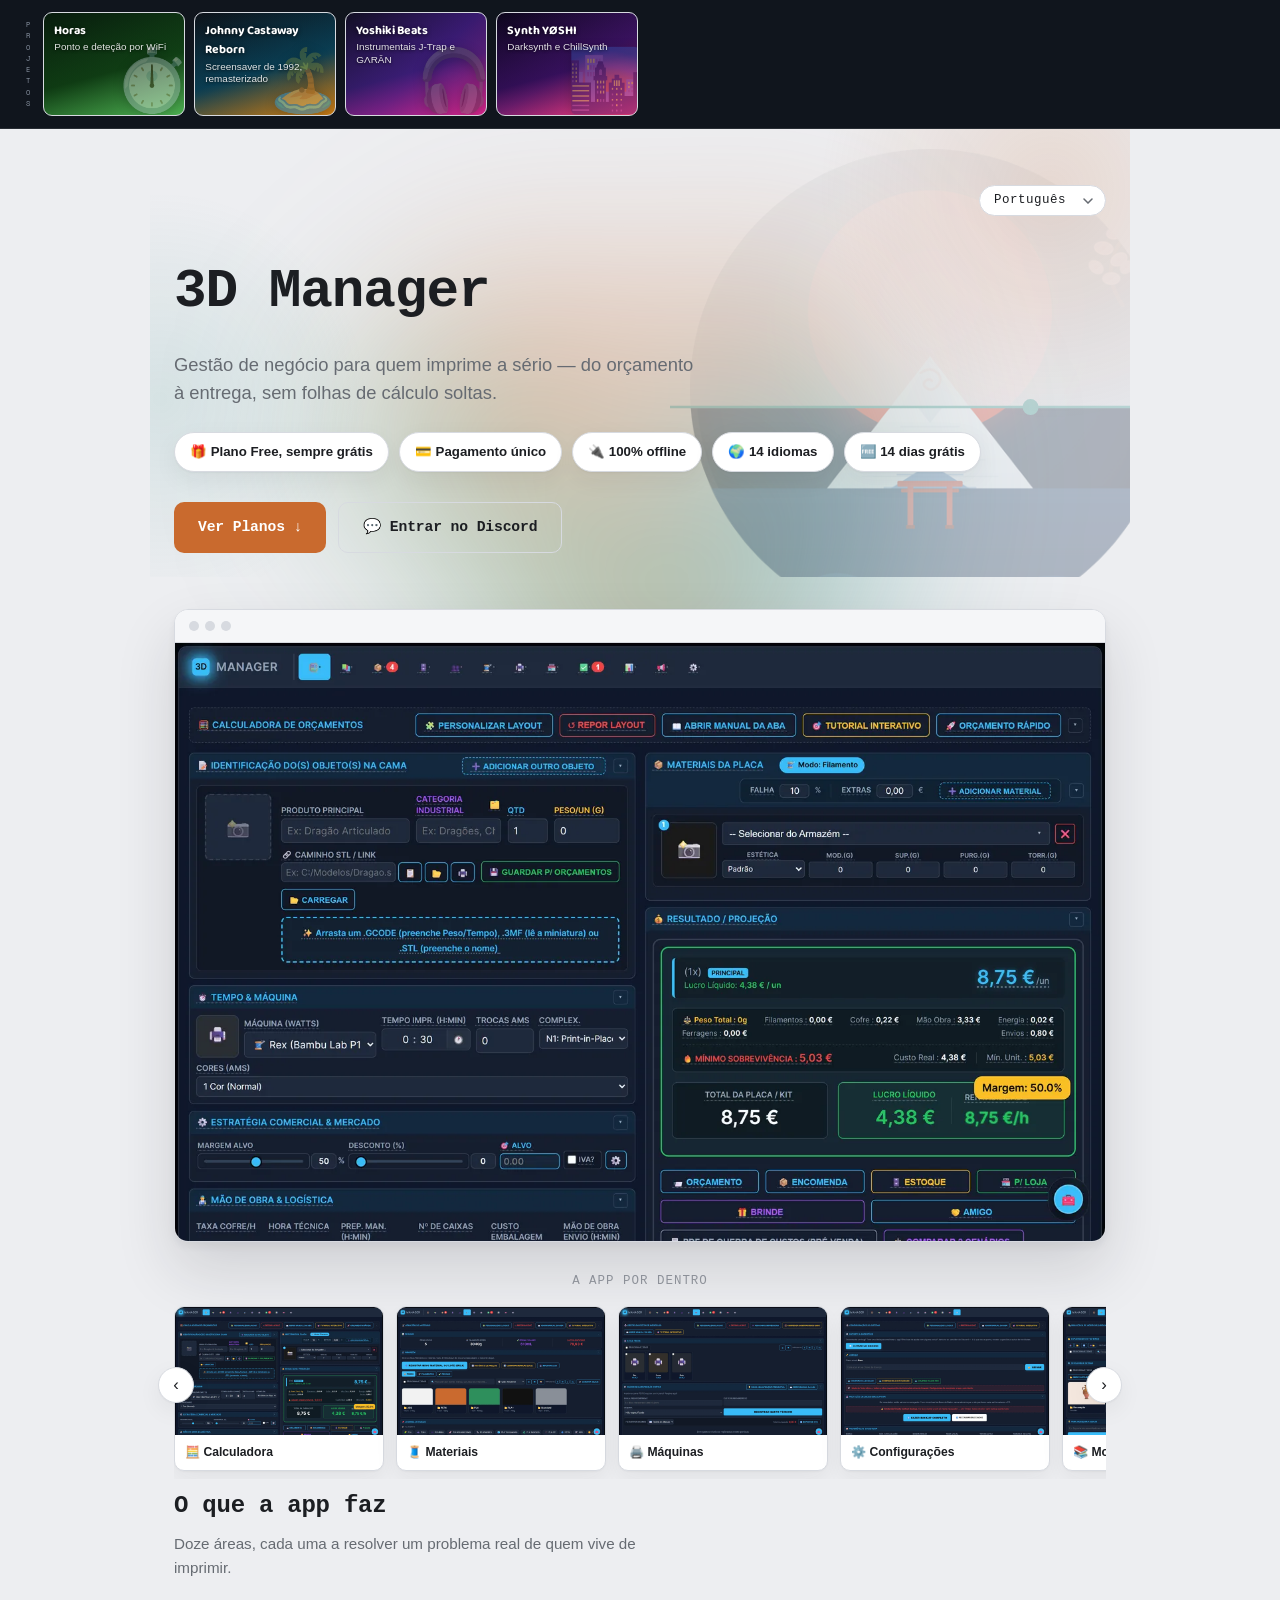
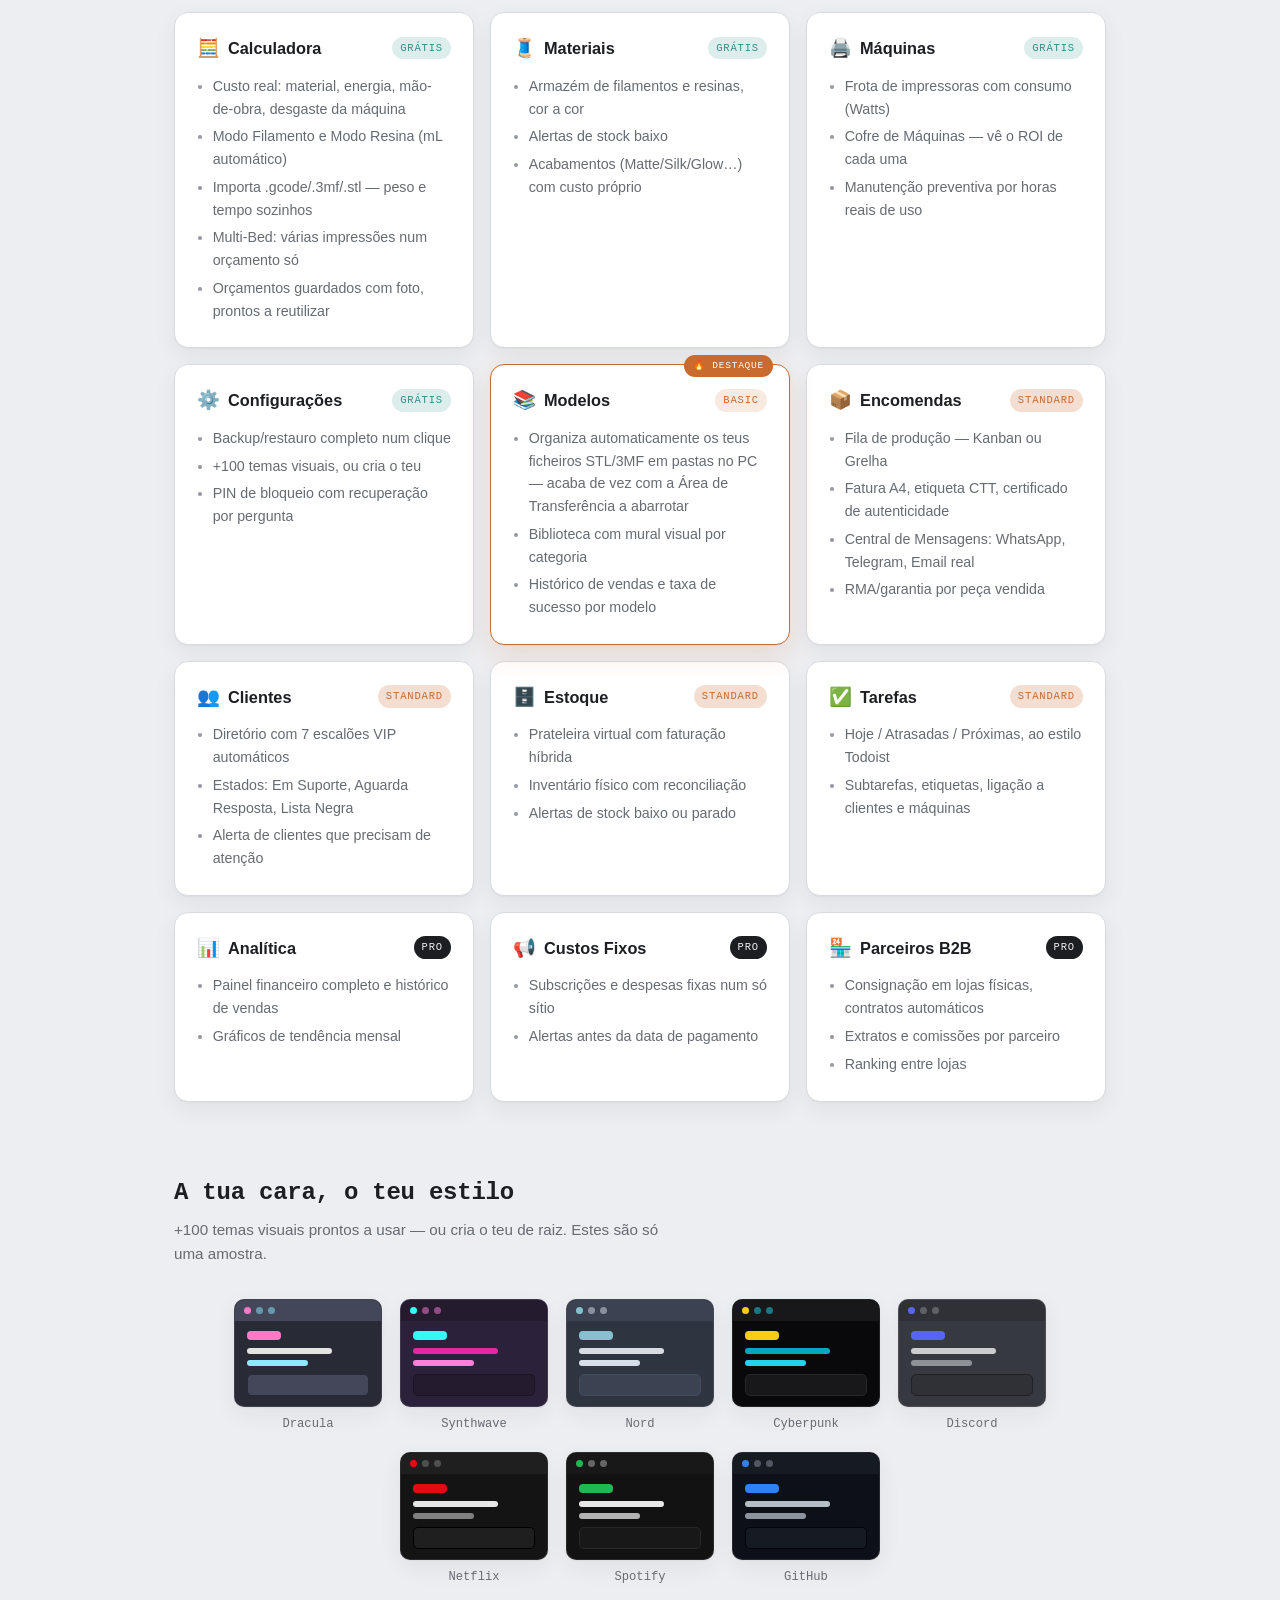
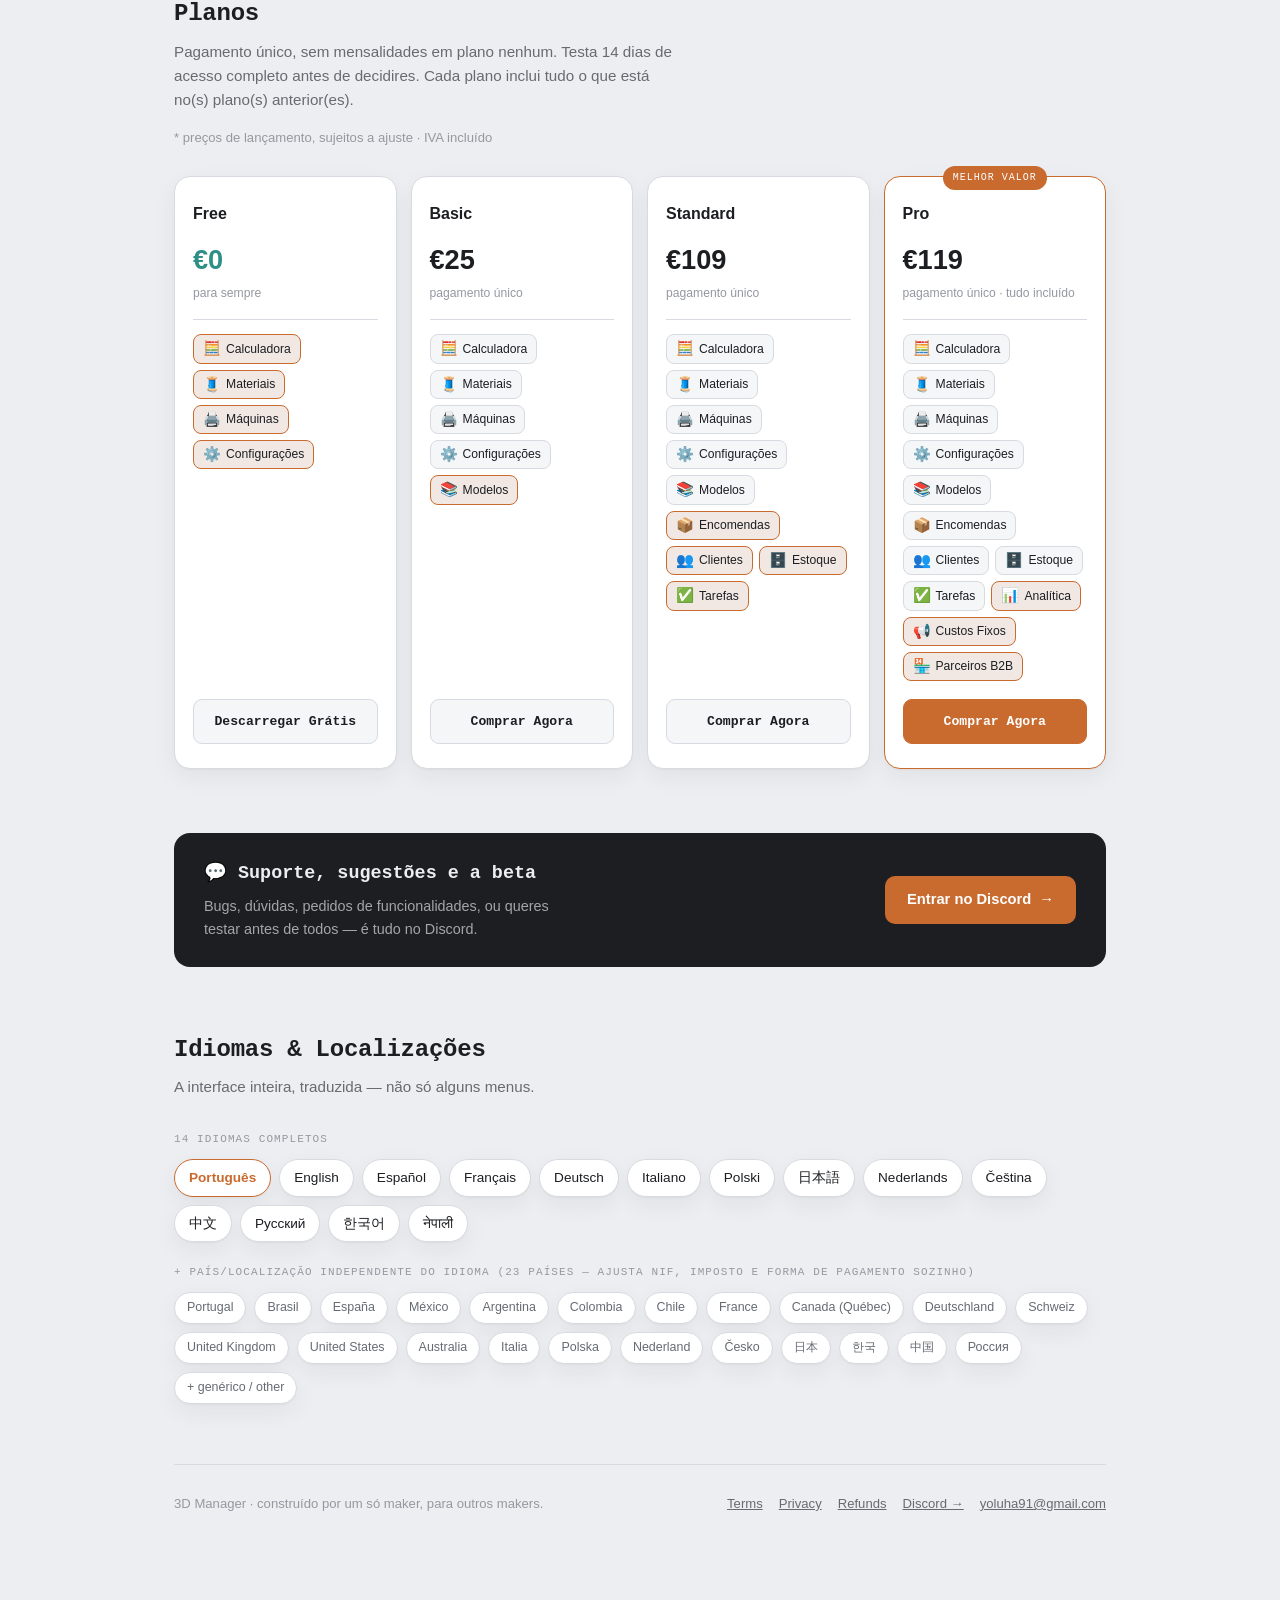
==== index.html @ 72ccad6a "Point Yoshiki Beats/Synth YOSHI strip cards at their new pages Also make the vertical PROJETOS label" ====
<!doctype html>
<html lang="pt">
<head>
<meta charset="UTF-8">
<title>3D Manager</title>
<meta name="viewport" content="width=device-width, initial-scale=1">
<link rel="icon" type="image/png" sizes="16x16" href="img/icon/favicon-16.png">
<link rel="icon" type="image/png" sizes="32x32" href="img/icon/favicon-32.png">
<link rel="icon" type="image/png" sizes="256x256" href="img/icon/favicon-256.png">
<link rel="apple-touch-icon" href="img/icon/apple-touch-icon.png">
<link rel="preconnect" href="https://fonts.googleapis.com">
<link rel="preconnect" href="https://fonts.gstatic.com" crossorigin>
<link href="https://fonts.googleapis.com/css2?family=Baloo+2:wght@700&family=Space+Mono:wght@700&display=swap" rel="stylesheet">
<style>
:root {
    --bg: #EDEEF1;
    --surface: #FFFFFF;
    --surface-2: #F5F6F8;
    --ink: #1C1E22;
    --muted: #666B72;
    --faint: #9498A0;
    --border: #D7DAE0;
    --accent: #C96A2E;
    --accent-ink: #FFFFFF;
    --teal: #2E8F87;
    --teal-ink: #FFFFFF;
    --good: #2E8F5C;
    --shadow: 0 1px 2px rgba(28,30,34,0.04), 0 8px 24px rgba(28,30,34,0.06);
    --aurora-1: #C96A2E;
    --aurora-2: #2E8F87;
    --aurora-3: #2E8F5C;
    --glow-color: rgba(201,106,46,0.35);
}
@media (prefers-color-scheme: dark) {
    :root:not([data-theme="light"]) {
        --bg: #15171B;
        --surface: #1E2126;
        --surface-2: #24272D;
        --ink: #E9EAEC;
        --muted: #9B9FA6;
        --faint: #6C7078;
        --border: #2E3238;
        --accent: #E08A4B;
        --accent-ink: #16181C;
        --teal: #4CB5AC;
        --teal-ink: #10201F;
        --good: #4FBF85;
        --shadow: 0 1px 2px rgba(0,0,0,0.3), 0 12px 32px rgba(0,0,0,0.35);
        --aurora-1: #E08A4B;
        --aurora-2: #4CB5AC;
        --aurora-3: #4FBF85;
        --glow-color: rgba(224,138,75,0.5);
    }
}
:root[data-theme="dark"] {
    --bg: #15171B;
    --surface: #1E2126;
    --surface-2: #24272D;
    --ink: #E9EAEC;
    --muted: #9B9FA6;
    --faint: #6C7078;
    --border: #2E3238;
    --accent: #E08A4B;
    --accent-ink: #16181C;
    --teal: #4CB5AC;
    --teal-ink: #10201F;
    --good: #4FBF85;
    --shadow: 0 1px 2px rgba(0,0,0,0.3), 0 12px 32px rgba(0,0,0,0.35);
    --aurora-1: #E08A4B;
    --aurora-2: #4CB5AC;
    --aurora-3: #4FBF85;
    --glow-color: rgba(224,138,75,0.5);
}

* { box-sizing: border-box; }
html, body { margin: 0; padding: 0; }
body {
    background: var(--bg);
    color: var(--ink);
    font-family: -apple-system, "Segoe UI", Roboto, "Helvetica Neue", Arial, sans-serif;
    font-size: 16px;
    line-height: 1.6;
    -webkit-font-smoothing: antialiased;
    position: relative;
}

.aurora {
    position: fixed; left: 50%; top: 50%; width: 90vw; height: 90vw; max-width: 900px; max-height: 900px;
    transform: translate(-50%, -50%); z-index: 0; overflow: visible; pointer-events: none; filter: blur(90px);
}
.blob { position: absolute; inset: 0; transition: transform 0.35s cubic-bezier(0.16, 1, 0.3, 1); will-change: transform; }
.blob span {
    position: absolute; top: 50%; left: 50%; border-radius: 50%; opacity: 0.34;
    animation: cloudMorph 10s ease-in-out infinite, cloudDrift 14s ease-in-out infinite;
}
.blob:nth-child(1) span { width: 30%; height: 30%; margin: -21% 0 0 -26%; background: var(--aurora-1); animation-delay: 0s, 0s; }
.blob:nth-child(2) span { width: 24%; height: 24%; margin: -8% 0 0 6%; background: var(--aurora-2); animation-delay: -1.5s, -2s; }
.blob:nth-child(3) span { width: 26%; height: 26%; margin: 4% 0 0 -20%; background: var(--aurora-3); animation-delay: -3s, -4s; }
.blob:nth-child(4) span { width: 20%; height: 20%; margin: -22% 0 0 4%; background: var(--aurora-1); animation-delay: -4.5s, -6s; }
.blob:nth-child(5) span { width: 22%; height: 22%; margin: 8% 0 0 2%; background: var(--aurora-2); animation-delay: -6s, -8s; }
.blob:nth-child(6) span { width: 18%; height: 18%; margin: -10% 0 0 -34%; background: var(--aurora-3); animation-delay: -7.5s, -10s; }
.blob:nth-child(7) span { width: 20%; height: 20%; margin: 12% 0 0 -8%; background: var(--aurora-1); animation-delay: -9s, -12s; }
@keyframes cloudMorph {
    0%, 100% { border-radius: 42% 58% 61% 39% / 41% 39% 61% 59%; }
    33%      { border-radius: 61% 39% 30% 70% / 60% 32% 68% 40%; }
    66%      { border-radius: 30% 70% 70% 30% / 52% 62% 38% 48%; }
}
@keyframes cloudDrift {
    0%, 100% { transform: translate(0, 0) scale(1); }
    50%      { transform: translate(9%, -12%) scale(1.22); }
}
@media (prefers-reduced-motion: reduce) { .blob span { animation: none; } }
.proj-strip-wrap, .wrap, header { position: relative; z-index: 1; }
h1, h2, h3, .price, .tiercode {
    font-family: ui-monospace, "SF Mono", "Cascadia Code", "Consolas", "Roboto Mono", monospace;
    text-wrap: balance;
}

.wrap { max-width: 980px; margin: 0 auto; padding: 24px 24px 100px; }

/* ---------- Header ---------- */
header.top {
    padding: 56px 24px 24px;
    max-width: 980px;
    margin: 0 auto;
    position: relative;
    overflow: hidden;
}
header.top::before {
    content: '';
    position: absolute; top: -180px; right: -160px; width: 480px; height: 480px;
    background: radial-gradient(circle, color-mix(in srgb, var(--accent) 16%, transparent) 0%, transparent 68%);
    pointer-events: none; z-index: 0;
}
header.top::after {
    content: '';
    position: absolute; top: 60px; left: -200px; width: 420px; height: 420px;
    background: radial-gradient(circle, color-mix(in srgb, var(--teal) 12%, transparent) 0%, transparent 70%);
    pointer-events: none; z-index: 0;
}
header.top > * { position: relative; z-index: 1; }
.langswitch { display: flex; justify-content: flex-end; margin-bottom: 32px; }
.langswitch select {
    font-family: ui-monospace, "SF Mono", Consolas, monospace;
    font-size: 12.5px;
    letter-spacing: 0.04em;
    padding: 7px 30px 7px 14px;
    border-radius: 999px;
    border: 1px solid var(--border);
    background: var(--surface);
    color: var(--ink);
    cursor: pointer;
    appearance: none;
    -webkit-appearance: none;
    background-image: url("data:image/svg+xml,%3Csvg xmlns='http://www.w3.org/2000/svg' width='10' height='6' viewBox='0 0 10 6'%3E%3Cpath d='M1 1l4 4 4-4' stroke='%23666B72' stroke-width='1.5' fill='none' stroke-linecap='round'/%3E%3C/svg%3E");
    background-repeat: no-repeat;
    background-position: right 12px center;
}
.langswitch select:focus { outline: 2px solid var(--accent); outline-offset: 2px; }

.brand-row { display: flex; align-items: baseline; gap: 14px; flex-wrap: wrap; }
.brand-mark {
    font-family: ui-monospace, "SF Mono", Consolas, monospace;
    font-weight: 700;
    font-size: clamp(2.2rem, 5vw, 3.4rem);
    letter-spacing: -0.02em;
    margin: 0;
    animation: heroGlow 4s ease-in-out infinite;
}
@keyframes heroGlow {
    0%, 100% { color: var(--ink); text-shadow: 0 0 10px var(--glow-color); }
    50%      { color: var(--accent); text-shadow: 0 0 26px var(--glow-color); }
}
@media (prefers-reduced-motion: reduce) { .brand-mark { animation: none; } }
.tagline { color: var(--muted); font-size: 1.15rem; max-width: 52ch; margin: 16px 0 0; line-height: 1.5; }

/* ---------- Hero trust bar + CTAs ---------- */
.hero-stats { display: flex; flex-wrap: wrap; gap: 10px; margin: 26px 0 0; }
.hero-stat {
    display: inline-flex; align-items: center; gap: 7px;
    background: var(--surface); border: 1px solid var(--border); border-radius: 999px;
    padding: 8px 15px; font-size: 0.83rem; font-weight: 600; box-shadow: var(--shadow);
}
.hero-cta { display: flex; flex-wrap: wrap; gap: 12px; margin: 30px 0 0; }
.btn-cta {
    display: inline-flex; align-items: center; gap: 8px;
    font-family: ui-monospace, "SF Mono", Consolas, monospace;
    font-size: 0.92rem; font-weight: 700; text-decoration: none;
    padding: 13px 24px; border-radius: 10px; letter-spacing: -0.01em;
    transition: transform 0.15s ease;
}
.btn-cta:hover { transform: translateY(-1px); }
.btn-cta.primary { background: var(--accent); color: var(--accent-ink); }
.btn-cta.secondary { background: transparent; color: var(--ink); border: 1px solid var(--border); }

/* ---------- Product screenshot (browser-chrome frame) ---------- */
.shot-frame {
    margin: 8px 0 8px; border-radius: 14px; overflow: hidden;
    background: var(--surface); border: 1px solid var(--border);
    box-shadow: 0 4px 8px rgba(28,30,34,0.06), 0 28px 60px rgba(28,30,34,0.14);
}
.shot-frame .chrome {
    display: flex; align-items: center; gap: 6px;
    padding: 11px 14px; background: var(--surface-2); border-bottom: 1px solid var(--border);
}
.shot-frame .chrome span { width: 10px; height: 10px; border-radius: 50%; background: var(--border); }
.shot-frame img { display: block; width: 100%; height: auto; }

/* ---------- Product carousel ---------- */
.gallery-title { font-size: 0.78rem; font-family: ui-monospace, "SF Mono", Consolas, monospace; letter-spacing: 0.08em; text-transform: uppercase; color: var(--faint); margin: 30px 0 12px; text-align: center; }
.carousel-wrap { position: relative; margin: 0 0 8px; }
.carousel { display: flex; gap: 12px; overflow-x: auto; scroll-snap-type: x mandatory; scroll-behavior: smooth; padding: 2px 2px 8px; scrollbar-width: none; }
.carousel::-webkit-scrollbar { display: none; }
.carousel-item { flex: 0 0 auto; width: 210px; scroll-snap-align: start; border-radius: 10px; overflow: hidden; border: 1px solid var(--border); background: var(--surface); box-shadow: var(--shadow); cursor: pointer; transition: transform 0.15s ease, border-color 0.15s ease; }
.carousel-item:hover { transform: translateY(-2px); border-color: var(--accent); }
.carousel-item img { display: block; width: 100%; height: 128px; object-fit: cover; object-position: top; background: var(--surface-2); }
.carousel-item .cap { padding: 8px 10px; font-size: 0.76rem; font-weight: 600; color: var(--ink); white-space: nowrap; overflow: hidden; text-overflow: ellipsis; }
.carousel-nav { position: absolute; top: 46%; transform: translateY(-50%); width: 36px; height: 36px; border-radius: 50%; background: var(--surface); border: 1px solid var(--border); box-shadow: var(--shadow); display: flex; align-items: center; justify-content: center; cursor: pointer; font-size: 1.05rem; color: var(--ink); z-index: 2; }
.carousel-nav.prev { left: -16px; }
.carousel-nav.next { right: -16px; }
.carousel-nav:hover { border-color: var(--accent); color: var(--accent); }
@media (max-width: 760px) { .carousel-item { width: 168px; } .carousel-item img { height: 104px; } .carousel-nav { display: none; } }

/* ---------- Lightbox (maximized image + tooltip-style info popup) ---------- */
.lightbox-backdrop { position: fixed; inset: 0; background: rgba(8,8,10,0.85); display: none; align-items: center; justify-content: center; z-index: 2000; padding: 3vh 3vw; }
.lightbox-backdrop.open { display: flex; }
.lightbox { background: #000; border-radius: 14px; max-width: 1300px; width: 100%; max-height: 94vh; overflow: hidden; box-shadow: 0 30px 90px rgba(0,0,0,0.55); position: relative; display: flex; }
.lightbox img { width: 100%; max-height: 94vh; object-fit: contain; display: block; margin: auto; }
.lightbox-close, .lightbox-nav-btn, .lightbox-info-toggle { border: none; background: rgba(20,20,24,0.68); color: #fff; cursor: pointer; }
.lightbox-close, .lightbox-nav-btn { border-radius: 50%; display: flex; align-items: center; justify-content: center; }
.lightbox-close { position: absolute; top: 14px; right: 14px; width: 36px; height: 36px; font-size: 1.05rem; z-index: 4; }
.lightbox-nav-btn { position: absolute; top: calc(50% - 21px); width: 44px; height: 44px; font-size: 1.3rem; z-index: 4; }
.lightbox-nav-btn.prev { left: 14px; }
.lightbox-nav-btn.next { right: 14px; }
.lightbox-info-toggle {
    position: absolute; top: 14px; left: 14px; z-index: 4;
    background: linear-gradient(135deg, var(--accent), var(--teal)); color: var(--accent-ink);
    border-radius: 999px; padding: 11px 20px 11px 16px; font-weight: 700; font-size: 0.9rem;
    display: flex; align-items: center; gap: 8px;
    box-shadow: 0 6px 20px rgba(0,0,0,0.35), 0 0 0 0 rgba(201,106,46,0.55);
    animation: lightboxInfoPulse 2.2s ease-out infinite;
}
@keyframes lightboxInfoPulse {
    0% { box-shadow: 0 6px 20px rgba(0,0,0,0.35), 0 0 0 0 rgba(201,106,46,0.55); }
    70% { box-shadow: 0 6px 20px rgba(0,0,0,0.35), 0 0 0 12px rgba(201,106,46,0); }
    100% { box-shadow: 0 6px 20px rgba(0,0,0,0.35), 0 0 0 0 rgba(201,106,46,0); }
}
.lightbox-popup {
    position: absolute; top: 64px; left: 14px; z-index: 5;
    max-width: 360px; width: calc(100% - 28px);
    background: var(--surface); border: 1px solid var(--border); border-radius: 12px;
    padding: 16px 20px; box-shadow: 0 20px 50px rgba(0,0,0,0.4);
    display: none; opacity: 0; transform: translateY(-6px); transition: opacity 0.15s ease, transform 0.15s ease;
}
.lightbox-popup.open { display: block; }
.lightbox-popup.show { opacity: 1; transform: translateY(0); }
.lightbox-title { display: flex; align-items: center; gap: 9px; font-weight: 700; font-size: 1.05rem; margin-bottom: 8px; color: var(--ink); }
.lightbox-popup ul { margin: 0; padding-left: 1.1em; color: var(--muted); font-size: 0.86rem; }
.lightbox-popup li { margin: 5px 0; }
@media (max-width: 640px) {
    .lightbox-nav-btn { width: 38px; height: 38px; font-size: 1.1rem; }
    .lightbox-popup { max-width: none; width: calc(100% - 24px); left: 12px; top: 58px; }
    .lightbox-info-toggle { left: 12px; top: 12px; padding: 9px 14px 9px 12px; font-size: 0.8rem; }
}

/* ---------- Section titles ---------- */
h2.section { font-size: 1.5rem; margin: 0 0 6px; letter-spacing: -0.01em; }
.section-sub { color: var(--muted); margin: 0 0 32px; font-size: 0.95rem; max-width: 60ch; }

/* ---------- Feature category cards ---------- */
.cats { display: grid; grid-template-columns: repeat(auto-fit, minmax(260px, 1fr)); gap: 16px; margin-bottom: 72px; }
.cat { background: var(--surface); border: 1px solid var(--border); border-radius: 14px; padding: 20px 22px; box-shadow: var(--shadow); transition: border-color 0.15s ease, transform 0.15s ease; }
.cat.featured { border-color: var(--accent); box-shadow: 0 1px 2px rgba(28,30,34,0.04), 0 10px 28px color-mix(in srgb, var(--accent) 16%, transparent); position: relative; }
.cat.featured::before {
    content: attr(data-flag);
    position: absolute; top: -10px; right: 16px;
    background: var(--accent); color: var(--accent-ink);
    font-family: ui-monospace, "SF Mono", Consolas, monospace;
    font-size: 9.5px; letter-spacing: 0.08em; text-transform: uppercase;
    padding: 3px 9px; border-radius: 999px;
}
.cat-head { display: flex; align-items: center; justify-content: space-between; gap: 10px; margin-bottom: 4px; }
.cat-name { font-weight: 700; font-size: 1.02rem; display: flex; align-items: center; gap: 8px; }
.cat-icon { font-size: 1.15rem; }
.tier-pill {
    font-family: ui-monospace, "SF Mono", Consolas, monospace;
    font-size: 10.5px; letter-spacing: 0.08em; text-transform: uppercase;
    padding: 3px 8px; border-radius: 999px; white-space: nowrap; flex-shrink: 0;
}
.tier-free { background: color-mix(in srgb, var(--teal) 16%, transparent); color: var(--teal); }
.tier-basic { background: color-mix(in srgb, var(--accent) 14%, transparent); color: var(--accent); }
.tier-standard { background: color-mix(in srgb, var(--accent) 22%, transparent); color: var(--accent); }
.tier-pro { background: var(--ink); color: var(--bg); }
.cat ul { margin: 12px 0 0; padding: 0 0 0 1.1em; color: var(--muted); font-size: 0.89rem; }
.cat li { margin: 5px 0; }
.cat li::marker { color: var(--faint); }

/* ---------- Pricing table ---------- */
.pricing-note { color: var(--faint); font-size: 0.82rem; margin: -18px 0 28px; }
.plans { display: grid; grid-template-columns: repeat(4, 1fr); gap: 14px; margin-bottom: 20px; }
.plan { background: var(--surface); border: 1px solid var(--border); border-radius: 16px; padding: 24px 18px; display: flex; flex-direction: column; box-shadow: var(--shadow); }
.plan.pro { border-color: var(--accent); position: relative; }
.plan.pro::before {
    content: attr(data-badge);
    position: absolute; top: -11px; left: 50%; transform: translateX(-50%);
    background: var(--accent); color: var(--accent-ink);
    font-family: ui-monospace, "SF Mono", Consolas, monospace;
    font-size: 10px; letter-spacing: 0.1em; text-transform: uppercase;
    padding: 4px 10px; border-radius: 999px;
}
.plan-name { font-weight: 700; font-size: 1rem; margin-bottom: 2px; }
.plan-price { font-variant-numeric: tabular-nums; font-size: 1.7rem; font-weight: 700; margin: 10px 0 0; }
.plan-price .free-tag { color: var(--teal); }
.plan-alt { color: var(--faint); font-size: 0.76rem; margin: 2px 0 16px; }
.plan hr { border: none; border-top: 1px solid var(--border); margin: 0 0 14px; }
.plan-chips { display: flex; flex-wrap: wrap; gap: 6px; flex: 1; align-content: flex-start; }
.plan-chip {
    display: inline-flex; align-items: center; gap: 5px;
    background: var(--surface-2); border: 1px solid var(--border); border-radius: 8px;
    padding: 5px 9px; font-size: 0.76rem; color: var(--ink); line-height: 1.2;
}
.plan-chip .ci { font-size: 0.9rem; }
.plan-chip.new { border-color: var(--accent); background: color-mix(in srgb, var(--accent) 10%, var(--surface-2)); }

.plan-cta {
    display: block; text-align: center; text-decoration: none;
    font-family: ui-monospace, "SF Mono", Consolas, monospace;
    font-size: 0.82rem; font-weight: 700;
    margin-top: 18px; padding: 11px; border-radius: 9px;
    background: var(--surface-2); color: var(--ink); border: 1px solid var(--border);
    transition: transform 0.15s ease;
}
.plan-cta:hover { transform: translateY(-1px); }
.plan.pro .plan-cta { background: var(--accent); color: var(--accent-ink); border-color: var(--accent); }

@media (max-width: 760px) { .plans { grid-template-columns: 1fr 1fr; } }
@media (max-width: 480px) { .plans { grid-template-columns: 1fr; } }

/* ---------- Mobile tightening ---------- */
@media (max-width: 640px) {
    .wrap { padding: 32px 18px 80px; }
    header.top { padding: 36px 18px 28px; }
    .langswitch { margin-bottom: 22px; }
    .tagline { font-size: 1.02rem; }
    .hero-stat { font-size: 0.78rem; padding: 7px 12px; }
    .btn-cta { flex: 1 1 auto; justify-content: center; }
    .cat { padding: 17px 18px; }
    h2.section { font-size: 1.3rem; }
    .discord-cta { padding: 22px 20px; }
}

/* ---------- Languages ---------- */
.langs { display: flex; flex-wrap: wrap; gap: 8px; margin-bottom: 12px; }
.lang-chip { background: var(--surface); border: 1px solid var(--border); border-radius: 999px; padding: 7px 14px; font-size: 0.85rem; box-shadow: var(--shadow); }
.lang-chip.region { color: var(--muted); font-size: 0.78rem; padding: 5px 12px; }
.lang-chip.current { border-color: var(--accent); color: var(--accent); font-weight: 700; }
.lang-group-label {
    font-family: ui-monospace, "SF Mono", Consolas, monospace;
    font-size: 11px; letter-spacing: 0.1em; text-transform: uppercase;
    color: var(--faint); margin: 22px 0 10px;
}
.lang-group-label:first-child { margin-top: 0; }

/* ---------- Discord CTA ---------- */
.discord-cta {
    display: flex; align-items: center; justify-content: space-between; gap: 20px; flex-wrap: wrap;
    background: var(--ink); color: var(--bg);
    border-radius: 16px; padding: 26px 30px; margin: 64px 0;
}
.discord-cta h3 { margin: 0 0 6px; font-size: 1.15rem; }
.discord-cta p { margin: 0; color: color-mix(in srgb, var(--bg) 65%, transparent); font-size: 0.9rem; max-width: 46ch; }
.discord-cta a.btn {
    flex-shrink: 0; display: inline-flex; align-items: center; gap: 8px;
    background: var(--accent); color: var(--accent-ink);
    text-decoration: none; font-weight: 700;
    padding: 12px 22px; border-radius: 10px; font-size: 0.92rem;
}

/* ---------- Theme swatches ---------- */
.themes-block { margin: 40px 0 0; }
.theme-swatches { display: flex; gap: 18px; flex-wrap: wrap; justify-content: center; margin: 4px 0 8px; }
.theme-swatch { width: 148px; text-align: center; }
.theme-swatch-box {
    width: 148px; height: 108px; border-radius: 10px; overflow: hidden;
    border: 1px solid rgba(255,255,255,0.1); box-shadow: var(--shadow);
    transition: transform 0.15s ease;
}
.theme-swatch:hover .theme-swatch-box { transform: translateY(-3px); }
.theme-swatch-chrome { display: flex; align-items: center; gap: 5px; padding: 7px 9px; }
.theme-swatch-chrome span { width: 7px; height: 7px; border-radius: 50%; display: inline-block; }
.theme-swatch-body { padding: 10px 12px 12px; display: flex; flex-direction: column; gap: 6px; align-items: flex-start; }
.theme-swatch-btn { width: 34px; height: 9px; border-radius: 4px; margin-bottom: 2px; }
.theme-swatch-line { height: 6px; border-radius: 3px; }
.theme-swatch-card { width: 100%; height: 22px; border-radius: 5px; border: 1px solid; margin-top: 2px; }
.theme-swatch-name { font-size: 0.76rem; color: var(--muted); margin-top: 8px; font-family: ui-monospace, "SF Mono", Consolas, monospace; }

/* ---------- Hero print scene ---------- */
#heroPrintScene { position: absolute; top: -20px; right: -60px; width: 520px; height: 560px; opacity: 0.28; pointer-events: none; z-index: 0; }
@media (max-width: 640px) { #heroPrintScene { right: -140px; width: 420px; height: 460px; } }
@media (prefers-reduced-motion: reduce) { #heroPrintScene { display: none; } }

/* ---------- Scroll reveal ---------- */
.reveal { opacity: 0; transform: translateY(18px); transition: opacity 0.6s ease, transform 0.6s ease; }
.reveal.in-view { opacity: 1; transform: translateY(0); }
@media (prefers-reduced-motion: reduce) { .reveal { opacity: 1; transform: none; transition: none; } }

/* ---------- Footer ---------- */
footer {
    margin-top: 60px; padding-top: 28px; border-top: 1px solid var(--border);
    color: var(--faint); font-size: 0.82rem;
    display: flex; justify-content: space-between; align-items: center; gap: 12px; flex-wrap: wrap;
}
footer a { color: var(--muted); }

/* ---------- Other projects strip ---------- */
.proj-strip-wrap { background: #10151d; border-bottom: 1px solid rgba(255,255,255,0.1); padding: 12px 0; }
.proj-strip-inner { max-width: 980px; margin: 0; padding: 0 24px; }
.proj-strip-row { display: flex; align-items: stretch; height: 104px; gap: 12px; }
@keyframes projLabelGlow {
    0%, 100% { color: #8a94a3; text-shadow: 0 0 4px var(--accent); }
    50% { color: var(--accent); text-shadow: 0 0 16px var(--accent), 0 0 7px var(--accent); }
}
.proj-strip-label { font-family: 'Space Mono', ui-monospace, monospace; font-size: 0.5rem; letter-spacing: 0.04em; line-height: 1; text-transform: uppercase; color: #8a94a3; margin: 0; writing-mode: vertical-rl; text-orientation: upright; flex-shrink: 0; display: flex; align-items: center; justify-content: center; overflow: hidden; animation: projLabelGlow 1.5s ease-in-out infinite; text-decoration: none; cursor: pointer; }
.proj-strip-viewport { position: relative; flex: 1; min-width: 0; }
.proj-strip { display: flex; height: 100%; gap: 9px; overflow-x: auto; overflow-y: hidden; scrollbar-width: none; -ms-overflow-style: none; }
.proj-strip::-webkit-scrollbar { display: none; }
.proj-card-sm {
    flex: 0 0 auto; width: 142px; border: 1px solid var(--border); border-radius: 9px;
    padding: 8px 10px; text-decoration: none; display: flex; flex-direction: column; gap: 2px;
    background-size: cover; background-position: center; position: relative; overflow: hidden;
    transition: transform 0.15s ease, border-color 0.15s ease, box-shadow 0.15s ease;
    opacity: 0; transform: translateY(14px); animation: projCardIn 0.5s ease forwards;
}
.proj-strip .proj-card-sm:nth-child(1) { animation-delay: 0.05s; }
.proj-strip .proj-card-sm:nth-child(2) { animation-delay: 0.12s; }
.proj-strip .proj-card-sm:nth-child(3) { animation-delay: 0.19s; }
.proj-strip .proj-card-sm:nth-child(4) { animation-delay: 0.26s; }
.proj-strip .proj-card-sm:nth-child(5) { animation-delay: 0.33s; }
@keyframes projCardIn { to { opacity: 1; transform: translateY(0); } }
.proj-card-sm:hover { transform: translateY(-3px) scale(1.02); border-color: var(--accent); box-shadow: 0 10px 24px rgba(0,0,0,0.4); }
@media (prefers-reduced-motion: reduce) { .proj-card-sm { opacity: 1; transform: none; animation: none; } }
.proj-card-sm .proj-icon-sm { position: absolute; right: -6px; bottom: 4px; font-size: 3.8rem; margin: 0; opacity: 0.4; filter: drop-shadow(0 2px 6px rgba(0,0,0,0.5)); line-height: 1; animation: projIconFloat 5s ease-in-out infinite; }
@keyframes projIconFloat { 0%, 100% { transform: translateY(0) rotate(0deg); } 50% { transform: translateY(-6px) rotate(-3deg); } }
@media (prefers-reduced-motion: reduce) { .proj-card-sm .proj-icon-sm { animation: none; } }
.proj-card-sm .proj-txt { position: relative; z-index: 1; display: flex; flex-direction: column; gap: 1px; min-width: 0; }
.proj-card-sm .proj-txt strong { font-family: 'Baloo 2', ui-rounded, "Segoe UI", sans-serif; font-weight: 700; color: #fff; font-size: 0.76rem; text-shadow: 0 1px 4px rgba(0,0,0,0.7); text-decoration: none; }
.proj-card-sm .proj-txt span { color: rgba(255,255,255,0.88); font-size: 0.62rem; line-height: 1.25; text-shadow: 0 1px 3px rgba(0,0,0,0.7); white-space: normal; text-decoration: none; }
.proj-nav {
    position: absolute; top: 50%; transform: translateY(-50%); z-index: 2;
    width: 24px; height: 24px; border-radius: 50%; border: 1px solid rgba(255,255,255,0.35);
    background: rgba(255,255,255,0.16); box-shadow: 0 1px 4px rgba(0,0,0,0.6);
    color: #fff; cursor: pointer; font-size: 1.05rem; line-height: 1; padding: 0;
    display: flex; align-items: center; justify-content: center;
    transition: background 0.15s ease, color 0.15s ease;
}
.proj-nav-prev { left: 4px; }
.proj-nav-next { right: 4px; }
.proj-nav:hover { background: var(--accent); color: #08131c; border-color: var(--accent); }
.proj-nav[hidden] { display: none; }
.proj-card-sm.grad-horas { background-image: linear-gradient(165deg, rgba(8,11,16,0.35), rgba(6,33,10,0.55) 55%, rgba(76,175,80,0.75) 100%), linear-gradient(160deg, #06210a, #1b5e20 55%, #4caf50); }
.proj-card-sm.grad-jc { background-image: linear-gradient(165deg, rgba(8,11,16,0.35), rgba(10,61,82,0.55) 55%, rgba(201,122,18,0.75) 100%), linear-gradient(160deg, #10151d, #0a3d52 55%, #c97a12); }
.proj-card-sm.grad-yb { background-image: linear-gradient(165deg, rgba(8,11,16,0.35), rgba(48,29,99,0.6) 55%, rgba(216,38,140,0.75) 100%), linear-gradient(135deg, #15102b, #4c1d95 55%, #d8268c); }
.proj-card-sm.grad-synth { background-image: linear-gradient(165deg, rgba(8,11,16,0.4), rgba(30,10,60,0.6) 55%, rgba(255,61,127,0.7) 100%), linear-gradient(150deg, #0d0221, #5b1a8c 55%, #ff3d7f); }
</style>
</head>
<body>

<div class="aurora" id="aurora">
  <div class="blob"><span></span></div>
  <div class="blob"><span></span></div>
  <div class="blob"><span></span></div>
  <div class="blob"><span></span></div>
  <div class="blob"><span></span></div>
  <div class="blob"><span></span></div>
  <div class="blob"><span></span></div>
</div>

<div class="proj-strip-wrap">
  <div class="proj-strip-inner">
    <div class="proj-strip-row">
    <a class="proj-strip-label" id="stripLabel" href="https://yoluha.github.io/"></a>
    <div class="proj-strip-viewport">
    <button type="button" class="proj-nav proj-nav-prev" onclick="scrollProjStrip(this,-1)" aria-label="Anterior" hidden>&#8249;</button>
    <div class="proj-strip" onscroll="updateProjNav(this)">
      <a class="proj-card-sm grad-horas" href="https://yoluha.github.io/horas/">
        <span class="proj-icon-sm">⏱️</span>
        <span class="proj-txt"><strong>Horas</strong><span id="stripHorasDesc"></span></span>
      </a>
      <a class="proj-card-sm grad-jc" href="https://yoluha.github.io/johnny-castaway-reborn/">
        <span class="proj-icon-sm">🏝️</span>
        <span class="proj-txt"><strong>Johnny Castaway Reborn</strong><span id="stripJcDesc"></span></span>
      </a>
      <a class="proj-card-sm grad-yb" href="https://yoluha.github.io/yoshiki-beats/">
        <span class="proj-icon-sm">🎧</span>
        <span class="proj-txt"><strong>Yoshiki Beats</strong><span id="stripYoshikiDesc"></span></span>
      </a>
      <a class="proj-card-sm grad-synth" href="https://yoluha.github.io/synth-yoshi/">
        <span class="proj-icon-sm">🌆</span>
        <span class="proj-txt"><strong>Synth YØSHI</strong><span id="stripSynthDesc"></span></span>
      </a>
    </div>
    <button type="button" class="proj-nav proj-nav-next" onclick="scrollProjStrip(this,1)" aria-label="Seguinte" hidden>&#8250;</button>
    </div>
    </div>
  </div>
</div>

<header class="top">
    <svg id="heroPrintScene" viewBox="0 0 520 560" aria-hidden="true">
        <defs>
            <clipPath id="printedBand">
                <rect id="printedBandRect" x="0" y="560" width="520" height="560"></rect>
            </clipPath>
        </defs>
        <image href="img/icon/hero-icon-nohead.png" x="20" y="40" width="480" height="480" opacity="0.12"></image>
        <g clip-path="url(#printedBand)">
            <image href="img/icon/hero-icon-nohead.png" x="20" y="40" width="480" height="480"></image>
        </g>
        <line id="heroPrintHeadLine" x1="0" y1="560" x2="520" y2="560" stroke="var(--teal)" stroke-width="2.5"></line>
        <circle id="heroPrintHeadDot" cx="60" cy="560" r="8" fill="var(--teal)"></circle>
    </svg>

    <div class="langswitch">
        <select id="langSelect" onchange="setLang(this.value)"></select>
    </div>
    <div class="brand-row">
        <h1 class="brand-mark">3D Manager</h1>
    </div>
    <p class="tagline" id="tagline"></p>
    <div class="hero-stats" id="heroStats"></div>
    <div class="hero-cta">
        <a class="btn-cta primary" href="#plans" id="heroCtaPrimary"></a>
        <a class="btn-cta secondary" href="https://discord.gg/9Vj4PxQTtb" target="_blank" rel="noopener" id="heroCtaSecondary"></a>
    </div>
</header>

<div class="wrap">

    <div class="shot-frame reveal">
        <div class="chrome"><span></span><span></span><span></span></div>
        <img id="heroShot" src="img/pt/shot-calc.webp" alt="Calculadora de Orçamentos do 3D Manager — custo real e preço mínimo calculados automaticamente" loading="eager" width="1400" height="900" onclick="openLightbox(0)" style="cursor:pointer;">
    </div>

    <div class="gallery-title" id="galleryTitle"></div>
    <div class="carousel-wrap reveal">
        <button class="carousel-nav prev" onclick="carouselScroll(-1)" aria-label="Anterior">‹</button>
        <div class="carousel" id="carousel"></div>
        <button class="carousel-nav next" onclick="carouselScroll(1)" aria-label="Seguinte">›</button>
    </div>

    <div class="lightbox-backdrop" id="lightboxBackdrop" onclick="if(event.target===this) closeLightbox()">
        <div class="lightbox">
            <button class="lightbox-close" onclick="closeLightbox()">✕</button>
            <button class="lightbox-nav-btn prev" onclick="lightboxNav(-1)">‹</button>
            <button class="lightbox-nav-btn next" onclick="lightboxNav(1)">›</button>
            <img id="lightboxImg" src="" alt="">
            <button class="lightbox-info-toggle" id="lightboxInfoToggle" onclick="toggleLightboxInfo(event)">ℹ️ <span id="lightboxIcon"></span> <span id="lightboxName"></span></button>
            <div class="lightbox-popup" id="lightboxPopup">
                <div class="lightbox-title"><span id="lightboxIcon2"></span> <span id="lightboxName2"></span> <span class="tier-pill" id="lightboxTier"></span></div>
                <ul id="lightboxItems"></ul>
            </div>
        </div>
    </div>

    <h2 class="section" id="catsTitle"></h2>
    <p class="section-sub" id="catsSub"></p>
    <div class="cats reveal" id="cats"></div>

    <div class="themes-block reveal">
        <h2 class="section" id="themesTitle"></h2>
        <p class="section-sub" id="themesSub"></p>
        <div class="theme-swatches" id="themeSwatches"></div>
    </div>

    <h2 class="section" id="plansTitle"></h2>
    <p class="section-sub" id="plansSub"></p>
    <p class="pricing-note" id="pricingNote"></p>
    <div class="plans reveal" id="plans"></div>

    <div class="discord-cta reveal">
        <div>
            <h3 id="discordTitle"></h3>
            <p id="discordDesc"></p>
        </div>
        <a class="btn" href="https://discord.gg/9Vj4PxQTtb" target="_blank" rel="noopener">
            <span id="discordBtn"></span> →
        </a>
    </div>

    <h2 class="section" id="langsTitle"></h2>
    <p class="section-sub" id="langsSub"></p>
    <div class="lang-group-label" id="langsFullLabel"></div>
    <div class="langs" id="langs-full"></div>
    <div class="lang-group-label" id="langsRegionLabel"></div>
    <div class="langs" id="langs-region"></div>

    <footer>
        <span id="footerText"></span>
        <span style="display:flex; gap:16px; flex-wrap:wrap;">
            <a href="terms.html">Terms</a>
            <a href="privacy.html">Privacy</a>
            <a href="refund.html">Refunds</a>
            <a href="https://discord.gg/9Vj4PxQTtb" target="_blank" rel="noopener">Discord →</a>
            <a href="mailto:yoluha91@gmail.com">yoluha91@gmail.com</a>
        </span>
    </footer>
</div>

<script src="https://assets.lemonsqueezy.com/lemon.js" defer></script>
<script>
// ---------- Idiomas suportados (mesma lista dos 12 traduzidos + PT nativo, ver js/9_i18n.js da app) ----------
const LANG_NAMES = {
  pt:'Português', en:'English', es:'Español', fr:'Français', de:'Deutsch', it:'Italiano',
  pl:'Polski', ja:'日本語', nl:'Nederlands', cs:'Čeština', zh:'中文', ru:'Русский', ko:'한국어', ne:'नेपाली'
};
const LANG_ORDER = ['pt','en','es','fr','de','it','pl','ja','nl','cs','zh','ru','ko','ne'];
const COUNTRY_NAMES = ['Portugal','Brasil','España','México','Argentina','Colombia','Chile','France','Canada (Québec)','Deutschland','Schweiz','United Kingdom','United States','Australia','Italia','Polska','Nederland','Česko','日本','한국','中国','Россия','+ genérico / other'];

// ---------- Textos de interface ----------
const UI = {
  stripLabel: { pt:'Projetos', en:'Projects', es:'Proyectos', fr:'Projets', de:'Projekte', it:'Progetti', pl:'Projekty', ja:'プロジェクト', nl:'Projecten', cs:'Projekty', zh:'项目', ru:'Проекты', ko:'프로젝트', ne:'परियोजनाहरू' },
  stripHorasDesc: { pt:'Ponto e deteção por WiFi', en:'Time clock, WiFi auto-detect', es:'Fichaje y detección por WiFi', fr:'Pointage, détection WiFi', de:'Stempeluhr, WLAN-Erkennung', it:'Timbratura, rilevamento WiFi', pl:'Rejestracja czasu, wykrywanie WiFi', ja:'勤怠管理・WiFi自動検出', nl:'Prikklok, WiFi-detectie', cs:'Docházka, detekce WiFi', zh:'打卡与WiFi自动检测', ru:'Учёт времени, определение по WiFi', ko:'근태 관리, WiFi 자동 감지', ne:'समय दर्ता, WiFi स्वतः पहिचान' },
  stripJcDesc: { pt:'Screensaver de 1992, remasterizado', en:'The 1992 screensaver, remastered', es:'El protector de pantalla de 1992, remasterizado', fr:'L\'économiseur d\'écran de 1992, remasterisé', de:'Der Bildschirmschoner von 1992, neu aufgelegt', it:'Il salvaschermo del 1992, rimasterizzato', pl:'Wygaszacz ekranu z 1992 roku, odświeżony', ja:'1992年のスクリーンセーバー、リマスター版', nl:'De screensaver uit 1992, geremasterd', cs:'Spořič obrazovky z roku 1992, remasterovaný', zh:'1992年的屏保，重制版', ru:'Скринсейвер 1992 года, ремастер', ko:'1992년 스크린세이버, 리마스터', ne:'१९९२ को स्क्रिनसेभर, नयाँ रूपमा' },
  stripYoshikiDesc: { pt:'Instrumentais J-Trap e GΛRĀN', en:'Instrumental J-Trap and GΛRĀN', es:'Instrumental J-Trap y GΛRĀN', fr:'Instrumentaux J-Trap et GΛRĀN', de:'Instrumental J-Trap und GΛRĀN', it:'Strumentali J-Trap e GΛRĀN', pl:'Instrumentale J-Trap i GΛRĀN', ja:'インストゥルメンタルのJ-TrapとGΛRĀN', nl:'Instrumentale J-Trap en GΛRĀN', cs:'Instrumentální J-Trap a GΛRĀN', zh:'J-Trap 与 GΛRĀN 器乐', ru:'Инструментал J-Trap и GΛRĀN', ko:'인스트루멘탈 J-Trap과 GΛRĀN', ne:'इन्स्ट्रुमेन्टल J-Trap र GΛRĀN' },
  stripSynthDesc: { pt:'Darksynth e ChillSynth', en:'Darksynth and ChillSynth', es:'Darksynth y ChillSynth', fr:'Darksynth et ChillSynth', de:'Darksynth und ChillSynth', it:'Darksynth e ChillSynth', pl:'Darksynth i ChillSynth', ja:'Darksynth と ChillSynth', nl:'Darksynth en ChillSynth', cs:'Darksynth a ChillSynth', zh:'Darksynth 与 ChillSynth', ru:'Darksynth и ChillSynth', ko:'Darksynth와 ChillSynth', ne:'Darksynth र ChillSynth' },
  tagline: {
    pt:'Gestão de negócio para quem imprime a sério — do orçamento à entrega, sem folhas de cálculo soltas.',
    en:'Business management for people who print seriously — from quote to delivery, no more scattered spreadsheets.',
    es:'Gestión de negocio para quien imprime en serio — del presupuesto a la entrega, sin hojas de cálculo sueltas.',
    fr:'Gestion d\'entreprise pour ceux qui impriment sérieusement — du devis à la livraison, fini les tableurs éparpillés.',
    de:'Geschäftsverwaltung für alle, die 3D-Druck ernst nehmen — vom Angebot bis zur Lieferung, ohne verstreute Tabellenblätter.',
    it:'Gestione aziendale per chi stampa sul serio — dal preventivo alla consegna, senza fogli di calcolo sparsi.',
    pl:'Zarządzanie biznesem dla tych, którzy drukują na poważnie — od wyceny po dostawę, bez rozproszonych arkuszy kalkulacyjnych.',
    ja:'本気で3Dプリントに取り組む人のための業務管理ツール — 見積りから納品まで、バラバラなスプレッドシートはもう不要です。',
    nl:'Bedrijfsbeheer voor wie serieus print — van offerte tot levering, geen losse spreadsheets meer.',
    cs:'Správa podnikání pro ty, kdo tisknou naplno — od nabídky až po doručení, žádné roztroušené tabulky.',
    zh:'为认真做3D打印生意的人打造的业务管理工具 — 从报价到交付,不再需要东拼西凑的表格。',
    ru:'Управление бизнесом для тех, кто печатает по-настоящему — от сметы до доставки, никаких разрозненных таблиц.',
    ko:'진지하게 3D 프린팅을 하는 사람들을 위한 비즈니스 관리 도구 — 견적부터 배송까지, 여기저기 흩어진 스프레드시트는 이제 그만.', ne:'गम्भीरतापूर्वक प्रिन्ट गर्नेहरूको लागि व्यवसाय व्यवस्थापन — मूल्य उद्धरणदेखि डेलिवरीसम्म, छरिएका स्प्रेडसिटहरू अब छैनन्।'
  },
  heroStats: {
    pt:['🎁 Plano Free, sempre grátis','💳 Pagamento único','🔌 100% offline','🌍 14 idiomas','🆓 14 dias grátis'],
    en:['🎁 Free plan, always free','💳 One-time payment','🔌 100% offline','🌍 14 languages','🆓 14-day free trial'],
    es:['🎁 Plan Free, siempre gratis','💳 Pago único','🔌 100% offline','🌍 14 idiomas','🆓 14 días gratis'],
    fr:['🎁 Formule Free, toujours gratuite','💳 Paiement unique','🔌 100% hors ligne','🌍 14 langues','🆓 14 jours gratuits'],
    de:['🎁 Free-Plan, immer kostenlos','💳 Einmalzahlung','🔌 100% offline','🌍 14 Sprachen','🆓 14 Tage gratis'],
    it:['🎁 Piano Free, sempre gratis','💳 Pagamento unico','🔌 100% offline','🌍 14 lingue','🆓 14 giorni gratis'],
    pl:['🎁 Plan Free, zawsze darmowy','💳 Płatność jednorazowa','🔌 100% offline','🌍 14 języków','🆓 14 dni za darmo'],
    ja:['🎁 Freeプランは永久無料','💳 買い切り','🔌 完全オフライン','🌍 14言語対応','🆓 14日間無料'],
    nl:['🎁 Free-plan, altijd gratis','💳 Eenmalige betaling','🔌 100% offline','🌍 14 talen','🆓 14 dagen gratis'],
    cs:['🎁 Plán Free, navždy zdarma','💳 Jednorázová platba','🔌 100% offline','🌍 14 jazyků','🆓 14 dní zdarma'],
    zh:['🎁 Free方案永久免费','💳 一次性付费','🔌 100%离线','🌍 14种语言','🆓 14天免费试用'],
    ru:['🎁 План Free всегда бесплатный','💳 Единоразовый платёж','🔌 100% офлайн','🌍 14 языков','🆓 14 дней бесплатно'],
    ko:['🎁 Free 플랜은 영원히 무료','💳 일회성 결제','🔌 100% 오프라인','🌍 14개 언어','🆓 14일 무료 체험'],
    ne:['🎁 Free योजना, सधैं निःशुल्क','💳 एकल भुक्तानी','🔌 १००% अफलाइन','🌍 १४ भाषा','🆓 १४ दिन निःशुल्क']
  },
  heroCtaPrimary: { pt:'Ver Planos ↓', en:'See Plans ↓', es:'Ver Planes ↓', fr:'Voir les Formules ↓', de:'Pläne Ansehen ↓', it:'Vedi i Piani ↓', pl:'Zobacz Plany ↓', ja:'プランを見る ↓', nl:'Bekijk Plannen ↓', cs:'Zobrazit Plány ↓', zh:'查看方案 ↓', ru:'Смотреть Планы ↓', ko:'플랜 보기 ↓', ne:'योजनाहरू हेर्नुहोस् ↓' },
  featuredFlag: { pt:'🔥 Destaque', en:'🔥 Highlight', es:'🔥 Destacado', fr:'🔥 En Avant', de:'🔥 Highlight', it:'🔥 In Evidenza', pl:'🔥 Wyróżnione', ja:'🔥 おすすめ', nl:'🔥 Uitgelicht', cs:'🔥 Doporučujeme', zh:'🔥 亮点', ru:'🔥 Хит', ko:'🔥 추천', ne:'🔥 विशेष' },
  galleryTitle: { pt:'A app por dentro', en:'Inside the app', es:'La app por dentro', fr:'L\'appli de l\'intérieur', de:'Die App im Detail', it:'L\'app da vicino', pl:'Aplikacja od środka', ja:'アプリの中身', nl:'De app van binnen', cs:'Aplikace zevnitř', zh:'应用内部一览', ru:'Приложение изнутри', ko:'앱 속으로', ne:'एपको भित्री भाग' },
  galCapModels: { pt:'📚 Biblioteca de Modelos', en:'📚 Model Library', es:'📚 Biblioteca de Modelos', fr:'📚 Bibliothèque de Modèles', de:'📚 Modell-Bibliothek', it:'📚 Libreria Modelli', pl:'📚 Biblioteka Modeli', ja:'📚 モデルライブラリ', nl:'📚 Modellenbibliotheek', cs:'📚 Knihovna Modelů', zh:'📚 模型库', ru:'📚 Библиотека Моделей', ko:'📚 모델 라이브러리', ne:'📚 मोडेल लाइब्रेरी' },
  galCapOrders: { pt:'📦 Fila de Produção', en:'📦 Production Queue', es:'📦 Cola de Producción', fr:'📦 File de Production', de:'📦 Produktionswarteschlange', it:'📦 Coda di Produzione', pl:'📦 Kolejka Produkcji', ja:'📦 生産キュー', nl:'📦 Productiewachtrij', cs:'📦 Fronta Výroby', zh:'📦 生产队列', ru:'📦 Очередь Производства', ko:'📦 생산 대기열', ne:'📦 उत्पादन लाइन' },
  galCapClients: { pt:'👥 Clientes VIP', en:'👥 VIP Clients', es:'👥 Clientes VIP', fr:'👥 Clients VIP', de:'👥 VIP-Kunden', it:'👥 Clienti VIP', pl:'👥 Klienci VIP', ja:'👥 VIP顧客', nl:'👥 VIP-Klanten', cs:'👥 VIP Klienti', zh:'👥 VIP客户', ru:'👥 VIP-Клиенты', ko:'👥 VIP 고객', ne:'👥 VIP ग्राहकहरू' },
  galCapDash: { pt:'📊 Analítica Financeira', en:'📊 Financial Analytics', es:'📊 Analítica Financiera', fr:'📊 Analytique Financière', de:'📊 Finanzanalyse', it:'📊 Analisi Finanziaria', pl:'📊 Analityka Finansowa', ja:'📊 財務分析', nl:'📊 Financiële Analyse', cs:'📊 Finanční Analytika', zh:'📊 财务分析', ru:'📊 Финансовая Аналитика', ko:'📊 재무 분석', ne:'📊 वित्तीय विश्लेषण' },
  catsTitle: { pt:'O que a app faz', en:'What the app does', es:'Qué hace la app', fr:'Ce que fait l\'appli', de:'Was die App kann', it:'Cosa fa l\'app', pl:'Co robi aplikacja', ja:'アプリでできること', nl:'Wat de app doet', cs:'Co aplikace umí', zh:'应用能做什么', ru:'Что умеет приложение', ko:'앱이 하는 일', ne:'एपले के गर्छ' },
  catsSub: {
    pt:'Doze áreas, cada uma a resolver um problema real de quem vive de imprimir.',
    en:'Twelve areas, each solving a real problem for people who make a living printing.',
    es:'Doce áreas, cada una resolviendo un problema real de quien vive de imprimir.',
    fr:'Douze domaines, chacun résolvant un vrai problème de ceux qui vivent de l\'impression.',
    de:'Zwölf Bereiche, jeder löst ein echtes Problem für alle, die vom Drucken leben.',
    it:'Dodici aree, ognuna che risolve un problema reale di chi vive di stampa.',
    pl:'Dwanaście obszarów, każdy rozwiązujący realny problem osób żyjących z druku.',
    ja:'12の領域、それぞれが印刷業で生計を立てる人の実際の課題を解決します。',
    nl:'Twaalf gebieden, elk met een oplossing voor een echt probleem van wie leeft van printen.',
    cs:'Dvanáct oblastí, každá řeší reálný problém těch, kdo žijí z tisku.',
    zh:'十二个功能领域,每一个都解决靠打印谋生者的真实问题。',
    ru:'Двенадцать областей, каждая решает реальную проблему тех, кто зарабатывает печатью.',
    ko:'12개 영역, 각각 프린팅으로 생계를 유지하는 사람들의 실질적인 문제를 해결합니다.', ne:'बाह्र क्षेत्रहरू, प्रत्येकले प्रिन्टिङबाट जीविका चलाउनेहरूको वास्तविक समस्या समाधान गर्छ।'
  },
  plansTitle: { pt:'Planos', en:'Plans', es:'Planes', fr:'Formules', de:'Pläne', it:'Piani', pl:'Plany', ja:'プラン', nl:'Plannen', cs:'Plány', zh:'方案', ru:'Планы', ko:'플랜', ne:'योजनाहरू' },
  plansSub: {
    pt:'Pagamento único, sem mensalidades em plano nenhum. Testa 14 dias de acesso completo antes de decidires. Cada plano inclui tudo o que está no(s) plano(s) anterior(es).',
    en:'One-time payment, no subscriptions on any plan. Try 14 days of full access before deciding. Every plan includes everything in the plan(s) before it.',
    es:'Pago único, sin mensualidades en ningún plan. Prueba 14 días de acceso completo antes de decidir. Cada plan incluye todo lo del plan o planes anteriores.',
    fr:'Paiement unique, aucun abonnement sur aucune formule. Essaie 14 jours d\'accès complet avant de décider. Chaque formule inclut tout ce qui précède.',
    de:'Einmalzahlung, keine Abos bei keinem Plan. Teste 14 Tage vollen Zugriff, bevor du dich entscheidest. Jeder Plan enthält alles aus den vorherigen Plänen.',
    it:'Pagamento unico, nessun abbonamento su nessun piano. Prova 14 giorni di accesso completo prima di decidere. Ogni piano include tutto quello dei piani precedenti.',
    pl:'Płatność jednorazowa, żadnych subskrypcji w żadnym planie. Wypróbuj 14 dni pełnego dostępu przed podjęciem decyzji. Każdy plan zawiera wszystko z poprzedniego planu (planów).',
    ja:'すべてのプランが買い切り、月額課金は一切ありません。決める前に14日間のフルアクセスを試せます。各プランには、それ以前のプランの内容がすべて含まれます。',
    nl:'Eenmalige betaling, geen abonnementen bij welk plan dan ook. Probeer 14 dagen volledige toegang voor je beslist. Elk plan bevat alles uit het/de vorige plan(nen).',
    cs:'Jednorázová platba, žádné předplatné u žádného plánu. Vyzkoušej 14 dní plného přístupu, než se rozhodneš. Každý plán obsahuje vše z předchozích plánů.',
    zh:'一次性付费,任何方案都没有订阅费。决定前可试用14天完整功能。每个方案都包含之前方案的全部内容。',
    ru:'Единоразовый платёж, никаких подписок ни в одном плане. Попробуй 14 дней полного доступа перед решением. Каждый план включает всё из предыдущих планов.',
    ko:'모든 플랜은 일회성 결제이며 구독료가 없습니다. 결정하기 전에 14일간 전체 기능을 체험해 보세요. 각 플랜에는 이전 플랜의 모든 기능이 포함됩니다.', ne:'एकल भुक्तानी, कुनै पनि योजनामा मासिक शुल्क छैन। निर्णय गर्नुअघि १४ दिनको पूर्ण पहुँच प्रयास गर्नुहोस्। हरेक योजनामा अघिल्लो योजना(हरू) मा भएको सबै समावेश हुन्छ।'
  },
  pricingNote: { pt:'* preços de lançamento, sujeitos a ajuste · IVA incluído', en:'* launch pricing, subject to adjustment · tax included', es:'* precios de lanzamiento, sujetos a ajuste · IVA incluido', fr:'* prix de lancement, sujets à ajustement · TVA incluse', de:'* Einführungspreise, Anpassung vorbehalten · inkl. MwSt.', it:'* prezzi di lancio, soggetti a modifica · IVA inclusa', pl:'* ceny startowe, mogą ulec zmianie · VAT wliczony', ja:'※ローンチ価格、変更の可能性あり・税込み', nl:'* introductieprijzen, onder voorbehoud van aanpassing · incl. btw', cs:'* startovní ceny, mohou se změnit · s DPH', zh:'* 上线价格,可能调整 · 含税', ru:'* стартовые цены, могут быть скорректированы · с учётом налога', ko:'* 출시 가격이며 조정될 수 있습니다 · 세금 포함', ne:'* सुरुवाती मूल्य, समायोजन हुन सक्छ · कर समावेश' },
  discordTitle: { pt:'💬 Suporte, sugestões e a beta', en:'💬 Support, suggestions & the beta', es:'💬 Soporte, sugerencias y la beta', fr:'💬 Support, suggestions et la bêta', de:'💬 Support, Vorschläge & die Beta', it:'💬 Supporto, suggerimenti e la beta', pl:'💬 Wsparcie, sugestie i beta', ja:'💬 サポート・ご提案・ベータ版', nl:'💬 Ondersteuning, suggesties & de beta', cs:'💬 Podpora, návrhy a beta verze', zh:'💬 支持、建议与测试版', ru:'💬 Поддержка, предложения и бета', ko:'💬 지원, 제안 및 베타', ne:'💬 सहयोग, सुझाव र बिटा' },
  discordDesc: {
    pt:'Bugs, dúvidas, pedidos de funcionalidades, ou queres testar antes de todos — é tudo no Discord.',
    en:'Bugs, questions, feature requests, or want early access — it\'s all on Discord.',
    es:'Errores, dudas, peticiones de funciones, o quieres probarlo antes que nadie — todo está en Discord.',
    fr:'Bugs, questions, demandes de fonctionnalités, ou tu veux tester en avant-première — tout se passe sur Discord.',
    de:'Fehler, Fragen, Funktionswünsche, oder du willst vorab testen — alles auf Discord.',
    it:'Bug, domande, richieste di funzionalità, o vuoi provarlo in anteprima — è tutto su Discord.',
    pl:'Błędy, pytania, prośby o funkcje, albo chcesz przetestować jako pierwszy — wszystko na Discordzie.',
    ja:'バグ報告、質問、機能リクエスト、あるいは誰よりも早く試したい方も — すべてDiscordで。',
    nl:'Bugs, vragen, functieverzoeken, of vroegtijdig testen — het gebeurt allemaal op Discord.',
    cs:'Chyby, dotazy, žádosti o funkce, nebo chceš vyzkoušet jako první — vše na Discordu.',
    zh:'报告错误、提问、功能建议,或想抢先体验 — 都在Discord上进行。',
    ru:'Баги, вопросы, запросы функций или хочешь протестировать раньше всех — всё на Discord.',
    ko:'버그, 질문, 기능 요청, 혹은 누구보다 먼저 체험해 보고 싶으신가요 — 모두 Discord에서 이루어집니다.', ne:'बगहरू, प्रश्नहरू, सुविधा अनुरोधहरू, वा सबैभन्दा पहिले परीक्षण गर्न चाहनुहुन्छ — सबै Discord मा छ।'
  },
  discordBtn: { pt:'Entrar no Discord', en:'Join the Discord', es:'Unirse a Discord', fr:'Rejoindre Discord', de:'Discord beitreten', it:'Unisciti a Discord', pl:'Dołącz do Discorda', ja:'Discordに参加', nl:'Word lid van Discord', cs:'Připojit se na Discord', zh:'加入Discord', ru:'Присоединиться к Discord', ko:'Discord 참여하기', ne:'Discord मा सामेल हुनुहोस्' },
  planBuyBtn: { pt:'Comprar Agora', en:'Buy Now', es:'Comprar Ahora', fr:'Acheter', de:'Jetzt Kaufen', it:'Acquista Ora', pl:'Kup Teraz', ja:'今すぐ購入', nl:'Nu Kopen', cs:'Koupit Nyní', zh:'立即购买', ru:'Купить Сейчас', ko:'지금 구매', ne:'अहिले किन्नुहोस्' },
  planFreeBtn: { pt:'Descarregar Grátis', en:'Free Download', es:'Descarga Gratis', fr:'Télécharger Gratuitement', de:'Kostenlos Herunterladen', it:'Scarica Gratis', pl:'Pobierz Za Darmo', ja:'無料ダウンロード', nl:'Gratis Downloaden', cs:'Stáhnout Zdarma', zh:'免费下载', ru:'Скачать Бесплатно', ko:'무료 다운로드', ne:'निःशुल्क डाउनलोड' },
  langsTitle: { pt:'Idiomas & Localizações', en:'Languages & Localizations', es:'Idiomas y Localizaciones', fr:'Langues et Localisations', de:'Sprachen & Lokalisierungen', it:'Lingue e Localizzazioni', pl:'Języki i Lokalizacje', ja:'言語・ローカライズ', nl:'Talen & Lokalisaties', cs:'Jazyky a Lokalizace', zh:'语言与本地化', ru:'Языки и Локализации', ko:'언어 및 현지화', ne:'भाषाहरू र स्थानीयकरण' },
  langsSub: {
    pt:'A interface inteira, traduzida — não só alguns menus.',
    en:'The whole interface, translated — not just a handful of menus.',
    es:'Toda la interfaz, traducida — no solo unos cuantos menús.',
    fr:'Toute l\'interface, traduite — pas juste quelques menus.',
    de:'Die gesamte Oberfläche übersetzt — nicht nur ein paar Menüs.',
    it:'Tutta l\'interfaccia, tradotta — non solo qualche menu.',
    pl:'Cały interfejs przetłumaczony — nie tylko kilka menu.',
    ja:'一部のメニューだけでなく、インターフェース全体を翻訳しています。',
    nl:'De hele interface vertaald — niet slechts een paar menu\'s.',
    cs:'Celé rozhraní přeložené — ne jen pár nabídek.',
    zh:'整个界面均已翻译 — 而不仅仅是几个菜单。',
    ru:'Весь интерфейс переведён — а не только пара меню.',
    ko:'몇 개의 메뉴만이 아니라 전체 인터페이스가 번역되어 있습니다.', ne:'सम्पूर्ण इन्टरफेस अनुवाद गरिएको — केवल केही मेनुहरू मात्र होइन।'
  },
  langsFullLabel: { pt:'14 idiomas completos', en:'14 full languages', es:'14 idiomas completos', fr:'14 langues complètes', de:'14 vollständige Sprachen', it:'14 lingue complete', pl:'14 pełnych języków', ja:'14の完全対応言語', nl:'14 volledige talen', cs:'14 kompletních jazyků', zh:'14种完整语言', ru:'14 полных языков', ko:'14개 전체 언어', ne:'१४ पूर्ण भाषाहरू' },
  langsRegionLabel: { pt:'+ País/Localização independente do idioma (23 países — ajusta NIF, imposto e forma de pagamento sozinho)', en:'+ Country/Location independent from the language (23 countries — adjusts tax ID, tax rate & payment fields on its own)', es:'+ País/Localización independiente del idioma (23 países — ajusta NIF, impuesto y forma de pago solo)', fr:'+ Pays/Localisation indépendant de la langue (23 pays — ajuste identifiant fiscal, taxe et paiement tout seul)', de:'+ Land/Standort unabhängig von der Sprache (23 Länder — passt Steuernummer, Steuersatz & Zahlungsfelder eigenständig an)', it:'+ Paese/Località indipendente dalla lingua (23 paesi — adatta da solo P. IVA, imposta e pagamento)', pl:'+ Kraj/Lokalizacja niezależne od języka (23 kraje — samodzielnie dostosowuje NIP, podatek i płatność)', ja:'+ 言語から独立した国/所在地設定(23か国 — 税番号・税率・支払い項目を自動調整)', nl:'+ Land/Locatie onafhankelijk van de taal (23 landen — past fiscaal nr., belasting & betaalvelden zelf aan)', cs:'+ Země/Lokalita nezávislá na jazyce (23 zemí — sama upraví daňové číslo, sazbu daně a platbu)', zh:'+ 独立于语言的国家/地区设置(23个国家 — 自动调整税号、税率与付款字段)', ru:'+ Страна/Локация независимо от языка (23 страны — сама настраивает налоговый номер, ставку и оплату)', ko:'+ 언어와 독립적인 국가/위치 설정(23개국 — 세금 번호, 세율, 결제 항목을 알아서 조정)', ne:'+ भाषाबाट स्वतन्त्र देश/स्थान (२३ देशहरू — कर नम्बर, कर दर र भुक्तानी क्षेत्रहरू आफै समायोजन गर्छ)' },
  footerText: { pt:'3D Manager · construído por um só maker, para outros makers.', en:'3D Manager · built by one maker, for other makers.', es:'3D Manager · construido por un solo maker, para otros makers.', fr:'3D Manager · construit par un seul maker, pour d\'autres makers.', de:'3D Manager · von einem Maker gebaut, für andere Maker.', it:'3D Manager · costruito da un solo maker, per altri maker.', pl:'3D Manager · zbudowany przez jednego makera, dla innych makerów.', ja:'3D Manager · 一人のメイカーが、仲間のメイカーのために作りました。', nl:'3D Manager · gebouwd door één maker, voor andere makers.', cs:'3D Manager · postavil jeden maker, pro ostatní makery.', zh:'3D Manager · 由一位创客打造,献给所有创客。', ru:'3D Manager · создано одним мейкером для других мейкеров.', ko:'3D Manager · 한 메이커가 다른 메이커들을 위해 만들었습니다.', ne:'3D Manager · एक मेकरद्वारा, अन्य मेकरहरूको लागि बनाइएको।' },
  freeAlt: { pt:'para sempre', en:'forever', es:'para siempre', fr:'pour toujours', de:'für immer', it:'per sempre', pl:'na zawsze', ja:'永久無料', nl:'voor altijd', cs:'navždy', zh:'永久免费', ru:'навсегда', ko:'영원히', ne:'सधैंको लागि' },
  oneTimeAlt: { pt:'pagamento único', en:'one-time', es:'pago único', fr:'paiement unique', de:'Einmalzahlung', it:'pagamento unico', pl:'płatność jednorazowa', ja:'買い切り', nl:'eenmalige betaling', cs:'jednorázová platba', zh:'一次性付费', ru:'единоразовый платёж', ko:'일회성 결제', ne:'एकल भुक्तानी' },
  proAlt: { pt:'pagamento único · tudo incluído', en:'one-time · everything included', es:'pago único · todo incluido', fr:'paiement unique · tout inclus', de:'Einmalzahlung · alles inklusive', it:'pagamento unico · tutto incluso', pl:'płatność jednorazowa · wszystko wliczone', ja:'買い切り・すべて含む', nl:'eenmalige betaling · alles inbegrepen', cs:'jednorázová platba · vše zahrnuto', zh:'一次性付费 · 包含所有功能', ru:'единоразовый платёж · всё включено', ko:'일회성 결제 · 모든 기능 포함', ne:'एकल भुक्तानी · सबै समावेश' },
  proBadge: { pt:'Melhor valor', en:'Best value', es:'Mejor valor', fr:'Meilleure offre', de:'Bester Wert', it:'Miglior valore', pl:'Najlepsza wartość', ja:'ベストバリュー', nl:'Beste waarde', cs:'Nejlepší hodnota', zh:'最超值', ru:'Лучшая цена', ko:'최고 가치', ne:'उत्तम मूल्य' },
  themesTitle: { pt:'A tua cara, o teu estilo', en:'Your look, your style', es:'Tu cara, tu estilo', fr:'Ton style, ta patte', de:'Dein Look, dein Stil', it:'Il tuo stile, la tua faccia', pl:'Twój wygląd, twój styl', ja:'あなたらしいスタイルに', nl:'Jouw look, jouw stijl', cs:'Tvůj vzhled, tvůj styl', zh:'专属你的风格', ru:'Твой стиль, твой вид', ko:'나만의 스타일', ne:'तिम्रो रूप, तिम्रो शैली' },
  themesSub: { pt:'+100 temas visuais prontos a usar — ou cria o teu de raiz. Estes são só uma amostra.', en:'100+ ready-made visual themes — or build your own from scratch. This is just a sample.', es:'+100 temas visuales listos para usar — o crea el tuyo desde cero. Esto es solo una muestra.', fr:'Plus de 100 thèmes visuels prêts à l\'emploi — ou crée le tien de zéro. Ceci n\'est qu\'un aperçu.', de:'100+ fertige visuelle Themes — oder erstelle dein eigenes von Grund auf. Das ist nur eine Auswahl.', it:'+100 temi visivi pronti all\'uso — o creane uno tuo da zero. Questo è solo un assaggio.', pl:'Ponad 100 gotowych motywów wizualnych — albo stwórz własny od podstaw. To tylko próbka.', ja:'100種類以上のビジュアルテーマをすぐに使えます — またはゼロから自分だけのテーマを作成。これはほんの一部です。', nl:'100+ kant-en-klare visuele thema\'s — of bouw je eigen thema helemaal zelf. Dit is maar een greep.', cs:'Více než 100 hotových vizuálních motivů — nebo si vytvoř vlastní od nuly. Toto je jen ukázka.', zh:'100多种现成视觉主题 — 或从零开始创建专属主题。这里只是一小部分示例。', ru:'Более 100 готовых визуальных тем — или создай свою с нуля. Это лишь небольшая часть.', ko:'100개 이상의 완성된 비주얼 테마 — 아니면 처음부터 나만의 테마를 만들어보세요. 이건 그저 일부일 뿐이에요.', ne:'१००+ तयार भिजुअल थिमहरू — वा शून्यबाट आफ्नै बनाउनुहोस्। यो त केवल एक नमूना मात्र हो।' },
};

const THEMES = [
  { name: 'Dracula', bg: '#282a36', card: '#44475a', input: '#282a36', text: '#f8f8f2', textSec: '#8be9fd', accent: '#ff79c6' },
  { name: 'Synthwave', bg: '#2b213a', card: '#241b2f', input: '#1a1523', text: '#f92aad', textSec: '#ff7edb', accent: '#36f9f6' },
  { name: 'Nord', bg: '#2e3440', card: '#3b4252', input: '#434c5e', text: '#eceff4', textSec: '#d8dee9', accent: '#88c0d0' },
  { name: 'Cyberpunk', bg: '#09090b', card: '#18181b', input: '#27272a', text: '#06b6d4', textSec: '#22d3ee', accent: '#facc15' },
  { name: 'Discord', bg: '#36393f', card: '#2f3136', input: '#202225', text: '#dcddde', textSec: '#8e9297', accent: '#5865f2' },
  { name: 'Netflix', bg: '#141414', card: '#1f1f1f', input: '#000000', text: '#ffffff', textSec: '#808080', accent: '#e50914' },
  { name: 'Spotify', bg: '#121212', card: '#181818', input: '#282828', text: '#ffffff', textSec: '#b3b3b3', accent: '#1db954' },
  { name: 'GitHub', bg: '#0d1117', card: '#161b22', input: '#010409', text: '#c9d1d9', textSec: '#8b949e', accent: '#2f81f7' }
];

function renderThemes() {
  document.getElementById('themeSwatches').innerHTML = THEMES.map(t => `
    <div class="theme-swatch">
      <div class="theme-swatch-box" style="background:${t.bg};">
        <div class="theme-swatch-chrome" style="background:${t.card};">
          <span style="background:${t.accent};"></span><span style="background:${t.textSec};opacity:0.5;"></span><span style="background:${t.textSec};opacity:0.5;"></span>
        </div>
        <div class="theme-swatch-body">
          <div class="theme-swatch-btn" style="background:${t.accent};"></div>
          <div class="theme-swatch-line" style="background:${t.text};opacity:0.9;width:70%;"></div>
          <div class="theme-swatch-line" style="background:${t.textSec};width:50%;"></div>
          <div class="theme-swatch-card" style="background:${t.card};border-color:${t.input};"></div>
        </div>
      </div>
      <div class="theme-swatch-name">${t.name}</div>
    </div>
  `).join('');
}

const CATS = [
  { icon:'🧮', tier:'free', img:'shot-calc',
    name:{ pt:'Calculadora', en:'Calculator', es:'Calculadora', fr:'Calculateur', de:'Rechner', it:'Calcolatore', pl:'Kalkulator', ja:'計算機', nl:'Rekenmachine', cs:'Kalkulačka', zh:'计算器', ru:'Калькулятор', ko:'계산기', ne:'क्यालकुलेटर' },
    items:{
      pt:['Custo real: material, energia, mão-de-obra, desgaste da máquina','Modo Filamento e Modo Resina (mL automático)','Importa .gcode/.3mf/.stl — peso e tempo sozinhos','Multi-Bed: várias impressões num orçamento só','Orçamentos guardados com foto, prontos a reutilizar'],
      en:['Real cost: material, power, labor, machine wear','Filament & Resin modes (auto mL)','Imports .gcode/.3mf/.stl — weight & time filled in','Multi-Bed: several prints in one quote','Saved quotes with photo, ready to reuse'],
      es:['Costo real: material, energía, mano de obra, desgaste de la máquina','Modo Filamento y Modo Resina (mL automático)','Importa .gcode/.3mf/.stl — peso y tiempo automáticos','Multi-Bed: varias impresiones en un solo presupuesto','Presupuestos guardados con foto, listos para reutilizar'],
      fr:['Coût réel : matériau, énergie, main-d\'œuvre, usure machine','Modes Filament et Résine (mL automatique)','Importe .gcode/.3mf/.stl — poids et temps remplis automatiquement','Multi-Bed : plusieurs impressions dans un seul devis','Devis enregistrés avec photo, prêts à réutiliser'],
      de:['Echte Kosten: Material, Strom, Arbeit, Maschinenverschleiß','Filament- und Harz-Modus (automatisch in mL)','Importiert .gcode/.3mf/.stl — Gewicht & Zeit automatisch ausgefüllt','Multi-Bed: mehrere Drucke in einem Angebot','Gespeicherte Angebote mit Foto, sofort wiederverwendbar'],
      it:['Costo reale: materiale, energia, manodopera, usura macchina','Modalità Filamento e Resina (mL automatico)','Importa .gcode/.3mf/.stl — peso e tempo compilati da soli','Multi-Bed: più stampe in un solo preventivo','Preventivi salvati con foto, pronti da riutilizzare'],
      pl:['Realny koszt: materiał, energia, robocizna, zużycie maszyny','Tryb Filament i Żywica (automatyczne mL)','Import .gcode/.3mf/.stl — waga i czas wypełniane same','Multi-Bed: kilka wydruków w jednej wycenie','Zapisane wyceny ze zdjęciem, gotowe do ponownego użycia'],
      ja:['実コスト計算:材料費・電気代・人件費・機械の摩耗','フィラメントモードとレジンモード(mL自動計算)','.gcode/.3mf/.stlをインポート — 重量と時間を自動入力','マルチベッド:複数のプリントを1つの見積りにまとめる','写真付きで見積りを保存、いつでも再利用可能'],
      nl:['Echte kosten: materiaal, stroom, arbeid, machineslijtage','Filament- en Harsmodus (automatische mL)','Importeert .gcode/.3mf/.stl — gewicht en tijd automatisch ingevuld','Multi-Bed: meerdere prints in één offerte','Opgeslagen offertes met foto, klaar voor hergebruik'],
      cs:['Reálné náklady: materiál, energie, práce, opotřebení stroje','Režim Filament a Pryskyřice (automatické mL)','Import .gcode/.3mf/.stl — váha a čas se vyplní sami','Multi-Bed: více tisků v jedné nabídce','Uložené nabídky s fotkou, připravené k opětovnému použití'],
      zh:['真实成本核算:材料、电费、人工、机器损耗','长丝模式与树脂模式(自动计算mL)','导入 .gcode/.3mf/.stl — 自动填入重量和时间','多平台批量:一份报价包含多次打印','保存带照片的报价,随时重复使用'],
      ru:['Реальная стоимость: материал, электричество, труд, износ станка','Режимы Filament и Resin (автоматический мл)','Импорт .gcode/.3mf/.stl — вес и время заполняются сами','Multi-Bed: несколько печатей в одной смете','Сохранённые сметы с фото, готовые к повторному использованию'],
      ko:['실제 원가 계산: 재료, 전기, 인건비, 기계 마모','필라멘트 모드와 레진 모드(자동 mL 계산)','.gcode/.3mf/.stl 가져오기 — 무게와 시간 자동 입력','멀티 베드: 여러 출력물을 하나의 견적으로','사진과 함께 저장된 견적, 언제든 재사용 가능'],
      ne:['वास्तविक लागत: सामग्री, ऊर्जा, श्रम, मेसिन घिसाइ','फिलामेन्ट मोड र रेजिन मोड (स्वचालित mL)','.gcode/.3mf/.stl आयात गर्नुहोस् — तौल र समय आफै भरिन्छ','Multi-Bed: एउटै मूल्य उद्धरणमा धेरै प्रिन्टहरू','तस्बिरसहित सुरक्षित मूल्य उद्धरणहरू, पुन: प्रयोगको लागि तयार']
    }},
  { icon:'🧵', tier:'free', img:'shot-materials',
    name:{ pt:'Materiais', en:'Materials', es:'Materiales', fr:'Matériaux', de:'Materialien', it:'Materiali', pl:'Materiały', ja:'材料', nl:'Materialen', cs:'Materiály', zh:'材料', ru:'Материалы', ko:'재료', ne:'सामग्रीहरू' },
    items:{
      pt:['Armazém de filamentos e resinas, cor a cor','Alertas de stock baixo','Acabamentos (Matte/Silk/Glow…) com custo próprio'],
      en:['Filament & resin stock, color by color','Low-stock alerts','Finishes (Matte/Silk/Glow…) with their own cost'],
      es:['Almacén de filamentos y resinas, color a color','Alertas de stock bajo','Acabados (Mate/Seda/Glow…) con su propio costo'],
      fr:['Stock de filaments et résines, couleur par couleur','Alertes de stock faible','Finitions (Mat/Soie/Glow…) avec leur propre coût'],
      de:['Filament- und Harzlager, Farbe für Farbe','Warnungen bei niedrigem Bestand','Oberflächen (Matt/Silk/Glow…) mit eigenen Kosten'],
      it:['Magazzino filamenti e resine, colore per colore','Avvisi di scorte basse','Finiture (Matte/Silk/Glow…) con costo proprio'],
      pl:['Magazyn filamentów i żywic, kolor po kolorze','Alerty o niskim stanie magazynowym','Wykończenia (Matte/Silk/Glow…) z własnym kosztem'],
      ja:['フィラメントとレジンの在庫を色ごとに管理','在庫少アラート','仕上げ(マット/シルク/グロー…)ごとの追加コスト設定'],
      nl:['Voorraad filament en hars, kleur voor kleur','Meldingen bij lage voorraad','Afwerkingen (Mat/Silk/Glow…) met eigen kosten'],
      cs:['Sklad filamentů a pryskyřic, barva po barvě','Upozornění na nízké zásoby','Povrchové úpravy (Matte/Silk/Glow…) s vlastní cenou'],
      zh:['长丝与树脂库存,按颜色管理','低库存提醒','表面处理(哑光/丝滑/夜光…)可设置额外成本'],
      ru:['Склад филамента и смол, цвет за цветом','Оповещения о низком остатке','Отделка (Matte/Silk/Glow…) со своей стоимостью'],
      ko:['필라멘트 및 레진 재고를 색상별로 관리','재고 부족 알림','마감(무광/실크/글로우…)별 추가 비용 설정'],
      ne:['फिलामेन्ट र रेजिन स्टक, रङ अनुसार','कम स्टक चेतावनी','फिनिशहरू (म्याट/सिल्क/ग्लो…) आफ्नै लागतसहित']
    }},
  { icon:'🖨️', tier:'free', img:'shot-farm',
    name:{ pt:'Máquinas', en:'Machines', es:'Máquinas', fr:'Machines', de:'Maschinen', it:'Macchine', pl:'Maszyny', ja:'マシン', nl:'Machines', cs:'Stroje', zh:'设备', ru:'Станки', ko:'기계', ne:'मेसिनहरू' },
    items:{
      pt:['Frota de impressoras com consumo (Watts)','Cofre de Máquinas — vê o ROI de cada uma','Manutenção preventiva por horas reais de uso'],
      en:['Printer fleet with power draw (Watts)','Machine Vault — see each printer\'s ROI','Preventive maintenance by real usage hours'],
      es:['Flota de impresoras con consumo (Watts)','Caja Fuerte de Máquinas — ve el ROI de cada una','Mantenimiento preventivo por horas reales de uso'],
      fr:['Parc d\'imprimantes avec consommation (Watts)','Coffre des Machines — vois le ROI de chacune','Maintenance préventive selon les heures d\'utilisation réelles'],
      de:['Druckerflotte mit Leistungsaufnahme (Watt)','Maschinentresor — sieh den ROI jeder Maschine','Vorbeugende Wartung nach echten Nutzungsstunden'],
      it:['Flotta di stampanti con consumo (Watt)','Cassaforte Macchine — vedi il ROI di ognuna','Manutenzione preventiva per ore reali di utilizzo'],
      pl:['Flota drukarek ze zużyciem energii (Waty)','Skarbiec Maszyn — zobacz ROI każdej z nich','Konserwacja zapobiegawcza wg realnych godzin pracy'],
      ja:['プリンター群の消費電力(ワット)を管理','マシン金庫 — 各プリンターのROIを確認','実際の使用時間に基づく予防保全'],
      nl:['Printervloot met stroomverbruik (Watt)','Machinekluis — bekijk de ROI van elke printer','Preventief onderhoud op basis van echte gebruiksuren'],
      cs:['Flotila tiskáren se spotřebou (Watty)','Trezor Strojů — sleduj ROI každého z nich','Preventivní údržba podle reálných hodin provozu'],
      zh:['打印机机群功耗(瓦特)管理','设备金库 — 查看每台设备的投资回报率','按真实使用时长进行预防性维护'],
      ru:['Парк принтеров с учётом мощности (Ватт)','Сейф Станков — смотри окупаемость каждого','Профилактическое обслуживание по реальным часам работы'],
      ko:['프린터 함대의 전력 소비(와트) 관리','기계 금고 — 각 프린터의 ROI 확인','실제 사용 시간 기준 예방 정비'],
      ne:['बिजुली खपत (वाट) सहित प्रिन्टर फ्लीट','मेसिन भल्ट — प्रत्येकको ROI हेर्नुहोस्','वास्तविक प्रयोग घण्टा अनुसार निवारक मर्मत']
    }},
  { icon:'⚙️', tier:'free', img:'shot-configs',
    name:{ pt:'Configurações', en:'Settings', es:'Configuración', fr:'Paramètres', de:'Einstellungen', it:'Impostazioni', pl:'Ustawienia', ja:'設定', nl:'Instellingen', cs:'Nastavení', zh:'设置', ru:'Настройки', ko:'설정', ne:'सेटिङहरू' },
    items:{
      pt:['Backup/restauro completo num clique','+100 temas visuais, ou cria o teu','PIN de bloqueio com recuperação por pergunta'],
      en:['One-click full backup & restore','100+ visual themes, or build your own','Lock PIN with security-question recovery'],
      es:['Copia de seguridad y restauro completo con un clic','+100 temas visuales, o crea el tuyo','PIN de bloqueo con recuperación por pregunta'],
      fr:['Sauvegarde/restauration complète en un clic','Plus de 100 thèmes visuels, ou crée le tien','Code PIN avec récupération par question de sécurité'],
      de:['Vollständiges Backup/Wiederherstellung per Klick','100+ visuelle Themes, oder erstelle dein eigenes','Sperr-PIN mit Wiederherstellung per Sicherheitsfrage'],
      it:['Backup/ripristino completo con un clic','+100 temi visivi, o crea il tuo','PIN di blocco con recupero tramite domanda'],
      pl:['Pełna kopia zapasowa/przywracanie jednym kliknięciem','100+ motywów wizualnych, lub stwórz własny','PIN blokady z odzyskiwaniem przez pytanie zabezpieczające'],
      ja:['ワンクリックで完全バックアップ・復元','100種類以上のビジュアルテーマ、または自作も可能','セキュリティ質問によるPIN復旧機能付きロック'],
      nl:['Volledige back-up/herstel met één klik','100+ visuele thema\'s, of maak je eigen thema','Vergrendel-pincode met herstel via beveiligingsvraag'],
      cs:['Kompletní záloha/obnova jedním kliknutím','Více než 100 vizuálních motivů, nebo si vytvoř vlastní','Zámkový PIN s obnovou pomocí bezpečnostní otázky'],
      zh:['一键完整备份与还原','100+种视觉主题,或自行创建','带安全问题找回功能的锁屏PIN'],
      ru:['Полное резервное копирование/восстановление в один клик','Более 100 визуальных тем, или создай свою','PIN-блокировка с восстановлением по контрольному вопросу'],
      ko:['원클릭 전체 백업 및 복원','100개 이상의 비주얼 테마, 또는 직접 제작','보안 질문으로 복구 가능한 잠금 PIN'],
      ne:['एक क्लिकमा पूर्ण ब्याकअप र पुनर्स्थापना','१००+ भिजुअल थिमहरू, वा आफ्नै बनाउनुहोस्','सुरक्षा प्रश्नद्वारा पुनःप्राप्ति सहित लक PIN']
    }},
  { icon:'📚', tier:'basic', featured:true, img:'shot-models',
    name:{ pt:'Modelos', en:'Models', es:'Modelos', fr:'Modèles', de:'Modelle', it:'Modelli', pl:'Modele', ja:'モデル', nl:'Modellen', cs:'Modely', zh:'模型', ru:'Модели', ko:'모델', ne:'मोडेलहरू' },
    items:{
      pt:['Organiza automaticamente os teus ficheiros STL/3MF em pastas no PC — acaba de vez com a Área de Transferência a abarrotar','Biblioteca com mural visual por categoria','Histórico de vendas e taxa de sucesso por modelo'],
      en:['Automatically organizes your STL/3MF files into folders on your PC — no more overflowing Downloads folder','Library with a visual category wall','Per-model sales history & success rate'],
      es:['Organiza automáticamente tus archivos STL/3MF en carpetas en tu PC — se acabó la carpeta de Descargas desbordada','Biblioteca con muro visual por categoría','Historial de ventas y tasa de éxito por modelo'],
      fr:['Organise automatiquement tes fichiers STL/3MF en dossiers sur ton PC — fini le dossier Téléchargements qui déborde','Bibliothèque avec mur visuel par catégorie','Historique des ventes et taux de réussite par modèle'],
      de:['Organisiert deine STL/3MF-Dateien automatisch in Ordnern auf deinem PC — Schluss mit dem überquellenden Downloads-Ordner','Bibliothek mit visueller Kategorie-Wand','Verkaufshistorie & Erfolgsquote pro Modell'],
      it:['Organizza automaticamente i tuoi file STL/3MF in cartelle sul PC — basta con la cartella Download stracolma','Libreria con muro visivo per categoria','Storico vendite e tasso di successo per modello'],
      pl:['Automatycznie porządkuje pliki STL/3MF w folderach na Twoim PC — koniec z przepełnionym folderem Pobrane','Biblioteka z wizualną ścianą kategorii','Historia sprzedaży i wskaźnik sukcesu dla każdego modelu'],
      ja:['STL/3MFファイルをPC上のフォルダへ自動整理 — ダウンロードフォルダがぐちゃぐちゃになるのはもう終わり','カテゴリー別のビジュアルウォール付きライブラリ','モデルごとの販売履歴と成功率'],
      nl:['Organiseert je STL/3MF-bestanden automatisch in mappen op je pc — nooit meer een overvolle downloadmap','Bibliotheek met visuele categoriewand','Verkoopgeschiedenis & succespercentage per model'],
      cs:['Automaticky třídí tvé soubory STL/3MF do složek v PC — konec s přeplněnou složkou Stažené','Knihovna s vizuální zdí kategorií','Historie prodejů a úspěšnost pro každý model'],
      zh:['自动将STL/3MF文件整理到电脑文件夹中 — 告别混乱爆满的下载文件夹','带分类可视化墙的模型库','每个模型的销售历史与成功率'],
      ru:['Автоматически раскладывает твои файлы STL/3MF по папкам на ПК — конец переполненной папке "Загрузки"','Библиотека с визуальной стеной категорий','История продаж и процент успеха по каждой модели'],
      ko:['STL/3MF 파일을 PC의 폴더로 자동 정리 — 다운로드 폴더가 엉망이 되는 일은 이제 그만','카테고리별 비주얼 월이 있는 라이브러리','모델별 판매 이력 및 성공률'],
      ne:['तपाईंको STL/3MF फाइलहरू PC मा फोल्डरहरूमा स्वचालित रूपमा मिलाउँछ — डाउनलोड फोल्डर अब कहिल्यै भरिँदैन','श्रेणी अनुसार भिजुअल पर्खाल भएको लाइब्रेरी','प्रत्येक मोडेलको बिक्री इतिहास र सफलता दर']
    }},
  { icon:'📦', tier:'standard', img:'shot-orders',
    name:{ pt:'Encomendas', en:'Orders', es:'Pedidos', fr:'Commandes', de:'Bestellungen', it:'Ordini', pl:'Zamówienia', ja:'注文', nl:'Bestellingen', cs:'Objednávky', zh:'订单', ru:'Заказы', ko:'주문', ne:'अर्डरहरू' },
    items:{
      pt:['Fila de produção — Kanban ou Grelha','Fatura A4, etiqueta CTT, certificado de autenticidade','Central de Mensagens: WhatsApp, Telegram, Email real','RMA/garantia por peça vendida'],
      en:['Production queue — Kanban or Grid view','A4 invoice, shipping label, authenticity certificate','Message Center: WhatsApp, Telegram, real Email','Per-item RMA / warranty tracking'],
      es:['Cola de producción — vista Kanban o Cuadrícula','Factura A4, etiqueta de envío, certificado de autenticidad','Centro de Mensajes: WhatsApp, Telegram, Email real','Seguimiento de RMA/garantía por pieza'],
      fr:['File de production — vue Kanban ou Grille','Facture A4, étiquette d\'expédition, certificat d\'authenticité','Centre de Messages : WhatsApp, Telegram, e-mail réel','Suivi RMA/garantie par pièce'],
      de:['Produktionswarteschlange — Kanban- oder Rasteransicht','A4-Rechnung, Versandetikett, Echtheitszertifikat','Nachrichtenzentrale: WhatsApp, Telegram, echte E-Mail','RMA-/Garantieverfolgung pro Teil'],
      it:['Coda di produzione — vista Kanban o Griglia','Fattura A4, etichetta di spedizione, certificato di autenticità','Centro Messaggi: WhatsApp, Telegram, Email reale','Tracciamento RMA/garanzia per pezzo'],
      pl:['Kolejka produkcji — widok Kanban lub Siatka','Faktura A4, etykieta wysyłkowa, certyfikat autentyczności','Centrum Wiadomości: WhatsApp, Telegram, prawdziwy e-mail','Śledzenie RMA/gwarancji dla każdej sztuki'],
      ja:['生産キュー — カンバンまたはグリッド表示','A4請求書、配送ラベル、真正性証明書','メッセージセンター:WhatsApp、Telegram、実メール送信','製品ごとのRMA・保証管理'],
      nl:['Productiewachtrij — Kanban- of rasterweergave','A4-factuur, verzendlabel, echtheidscertificaat','Berichtencentrum: WhatsApp, Telegram, echte e-mail','RMA/garantie bijhouden per item'],
      cs:['Fronta výroby — zobrazení Kanban nebo Mřížka','Faktura A4, přepravní štítek, certifikát pravosti','Centrum zpráv: WhatsApp, Telegram, skutečný e-mail','Sledování RMA/záruky pro každý kus'],
      zh:['生产队列 — 看板或网格视图','A4发票、运输标签、真品证书','消息中心:WhatsApp、Telegram、真实邮件发送','按件追踪退换货/保修'],
      ru:['Очередь производства — вид Канбан или Сетка','Счёт A4, транспортная этикетка, сертификат подлинности','Центр сообщений: WhatsApp, Telegram, настоящая почта','Учёт RMA/гарантии по каждому изделию'],
      ko:['생산 대기열 — 칸반 또는 그리드 보기','A4 인보이스, 배송 라벨, 정품 인증서','메시지 센터: WhatsApp, Telegram, 실제 이메일','품목별 반품/보증 추적'],
      ne:['उत्पादन लाइन — Kanban वा Grid दृश्य','A4 बिजक, ढुवानी लेबल, प्रामाणिकता प्रमाणपत्र','सन्देश केन्द्र: WhatsApp, Telegram, वास्तविक इमेल','प्रत्येक वस्तुको RMA/वारेन्टी ट्र्याकिङ']
    }},
  { icon:'👥', tier:'standard', img:'shot-clients',
    name:{ pt:'Clientes', en:'Clients', es:'Clientes', fr:'Clients', de:'Kunden', it:'Clienti', pl:'Klienci', ja:'顧客', nl:'Klanten', cs:'Klienti', zh:'客户', ru:'Клиенты', ko:'고객', ne:'ग्राहकहरू' },
    items:{
      pt:['Diretório com 7 escalões VIP automáticos','Estados: Em Suporte, Aguarda Resposta, Lista Negra','Alerta de clientes que precisam de atenção'],
      en:['Directory with 7 automatic VIP tiers','Status: In Support, Awaiting Reply, Blacklist','Alert for clients who need attention'],
      es:['Directorio con 7 escalones VIP automáticos','Estados: En Soporte, Esperando Respuesta, Lista Negra','Alerta de clientes que necesitan atención'],
      fr:['Répertoire avec 7 niveaux VIP automatiques','Statuts : En Support, En Attente de Réponse, Liste Noire','Alerte pour les clients nécessitant de l\'attention'],
      de:['Verzeichnis mit 7 automatischen VIP-Stufen','Status: In Betreuung, Wartet auf Antwort, Sperrliste','Warnung für Kunden, die Aufmerksamkeit brauchen'],
      it:['Elenco con 7 livelli VIP automatici','Stati: In Supporto, In Attesa di Risposta, Lista Nera','Avviso per i clienti che necessitano attenzione'],
      pl:['Katalog z 7 automatycznymi poziomami VIP','Statusy: W Obsłudze, Czeka na Odpowiedź, Czarna Lista','Alert dla klientów wymagających uwagi'],
      ja:['7段階の自動VIPランク付き顧客一覧','状態:サポート中、返信待ち、ブラックリスト','対応が必要な顧客のアラート表示'],
      nl:['Directory met 7 automatische VIP-niveaus','Status: In Ondersteuning, Wacht op Antwoord, Zwarte Lijst','Melding voor klanten die aandacht nodig hebben'],
      cs:['Adresář se 7 automatickými VIP úrovněmi','Stavy: V Podpoře, Čeká na Odpověď, Černá Listina','Upozornění na klienty vyžadující pozornost'],
      zh:['带7个自动VIP等级的客户名录','状态:支持中、等待回复、黑名单','需要关注的客户提醒'],
      ru:['Каталог с 7 автоматическими VIP-уровнями','Статусы: На поддержке, Ждёт ответа, Чёрный список','Оповещение о клиентах, требующих внимания'],
      ko:['7단계 자동 VIP 등급이 있는 고객 디렉토리','상태: 지원 중, 응답 대기, 블랙리스트','주의가 필요한 고객 알림'],
      ne:['७ स्वचालित VIP तहसहितको डाइरेक्टरी','स्थिति: समर्थनमा, जवाफको पर्खाइमा, कालोसूची','ध्यान चाहिने ग्राहकहरूको लागि चेतावनी']
    }},
  { icon:'🗄️', tier:'standard', img:'shot-stock',
    name:{ pt:'Estoque', en:'Stock', es:'Inventario', fr:'Stock', de:'Lager', it:'Magazzino', pl:'Magazyn', ja:'在庫', nl:'Voorraad', cs:'Sklad', zh:'库存', ru:'Склад', ko:'재고', ne:'भण्डार' },
    items:{
      pt:['Prateleira virtual com faturação híbrida','Inventário físico com reconciliação','Alertas de stock baixo ou parado'],
      en:['Virtual shelf with hybrid checkout','Physical inventory with reconciliation','Low or stale stock alerts'],
      es:['Estantería virtual con cobro híbrido','Inventario físico con conciliación','Alertas de stock bajo o estancado'],
      fr:['Étagère virtuelle avec paiement hybride','Inventaire physique avec réconciliation','Alertes de stock faible ou stagnant'],
      de:['Virtuelles Regal mit Hybrid-Checkout','Physische Inventur mit Abgleich','Warnungen bei niedrigem oder stagnierendem Bestand'],
      it:['Scaffale virtuale con checkout ibrido','Inventario fisico con riconciliazione','Avvisi di scorte basse o ferme'],
      pl:['Wirtualna półka z hybrydową kasą','Inwentaryzacja fizyczna z uzgadnianiem','Alerty o niskim lub zalegającym stanie'],
      ja:['ハイブリッドチェックアウト対応の仮想棚','実地棚卸と照合機能','在庫僅少・滞留在庫アラート'],
      nl:['Virtueel schap met hybride afrekenen','Fysieke inventarisatie met reconciliatie','Meldingen bij lage of stilstaande voorraad'],
      cs:['Virtuální regál s hybridní pokladnou','Fyzická inventura se sesouhlasením','Upozornění na nízké nebo zaseklé zásoby'],
      zh:['支持混合结账的虚拟货架','实物盘点与对账','低库存或滞销提醒'],
      ru:['Виртуальная полка с гибридной оплатой','Физическая инвентаризация со сверкой','Оповещения о низком или залежавшемся остатке'],
      ko:['하이브리드 결제가 가능한 가상 선반','실사 재고 조사 및 대조','재고 부족 또는 정체 알림'],
      ne:['हाइब्रिड चेकआउटसहित भर्चुअल सेल्फ','मिलानसहित भौतिक इन्भेन्टरी','कम वा अड्किएको स्टक चेतावनी']
    }},
  { icon:'✅', tier:'standard', img:'shot-tasks',
    name:{ pt:'Tarefas', en:'Tasks', es:'Tareas', fr:'Tâches', de:'Aufgaben', it:'Attività', pl:'Zadania', ja:'タスク', nl:'Taken', cs:'Úkoly', zh:'任务', ru:'Задачи', ko:'작업', ne:'कार्यहरू' },
    items:{
      pt:['Hoje / Atrasadas / Próximas, ao estilo Todoist','Subtarefas, etiquetas, ligação a clientes e máquinas'],
      en:['Today / Overdue / Upcoming, Todoist-style','Subtasks, tags, linked to clients & machines'],
      es:['Hoy / Atrasadas / Próximas, al estilo Todoist','Subtareas, etiquetas, vinculadas a clientes y máquinas'],
      fr:['Aujourd\'hui / En retard / À venir, façon Todoist','Sous-tâches, étiquettes, liées aux clients et machines'],
      de:['Heute / Überfällig / Bevorstehend, im Todoist-Stil','Unteraufgaben, Tags, verknüpft mit Kunden & Maschinen'],
      it:['Oggi / In ritardo / Prossime, in stile Todoist','Sotto-attività, etichette, collegate a clienti e macchine'],
      pl:['Dziś / Zaległe / Nadchodzące, w stylu Todoist','Podzadania, etykiety, powiązane z klientami i maszynami'],
      ja:['今日・期限切れ・今後の予定 — Todoist風の分類','サブタスク、タグ、顧客・マシンとの紐付け'],
      nl:['Vandaag / Achterstallig / Aankomend, in Todoist-stijl','Subtaken, tags, gekoppeld aan klanten & machines'],
      cs:['Dnes / Po termínu / Nadcházející, ve stylu Todoist','Podúkoly, štítky, propojené s klienty a stroji'],
      zh:['今日/逾期/即将到来,Todoist风格分类','子任务、标签,与客户及设备关联'],
      ru:['Сегодня / Просрочено / Предстоящее, в стиле Todoist','Подзадачи, теги, привязка к клиентам и станкам'],
      ko:['오늘/기한 초과/예정, Todoist 스타일','하위 작업, 태그, 고객 및 기계와 연결'],
      ne:['आज / ढिलो / आगामी, Todoist शैलीमा','उप-कार्यहरू, ट्यागहरू, ग्राहक र मेसिनसँग जोडिएको']
    }},
  { icon:'📊', tier:'pro', img:'shot-dash',
    name:{ pt:'Analítica', en:'Analytics', es:'Analítica', fr:'Analytique', de:'Analytik', it:'Analitica', pl:'Analityka', ja:'分析', nl:'Analytics', cs:'Analytika', zh:'数据分析', ru:'Аналитика', ko:'분석', ne:'विश्लेषण' },
    items:{
      pt:['Painel financeiro completo e histórico de vendas','Gráficos de tendência mensal'],
      en:['Full financial dashboard & sales history','Monthly trend charts'],
      es:['Panel financiero completo e historial de ventas','Gráficos de tendencia mensual'],
      fr:['Tableau de bord financier complet et historique des ventes','Graphiques de tendance mensuels'],
      de:['Vollständiges Finanz-Dashboard & Verkaufshistorie','Monatliche Trenddiagramme'],
      it:['Pannello finanziario completo e storico vendite','Grafici di tendenza mensili'],
      pl:['Pełny panel finansowy i historia sprzedaży','Miesięczne wykresy trendów'],
      ja:['総合財務ダッシュボードと販売履歴','月次トレンドグラフ'],
      nl:['Volledig financieel dashboard & verkoopgeschiedenis','Maandelijkse trendgrafieken'],
      cs:['Kompletní finanční panel a historie prodejů','Měsíční grafy trendů'],
      zh:['完整财务仪表盘与销售历史','月度趋势图表'],
      ru:['Полная финансовая панель и история продаж','Графики месячных трендов'],
      ko:['완전한 재무 대시보드 및 판매 이력','월별 추세 차트'],
      ne:['पूर्ण वित्तीय ड्यासबोर्ड र बिक्री इतिहास','मासिक प्रवृत्ति ग्राफहरू']
    }},
  { icon:'📢', tier:'pro', img:'shot-marketing',
    name:{ pt:'Custos Fixos', en:'Fixed Costs', es:'Costos Fijos', fr:'Frais Fixes', de:'Fixkosten', it:'Costi Fissi', pl:'Koszty Stałe', ja:'固定費', nl:'Vaste Kosten', cs:'Fixní Náklady', zh:'固定成本', ru:'Постоянные Расходы', ko:'고정비', ne:'स्थिर लागतहरू' },
    items:{
      pt:['Subscrições e despesas fixas num só sítio','Alertas antes da data de pagamento'],
      en:['Subscriptions & fixed expenses in one place','Alerts before the payment date'],
      es:['Suscripciones y gastos fijos en un solo lugar','Alertas antes de la fecha de pago'],
      fr:['Abonnements et dépenses fixes au même endroit','Alertes avant la date de paiement'],
      de:['Abos & Fixkosten an einem Ort','Warnungen vor dem Zahlungstermin'],
      it:['Abbonamenti e spese fisse in un unico posto','Avvisi prima della data di pagamento'],
      pl:['Subskrypcje i stałe wydatki w jednym miejscu','Alerty przed terminem płatności'],
      ja:['サブスクリプションと固定費を一元管理','支払日前のアラート通知'],
      nl:['Abonnementen & vaste kosten op één plek','Meldingen vóór de betaaldatum'],
      cs:['Předplatná a fixní výdaje na jednom místě','Upozornění před datem platby'],
      zh:['订阅与固定支出统一管理','付款日期前提醒'],
      ru:['Подписки и постоянные расходы в одном месте','Оповещения перед датой платежа'],
      ko:['구독 및 고정 비용을 한곳에서 관리','결제일 전 알림'],
      ne:['सदस्यता र स्थिर खर्चहरू एकै ठाउँमा','भुक्तानी मितिभन्दा अगाडि चेतावनी']
    }},
  { icon:'🏪', tier:'pro', img:'shot-lojas',
    name:{ pt:'Parceiros B2B', en:'B2B Partners', es:'Socios B2B', fr:'Partenaires B2B', de:'B2B-Partner', it:'Partner B2B', pl:'Partnerzy B2B', ja:'B2Bパートナー', nl:'B2B-Partners', cs:'B2B Partneři', zh:'B2B合作伙伴', ru:'B2B-Партнёры', ko:'B2B 파트너', ne:'B2B साझेदारहरू' },
    items:{
      pt:['Consignação em lojas físicas, contratos automáticos','Extratos e comissões por parceiro','Ranking entre lojas'],
      en:['Physical-store consignment, auto-contracts','Per-partner statements & commissions','Store-to-store ranking'],
      es:['Consignación en tiendas físicas, contratos automáticos','Extractos y comisiones por socio','Ranking entre tiendas'],
      fr:['Dépôt-vente en boutique physique, contrats automatiques','Relevés et commissions par partenaire','Classement entre boutiques'],
      de:['Kommission in physischen Läden, automatische Verträge','Abrechnungen & Provisionen pro Partner','Ranking zwischen Läden'],
      it:['Conto vendita in negozi fisici, contratti automatici','Estratti conto e commissioni per partner','Classifica tra negozi'],
      pl:['Konsygnacja w sklepach stacjonarnych, automatyczne umowy','Rozliczenia i prowizje dla każdego partnera','Ranking między sklepami'],
      ja:['実店舗への委託販売、契約書自動生成','パートナーごとの明細書と手数料','店舗間ランキング'],
      nl:['Consignatie in fysieke winkels, automatische contracten','Overzichten & commissies per partner','Ranglijst tussen winkels'],
      cs:['Komisní prodej v kamenných obchodech, automatické smlouvy','Výpisy a provize pro každého partnera','Žebříček mezi obchody'],
      zh:['实体店寄售,自动生成合同','各合作伙伴的对账单与佣金','门店间排名'],
      ru:['Консигнация в физических магазинах, автодоговоры','Отчёты и комиссии по каждому партнёру','Рейтинг между магазинами'],
      ko:['오프라인 매장 위탁 판매, 자동 계약서','파트너별 정산서 및 수수료','매장 간 순위'],
      ne:['भौतिक पसलहरूमा कन्साइनमेन्ट, स्वचालित सम्झौताहरू','प्रत्येक साझेदारको लागि विवरण र कमिसन','पसल-देखि-पसल श्रेणीकरण']
    }}
];

const TIER_ORDER = ['free','basic','standard','pro'];
const TIER_LABEL = { free:{pt:'Grátis',en:'Free',es:'Gratis',fr:'Gratuit',de:'Kostenlos',it:'Gratis',pl:'Darmowy',ja:'無料',nl:'Gratis',cs:'Zdarma',zh:'免费',ru:'Бесплатно',ko:'무료',ne:'निःशुल्क'},
  basic:{pt:'Basic',en:'Basic',es:'Basic',fr:'Basic',de:'Basic',it:'Basic',pl:'Basic',ja:'Basic',nl:'Basic',cs:'Basic',zh:'Basic',ru:'Basic',ko:'Basic',ne:'Basic'},
  standard:{pt:'Standard',en:'Standard',es:'Standard',fr:'Standard',de:'Standard',it:'Standard',pl:'Standard',ja:'Standard',nl:'Standard',cs:'Standard',zh:'Standard',ru:'Standard',ko:'Standard',ne:'Standard'},
  pro:{pt:'Pro',en:'Pro',es:'Pro',fr:'Pro',de:'Pro',it:'Pro',pl:'Pro',ja:'Pro',nl:'Pro',cs:'Pro',zh:'Pro',ru:'Pro',ko:'Pro',ne:'Pro'} };

// Nomes de plano (Free/Basic/Standard/Pro) ficam sempre em inglês, mesmo padrão da app real
// (ver window.RYU_TIER_LABELS em js/12_licensing.js) — são nomes de produto, não texto a traduzir.
const PLANS = [
  { code:'free', price:'€0', altKey:'freeAlt', isFree:true, checkoutUrl:'https://3dmanager.lemonsqueezy.com/checkout/buy/560407f3-0d4e-4c53-9178-0ae637f22389' },
  { code:'basic', price:'€25', altKey:'oneTimeAlt', checkoutUrl:'https://3dmanager.lemonsqueezy.com/checkout/buy/053cc5e5-b0c3-4911-9ca7-bafe812ddfd3' },
  { code:'standard', price:'€109', altKey:'oneTimeAlt', checkoutUrl:'https://3dmanager.lemonsqueezy.com/checkout/buy/b8a3913f-ded1-4d5c-8430-e6295d7b6d11' },
  { code:'pro', price:'€119', altKey:'proAlt', badgeKey:'proBadge', checkoutUrl:'https://3dmanager.lemonsqueezy.com/checkout/buy/87acfe88-5cbb-4867-93ef-2f8916b434bb' }
];

function tabsForPlan(planCode) {
  const maxIdx = TIER_ORDER.indexOf(planCode);
  return CATS.filter(c => TIER_ORDER.indexOf(c.tier) <= maxIdx);
}

function renderCats(lang) {
  document.getElementById('cats').innerHTML = CATS.map(c => `
    <div class="cat ${c.featured ? 'featured' : ''}" ${c.featured ? `data-flag="${UI.featuredFlag[lang]}"` : ''}>
      <div class="cat-head">
        <span class="cat-name"><span class="cat-icon">${c.icon}</span>${c.name[lang]}</span>
        <span class="tier-pill tier-${c.tier}">${TIER_LABEL[c.tier][lang]}</span>
      </div>
      <ul>${c.items[lang].map(i => `<li>${i}</li>`).join('')}</ul>
    </div>
  `).join('');
}

function renderPlans(lang) {
  document.getElementById('plans').innerHTML = PLANS.map(p => {
    const included = tabsForPlan(p.code);
    let ctaHtml;
    if (p.checkoutUrl) {
      const btnText = p.isFree ? UI.planFreeBtn[lang] : UI.planBuyBtn[lang];
      ctaHtml = `<a class="plan-cta lemonsqueezy-button" href="${p.checkoutUrl}?embed=1">${btnText}</a>`;
    } else {
      ctaHtml = `<a class="plan-cta" href="https://discord.gg/9Vj4PxQTtb" target="_blank" rel="noopener">💬 ${UI.discordBtn[lang]}</a>`;
    }
    return `
    <div class="plan ${p.code}" ${p.badgeKey ? `data-badge="${UI[p.badgeKey][lang]}"` : ''}>
      <div class="plan-name">${p.code.charAt(0).toUpperCase() + p.code.slice(1)}</div>
      <div class="plan-price">${p.isFree ? `<span class="free-tag">${p.price}</span>` : p.price}</div>
      <div class="plan-alt">${UI[p.altKey][lang]}</div>
      <hr>
      <div class="plan-chips">
        ${included.map(c => `<span class="plan-chip ${c.tier===p.code ? 'new':''}"><span class="ci">${c.icon}</span>${c.name[lang]}</span>`).join('')}
      </div>
      ${ctaHtml}
    </div>`;
  }).join('');
}

let currentLang = 'pt';
let lightboxIndex = 0;

function renderCarousel(lang) {
  document.getElementById('carousel').innerHTML = CATS.map((c, i) => `
    <div class="carousel-item" onclick="openLightbox(${i})">
      <img src="img/${lang}/${c.img}.webp" alt="${c.name[lang]}" loading="lazy">
      <div class="cap">${c.icon} ${c.name[lang]}</div>
    </div>
  `).join('');
}

function carouselScroll(dir) {
  const el = document.getElementById('carousel');
  el.scrollBy({ left: dir * 232, behavior: 'smooth' });
}

function renderLightbox() {
  const c = CATS[lightboxIndex];
  document.getElementById('lightboxImg').src = `img/${currentLang}/${c.img}.webp`;
  document.getElementById('lightboxImg').alt = c.name[currentLang];
  document.getElementById('lightboxIcon').textContent = c.icon;
  document.getElementById('lightboxName').textContent = c.name[currentLang];
  document.getElementById('lightboxIcon2').textContent = c.icon;
  document.getElementById('lightboxName2').textContent = c.name[currentLang];
  const tierEl = document.getElementById('lightboxTier');
  tierEl.textContent = TIER_LABEL[c.tier][currentLang];
  tierEl.className = 'tier-pill tier-' + c.tier;
  document.getElementById('lightboxItems').innerHTML = c.items[currentLang].map(i => `<li>${i}</li>`).join('');
}

function openLightbox(i) {
  lightboxIndex = i;
  renderLightbox();
  document.getElementById('lightboxBackdrop').classList.add('open');
}

function closeLightbox() {
  document.getElementById('lightboxBackdrop').classList.remove('open');
  const popup = document.getElementById('lightboxPopup');
  popup.classList.remove('open', 'show');
}

function lightboxNav(dir) {
  lightboxIndex = (lightboxIndex + dir + CATS.length) % CATS.length;
  renderLightbox();
}

function toggleLightboxInfo(e) {
  if (e) e.stopPropagation();
  const popup = document.getElementById('lightboxPopup');
  if (popup.classList.contains('open')) {
    popup.classList.remove('show');
    setTimeout(() => popup.classList.remove('open'), 150);
  } else {
    popup.classList.add('open');
    requestAnimationFrame(() => popup.classList.add('show'));
  }
}

document.addEventListener('keydown', (e) => {
  if (!document.getElementById('lightboxBackdrop').classList.contains('open')) return;
  if (e.key === 'Escape') closeLightbox();
  if (e.key === 'ArrowRight') lightboxNav(1);
  if (e.key === 'ArrowLeft') lightboxNav(-1);
});

function renderLangs(lang) {
  document.getElementById('langs-full').innerHTML = LANG_ORDER.map(code =>
    `<span class="lang-chip ${code===lang?'current':''}">${LANG_NAMES[code]}</span>`).join('');
  document.getElementById('langs-region').innerHTML = COUNTRY_NAMES.map(l => `<span class="lang-chip region">${l}</span>`).join('');
}

function populateLangSelect(lang) {
  const sel = document.getElementById('langSelect');
  sel.innerHTML = LANG_ORDER.map(code => `<option value="${code}" ${code===lang?'selected':''}>${LANG_NAMES[code]}</option>`).join('');
}

function setLang(lang) {
  if (!LANG_ORDER.includes(lang)) lang = 'pt';
  currentLang = lang;
  Object.keys(UI).forEach(key => {
    const el = document.getElementById(key);
    if (el) el.textContent = UI[key][lang] || UI[key].en;
  });
  const heroStatsEl = document.getElementById('heroStats');
  if (heroStatsEl) heroStatsEl.innerHTML = (UI.heroStats[lang] || UI.heroStats.en).map(s => `<span class="hero-stat">${s}</span>`).join('');
  const heroCtaSecondaryEl = document.getElementById('heroCtaSecondary');
  if (heroCtaSecondaryEl) heroCtaSecondaryEl.textContent = '💬 ' + UI.discordBtn[lang];
  const heroShotEl = document.getElementById('heroShot');
  if (heroShotEl) heroShotEl.src = `img/${lang}/${CATS[0].img}.webp`;
  renderCats(lang);
  renderPlans(lang);
  renderCarousel(lang);
  if (document.getElementById('lightboxBackdrop').classList.contains('open')) renderLightbox();
  renderLangs(lang);
  populateLangSelect(lang);
  localStorage.setItem('ryu_pricing_lang', lang);
  document.documentElement.lang = lang;
  fitProjLabel();
}

// ---------- Hero print scene: dragon silhouette revealed layer-by-layer (pure SVG, no WebGL) ----------
const HERO_PRINT = { buildSeconds: 10, holdSeconds: 0.6, sweepSeconds: 0.7 };
HERO_PRINT.cycle = HERO_PRINT.buildSeconds + HERO_PRINT.holdSeconds;

function initHeroPrintScene() {
  const svg = document.getElementById('heroPrintScene');
  if (!svg || window.matchMedia('(prefers-reduced-motion: reduce)').matches) return;

  const bandRect = document.getElementById('printedBandRect');
  const headLine = document.getElementById('heroPrintHeadLine');
  const headDot = document.getElementById('heroPrintHeadDot');
  const BUILD_START_Y = 520;
  const BUILD_END_Y = 25;
  const SWEEP_MIN_X = 40;
  const SWEEP_MAX_X = 480;
  const startTime = performance.now();

  function tick(now) {
    requestAnimationFrame(tick);
    const elapsed = (now - startTime) / 1000;
    const cyclePos = elapsed % HERO_PRINT.cycle;
    const building = cyclePos < HERO_PRINT.buildSeconds;
    const linearT = cyclePos / HERO_PRINT.buildSeconds;
    const easedT = 1 - Math.pow(1 - linearT, 2); // quick start (past the low-contrast base), slows into the detailed top
    const buildY = building
      ? BUILD_START_Y - easedT * (BUILD_START_Y - BUILD_END_Y)
      : BUILD_END_Y;

    bandRect.setAttribute('y', buildY);
    headLine.setAttribute('y1', buildY);
    headLine.setAttribute('y2', buildY);
    headDot.setAttribute('cy', buildY);
    headDot.style.display = building ? '' : 'none';
    headLine.style.display = building ? '' : 'none';

    if (building) {
      const sweepPhase = (elapsed % HERO_PRINT.sweepSeconds) / HERO_PRINT.sweepSeconds;
      const sweepX = SWEEP_MIN_X + (0.5 - 0.5 * Math.cos(sweepPhase * Math.PI * 2)) * (SWEEP_MAX_X - SWEEP_MIN_X);
      headDot.setAttribute('cx', sweepX);
    }
  }
  requestAnimationFrame(tick);
}

renderThemes();
setLang(localStorage.getItem('ryu_pricing_lang') || 'pt');
initHeroPrintScene();
if (document.fonts && document.fonts.ready) {
  document.fonts.ready.then(fitProjLabel);
}

function fitProjLabel() {
  const el = document.getElementById('stripLabel');
  if (!el) return;
  el.style.fontSize = '';
  const range = document.createRange();
  range.selectNodeContents(el);
  const natural = range.getBoundingClientRect().height;
  if (!natural) return;
  let scale = 90 / natural;
  scale = Math.max(0.7, Math.min(scale, 2.2));
  let rem = 0.5 * scale;
  rem = Math.max(0.38, Math.min(rem, 0.95));
  el.style.fontSize = rem.toFixed(3) + 'rem';
}
function scrollProjStrip(btn, dir) {
  const strip = btn.parentElement.querySelector('.proj-strip');
  const card = strip.querySelector('.proj-card-sm');
  const step = card ? card.offsetWidth + 9 : 150;
  strip.scrollBy({ left: dir * step * 2, behavior: 'smooth' });
}
function updateProjNav(strip) {
  const viewport = strip.parentElement;
  const prev = viewport.querySelector('.proj-nav-prev');
  const next = viewport.querySelector('.proj-nav-next');
  if (!prev || !next) return;
  const max = strip.scrollWidth - strip.clientWidth;
  const scrollable = max > 2;
  prev.hidden = !scrollable || strip.scrollLeft <= 2;
  next.hidden = !scrollable || strip.scrollLeft >= max - 2;
}
document.querySelectorAll('.proj-strip').forEach(updateProjNav);
window.addEventListener('resize', () => document.querySelectorAll('.proj-strip').forEach(updateProjNav));
</script>

<script>
// ---------- Scroll reveal ----------
(function initScrollReveal() {
  const targets = document.querySelectorAll('.reveal');
  if (!targets.length || typeof IntersectionObserver === 'undefined') {
    targets.forEach(el => el.classList.add('in-view'));
    return;
  }
  const observer = new IntersectionObserver((entries) => {
    entries.forEach(entry => {
      if (entry.isIntersecting) {
        entry.target.classList.add('in-view');
        observer.unobserve(entry.target);
      }
    });
  }, { threshold: 0.12 });
  targets.forEach(el => observer.observe(el));
})();

// ---------- Cloud push-on-cursor/touch ----------
(function () {
  if (window.matchMedia('(prefers-reduced-motion: reduce)').matches) return;
  const blobs = Array.from(document.querySelectorAll('.aurora .blob'));
  if (!blobs.length) return;

  const PUSH_RADIUS = 200;
  const PUSH_STRENGTH = 90;
  let homes = [];

  function measureHomes() {
    homes = blobs.map(el => {
      const r = (el.querySelector('span') || el).getBoundingClientRect();
      return { el, cx: r.left + r.width / 2, cy: r.top + r.height / 2 };
    });
  }
  measureHomes();
  window.addEventListener('resize', measureHomes);

  function pushFrom(px, py) {
    homes.forEach(h => {
      const dx = h.cx - px;
      const dy = h.cy - py;
      const dist = Math.hypot(dx, dy) || 1;
      if (dist < PUSH_RADIUS) {
        const force = (1 - dist / PUSH_RADIUS) * PUSH_STRENGTH;
        h.el.style.transform = `translate(${(dx / dist) * force}px, ${(dy / dist) * force}px)`;
      } else {
        h.el.style.transform = 'translate(0, 0)';
      }
    });
  }
  function release() {
    homes.forEach(h => { h.el.style.transform = 'translate(0, 0)'; });
  }

  window.addEventListener('mousemove', (e) => pushFrom(e.clientX, e.clientY));
  window.addEventListener('mouseleave', release);
  window.addEventListener('touchmove', (e) => {
    const t = e.touches[0];
    if (t) pushFrom(t.clientX, t.clientY);
  }, { passive: true });
  window.addEventListener('touchend', release);
})();
</script>
</body>
</html>
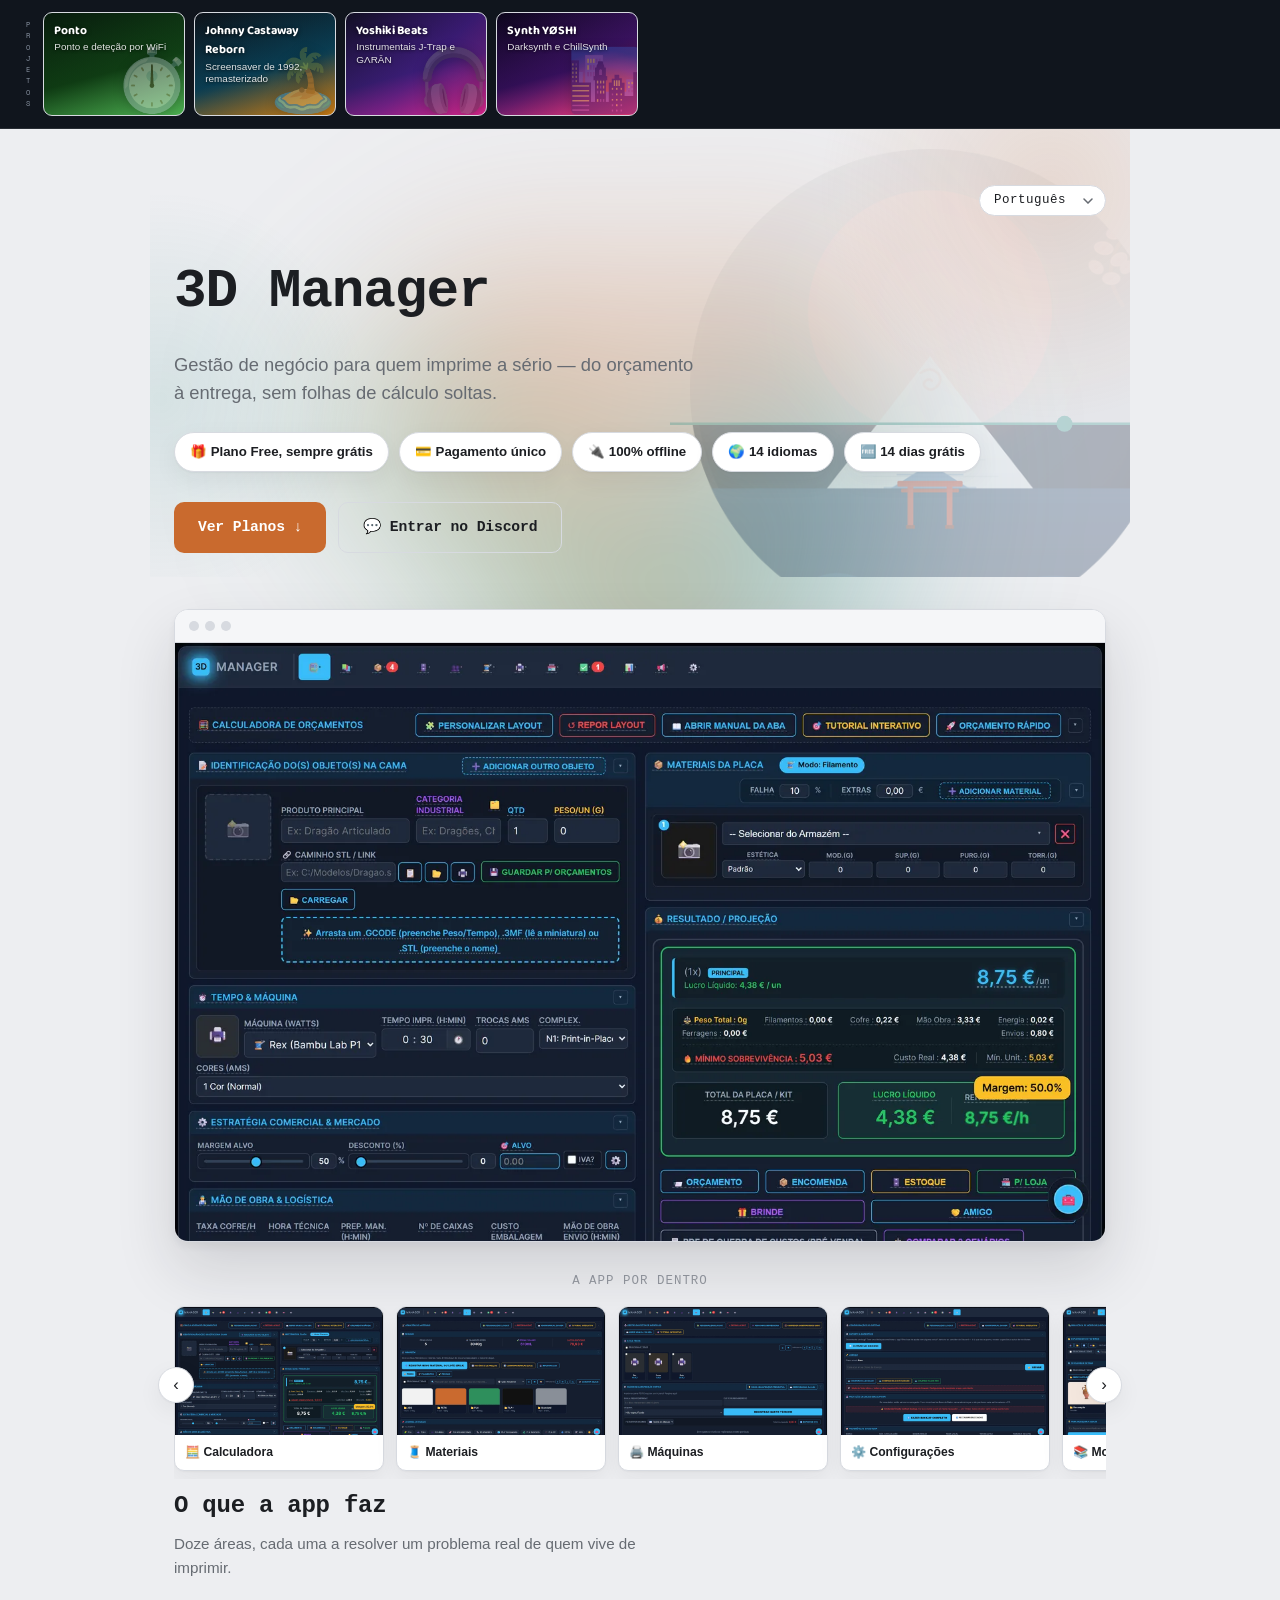
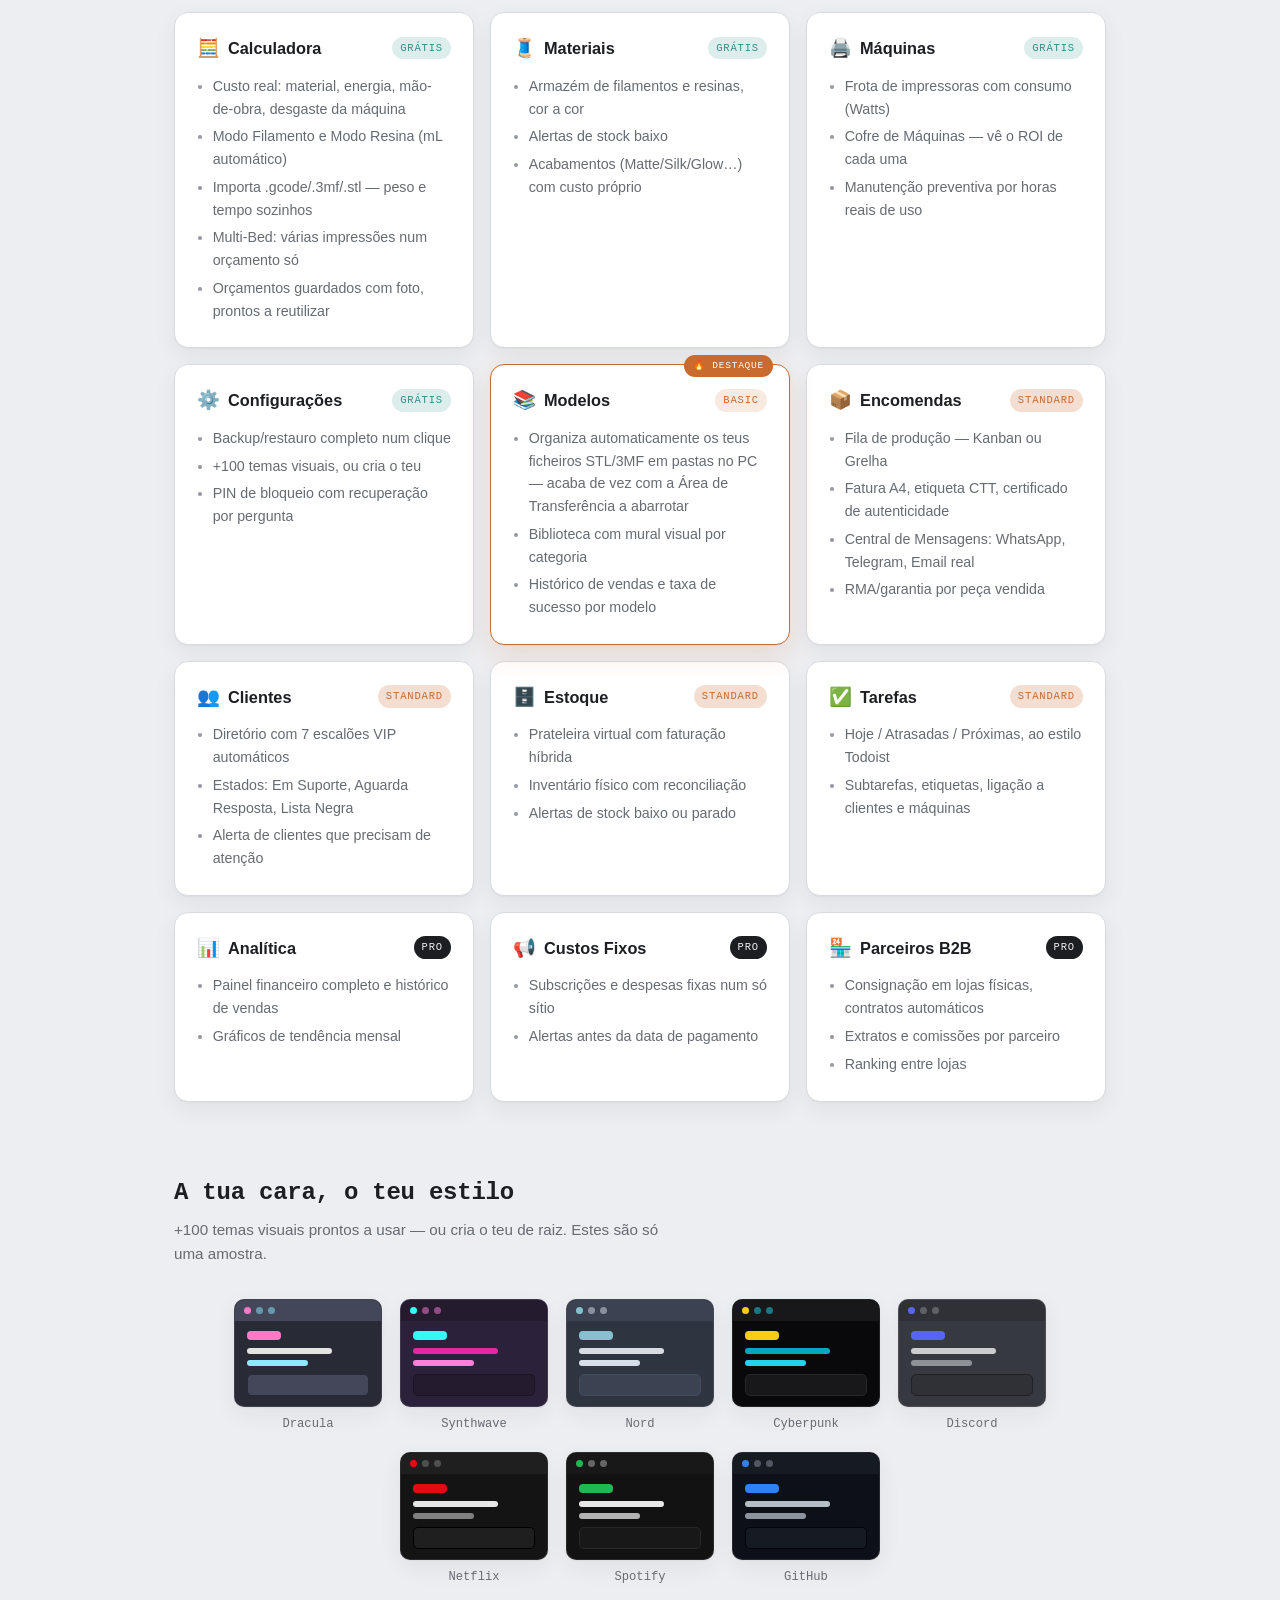
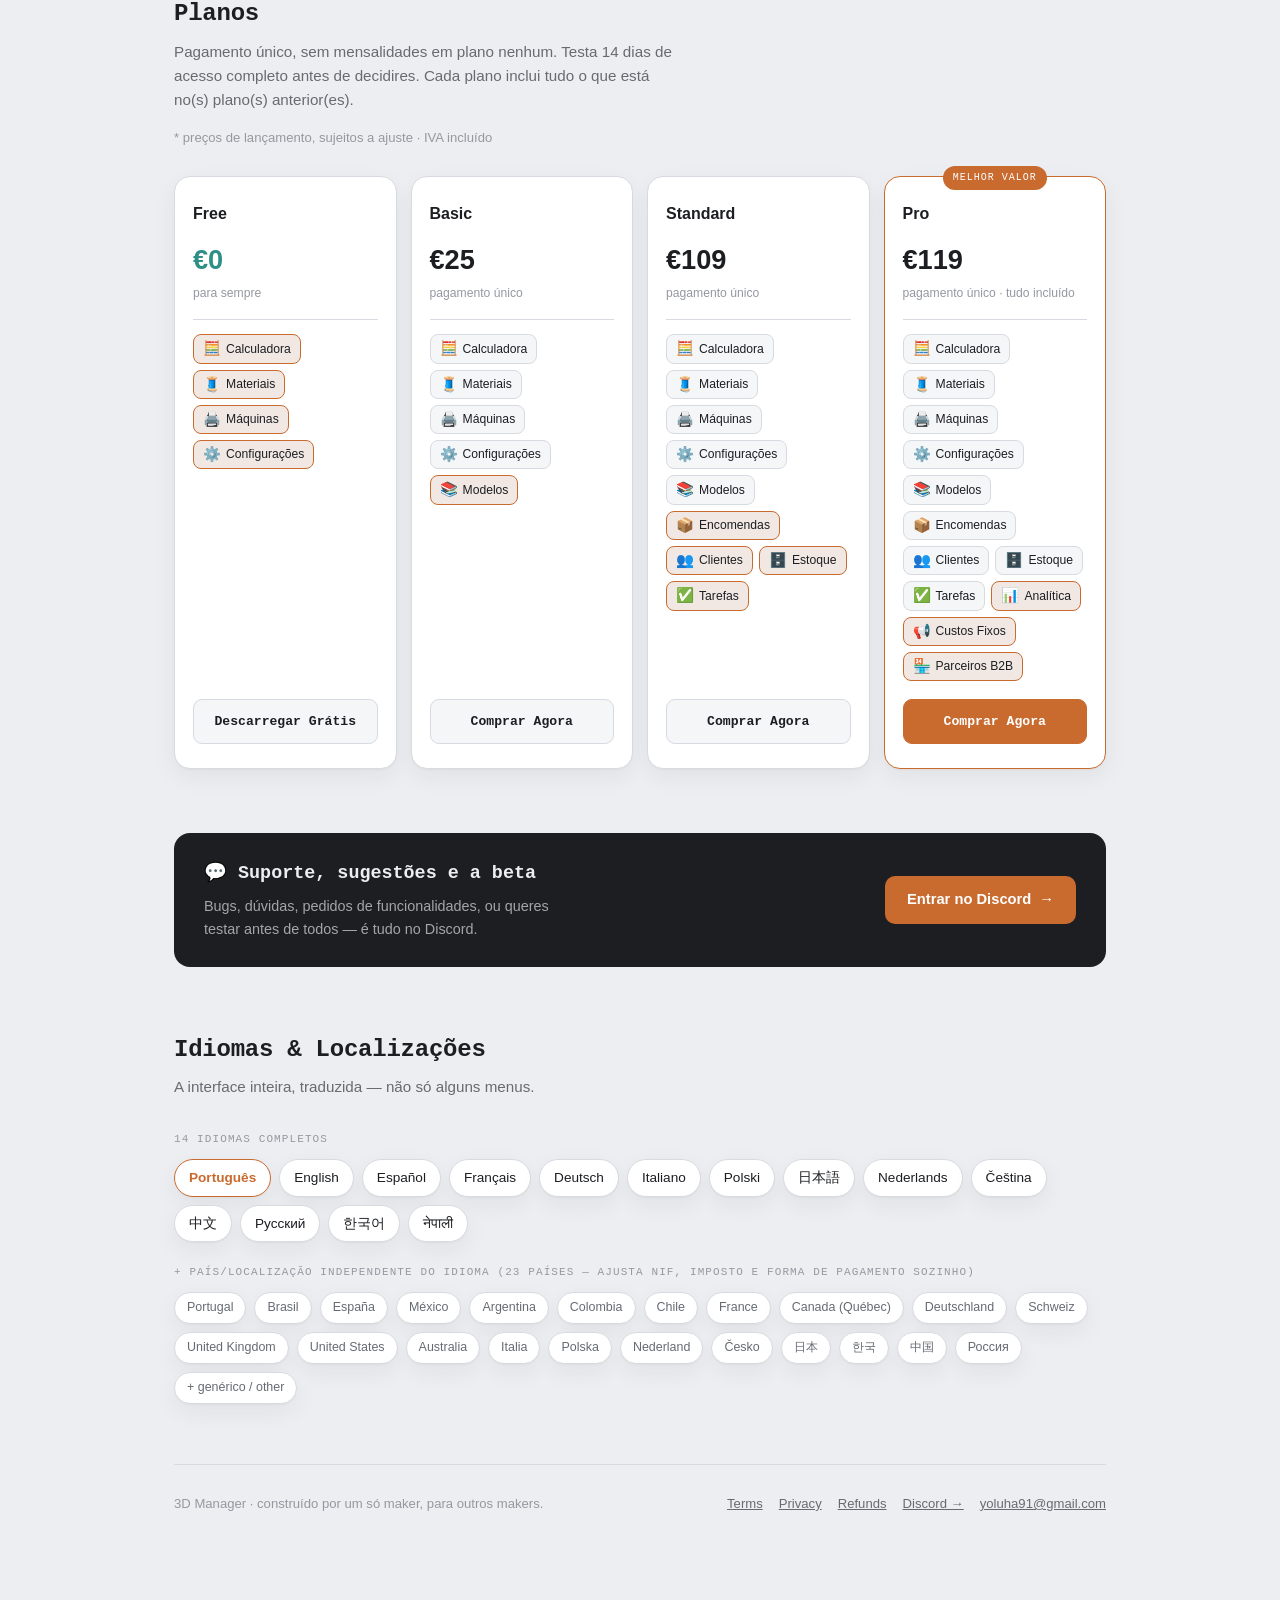
==== commit 8eba03e1: "Update project-strip card: Horas renamed to Ponto Co-Authored-By: Claude Sonnet 5 <noreply@anthropic" ====
--- a/index.html
+++ b/index.html
@@ -484,7 +484,7 @@
     <div class="proj-strip" onscroll="updateProjNav(this)">
       <a class="proj-card-sm grad-horas" href="https://yoluha.github.io/horas/">
         <span class="proj-icon-sm">⏱️</span>
-        <span class="proj-txt"><strong>Horas</strong><span id="stripHorasDesc"></span></span>
+        <span class="proj-txt"><strong>Ponto</strong><span id="stripHorasDesc"></span></span>
       </a>
       <a class="proj-card-sm grad-jc" href="https://yoluha.github.io/johnny-castaway-reborn/">
         <span class="proj-icon-sm">🏝️</span>
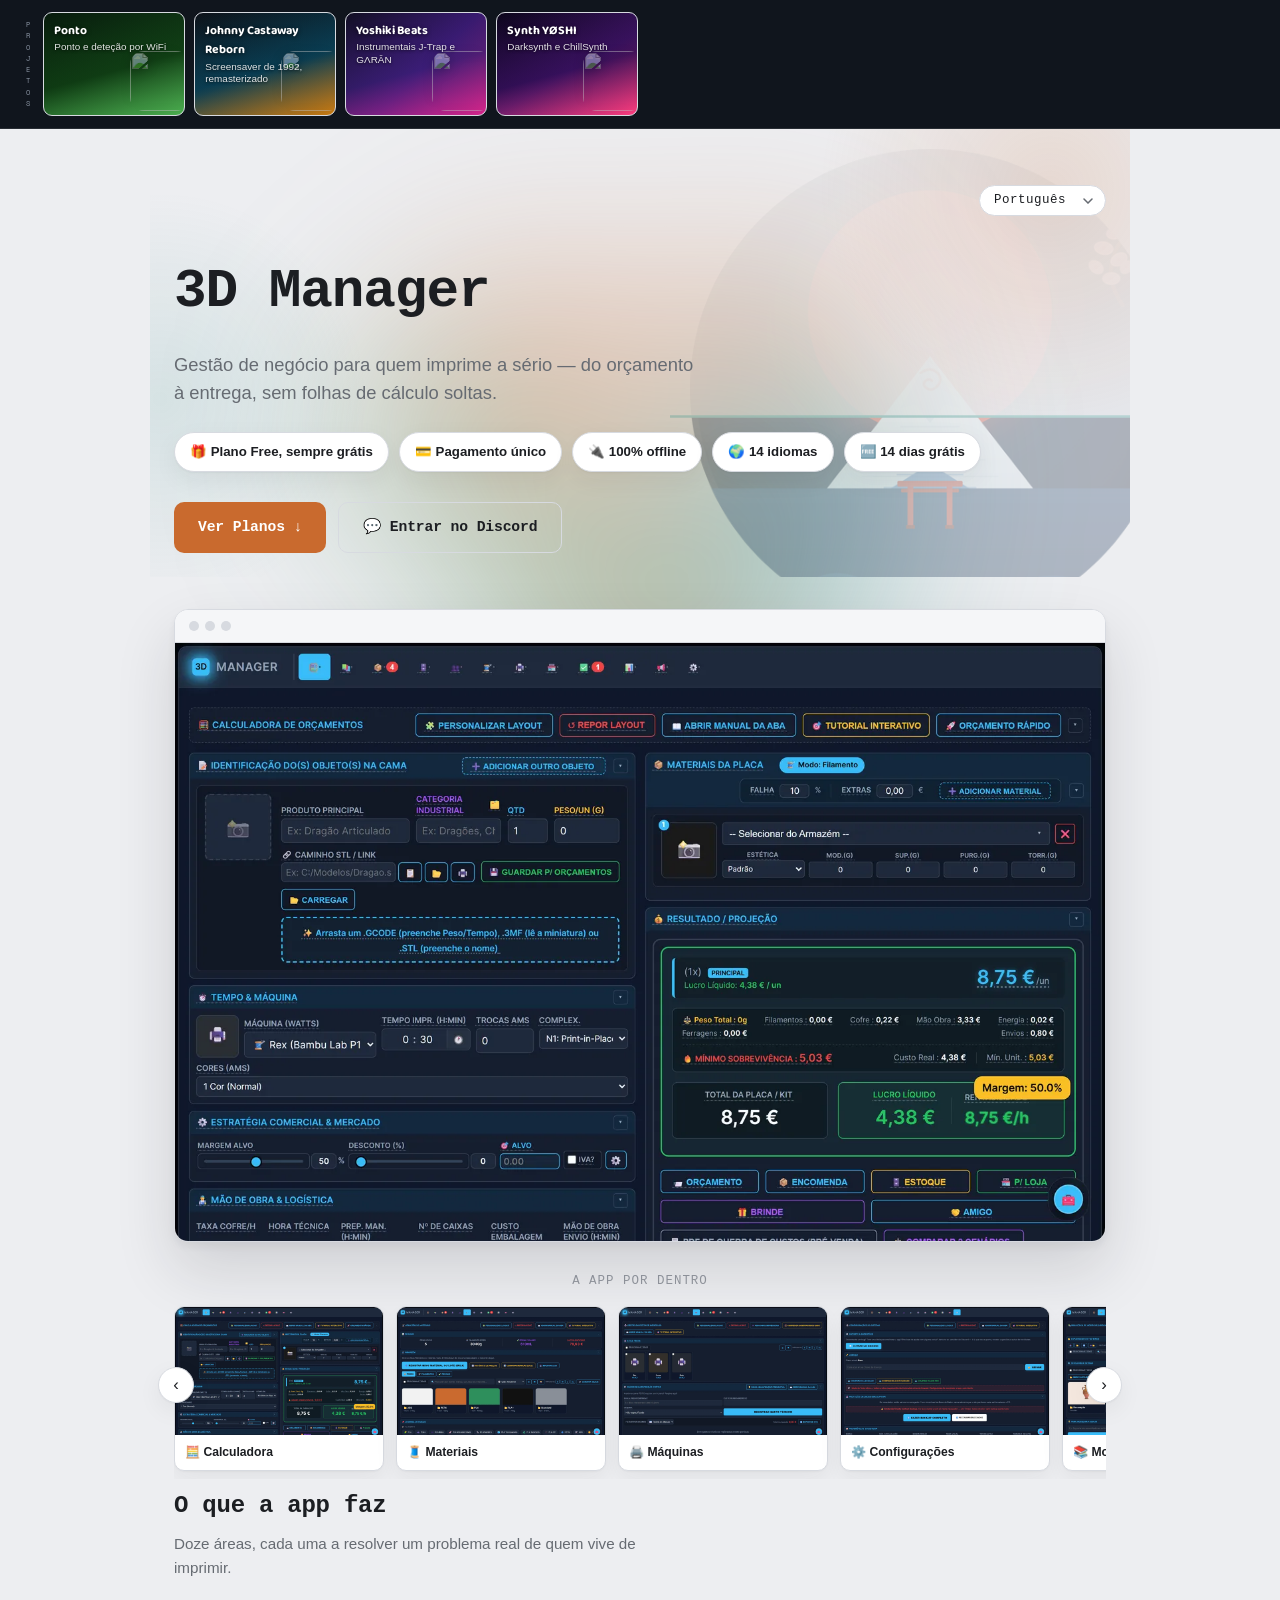
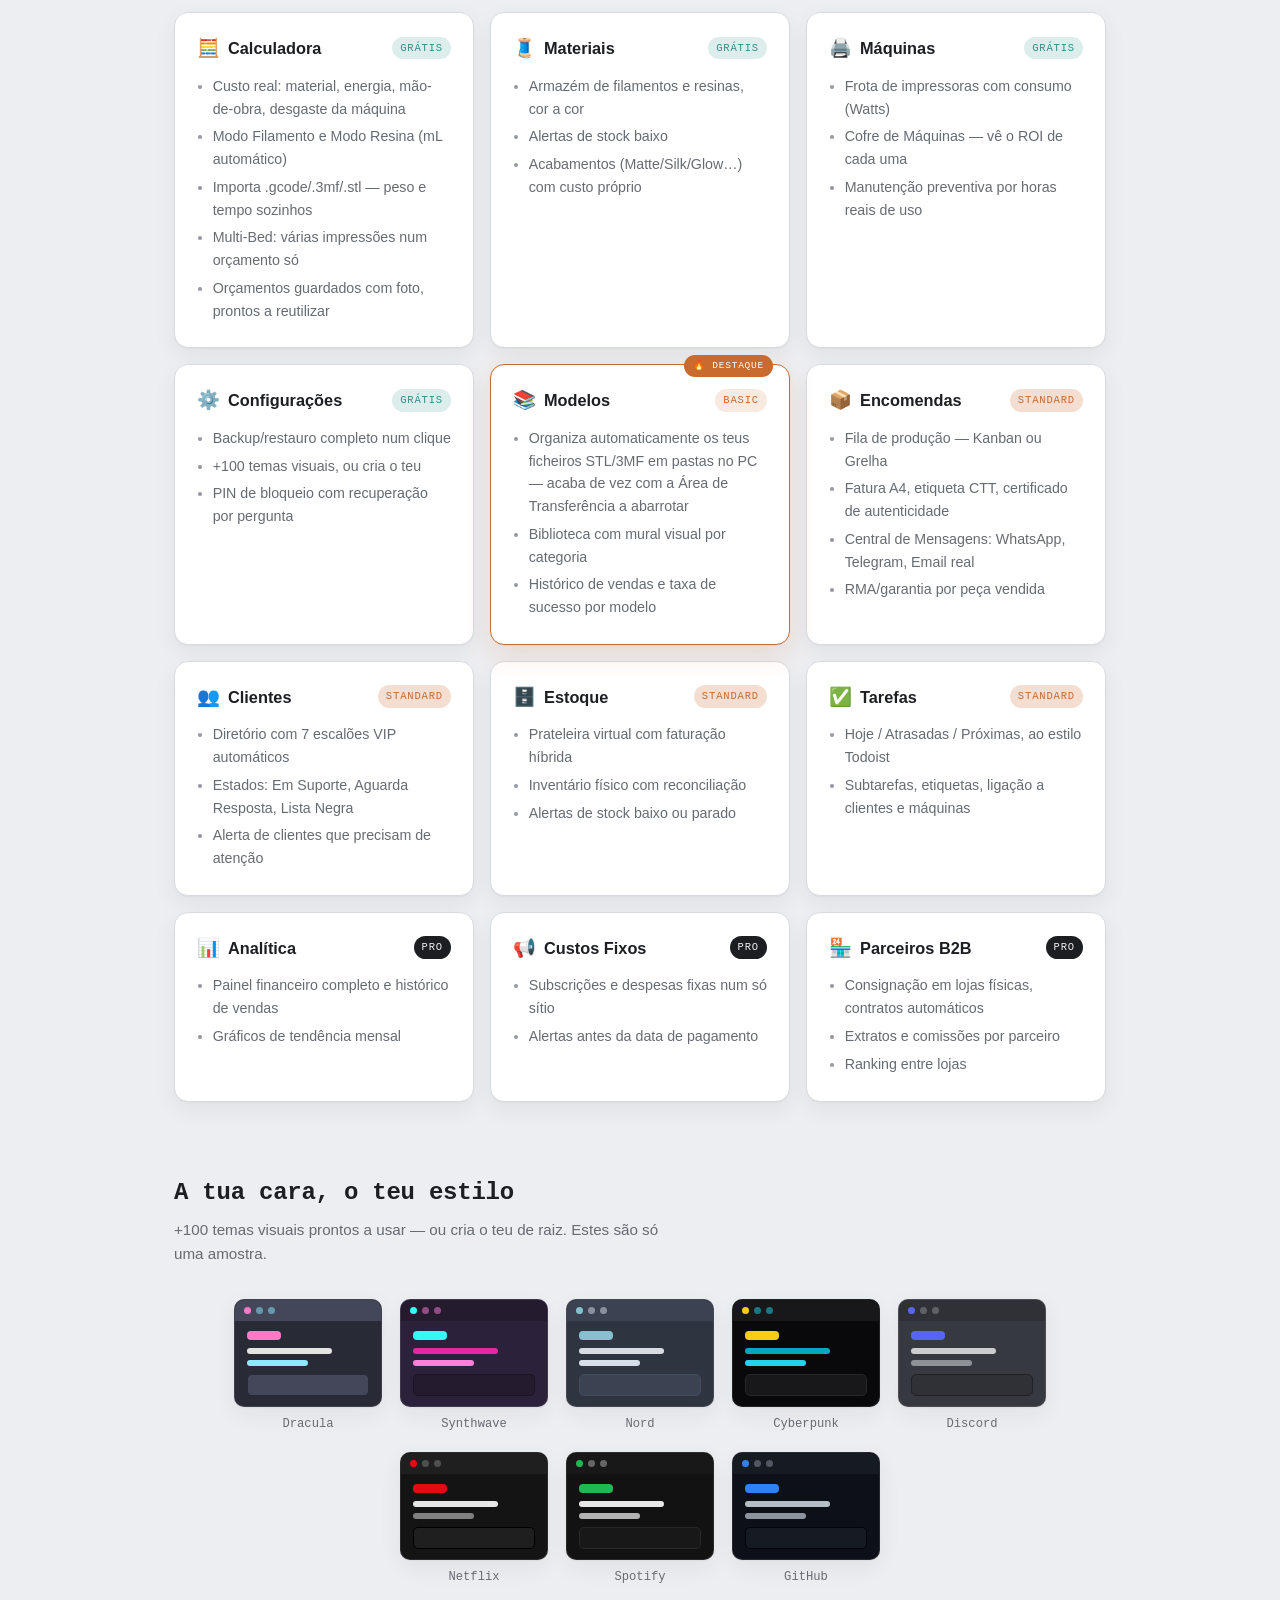
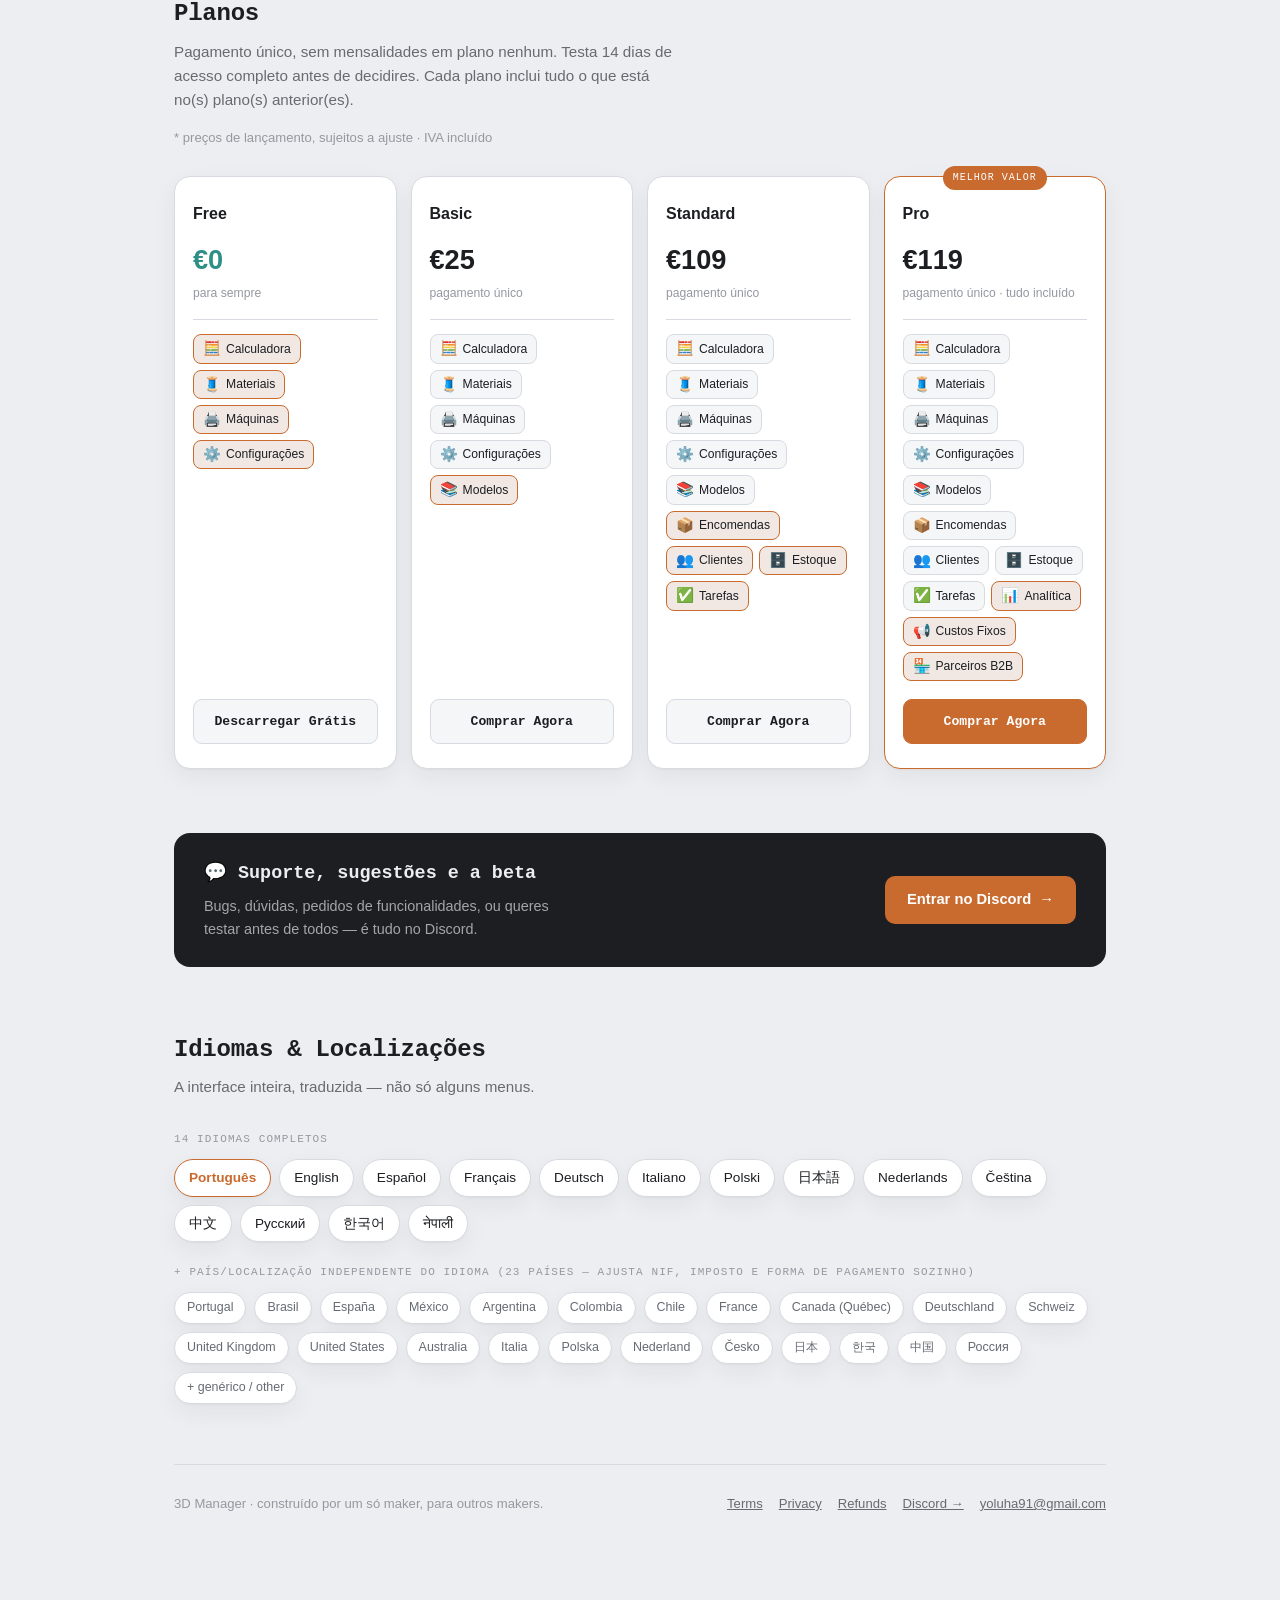
==== commit 111c973e: "Use real project icons in cross-site project strip Swap the emoji placeholders in the "other project" ====
--- a/index.html
+++ b/index.html
@@ -439,7 +439,7 @@
 @keyframes projCardIn { to { opacity: 1; transform: translateY(0); } }
 .proj-card-sm:hover { transform: translateY(-3px) scale(1.02); border-color: var(--accent); box-shadow: 0 10px 24px rgba(0,0,0,0.4); }
 @media (prefers-reduced-motion: reduce) { .proj-card-sm { opacity: 1; transform: none; animation: none; } }
-.proj-card-sm .proj-icon-sm { position: absolute; right: -6px; bottom: 4px; font-size: 3.8rem; margin: 0; opacity: 0.4; filter: drop-shadow(0 2px 6px rgba(0,0,0,0.5)); line-height: 1; animation: projIconFloat 5s ease-in-out infinite; }
+.proj-card-sm .proj-icon-sm { position: absolute; right: -6px; bottom: 4px; width: 60px; height: 60px; margin: 0; opacity: 0.45; filter: drop-shadow(0 2px 6px rgba(0,0,0,0.5)); border-radius: 14px; object-fit: cover; animation: projIconFloat 5s ease-in-out infinite; }
 @keyframes projIconFloat { 0%, 100% { transform: translateY(0) rotate(0deg); } 50% { transform: translateY(-6px) rotate(-3deg); } }
 @media (prefers-reduced-motion: reduce) { .proj-card-sm .proj-icon-sm { animation: none; } }
 .proj-card-sm .proj-txt { position: relative; z-index: 1; display: flex; flex-direction: column; gap: 1px; min-width: 0; }
@@ -483,19 +483,19 @@
     <button type="button" class="proj-nav proj-nav-prev" onclick="scrollProjStrip(this,-1)" aria-label="Anterior" hidden>&#8249;</button>
     <div class="proj-strip" onscroll="updateProjNav(this)">
       <a class="proj-card-sm grad-horas" href="https://yoluha.github.io/horas/">
-        <span class="proj-icon-sm">⏱️</span>
+        <img class="proj-icon-sm" src="https://yoluha.github.io/horas/icon.svg" alt="">
         <span class="proj-txt"><strong>Ponto</strong><span id="stripHorasDesc"></span></span>
       </a>
       <a class="proj-card-sm grad-jc" href="https://yoluha.github.io/johnny-castaway-reborn/">
-        <span class="proj-icon-sm">🏝️</span>
+        <img class="proj-icon-sm" src="https://yoluha.github.io/johnny-castaway-reborn/icon.svg" alt="">
         <span class="proj-txt"><strong>Johnny Castaway Reborn</strong><span id="stripJcDesc"></span></span>
       </a>
       <a class="proj-card-sm grad-yb" href="https://yoluha.github.io/yoshiki-beats/">
-        <span class="proj-icon-sm">🎧</span>
+        <img class="proj-icon-sm" src="https://yt3.googleusercontent.com/tpUlhZiiNIF3l3ra8Z1UaBh7L6loJHgPF5dPxvTydivbBtKiGmhExnepSj1JyeLSesDUs72N0Q=s128-c-k-c0x00ffffff-no-rj" alt="">
         <span class="proj-txt"><strong>Yoshiki Beats</strong><span id="stripYoshikiDesc"></span></span>
       </a>
       <a class="proj-card-sm grad-synth" href="https://yoluha.github.io/synth-yoshi/">
-        <span class="proj-icon-sm">🌆</span>
+        <img class="proj-icon-sm" src="https://yt3.googleusercontent.com/TCVsD3rSXkZfDr1gTAmV2N9bYnNes7RLfSkMidbMr_e8YcuuD2ZL0mMY_827FGOVdIio_PeKEA=s128-c-k-c0x00ffffff-no-rj" alt="">
         <span class="proj-txt"><strong>Synth YØSHI</strong><span id="stripSynthDesc"></span></span>
       </a>
     </div>
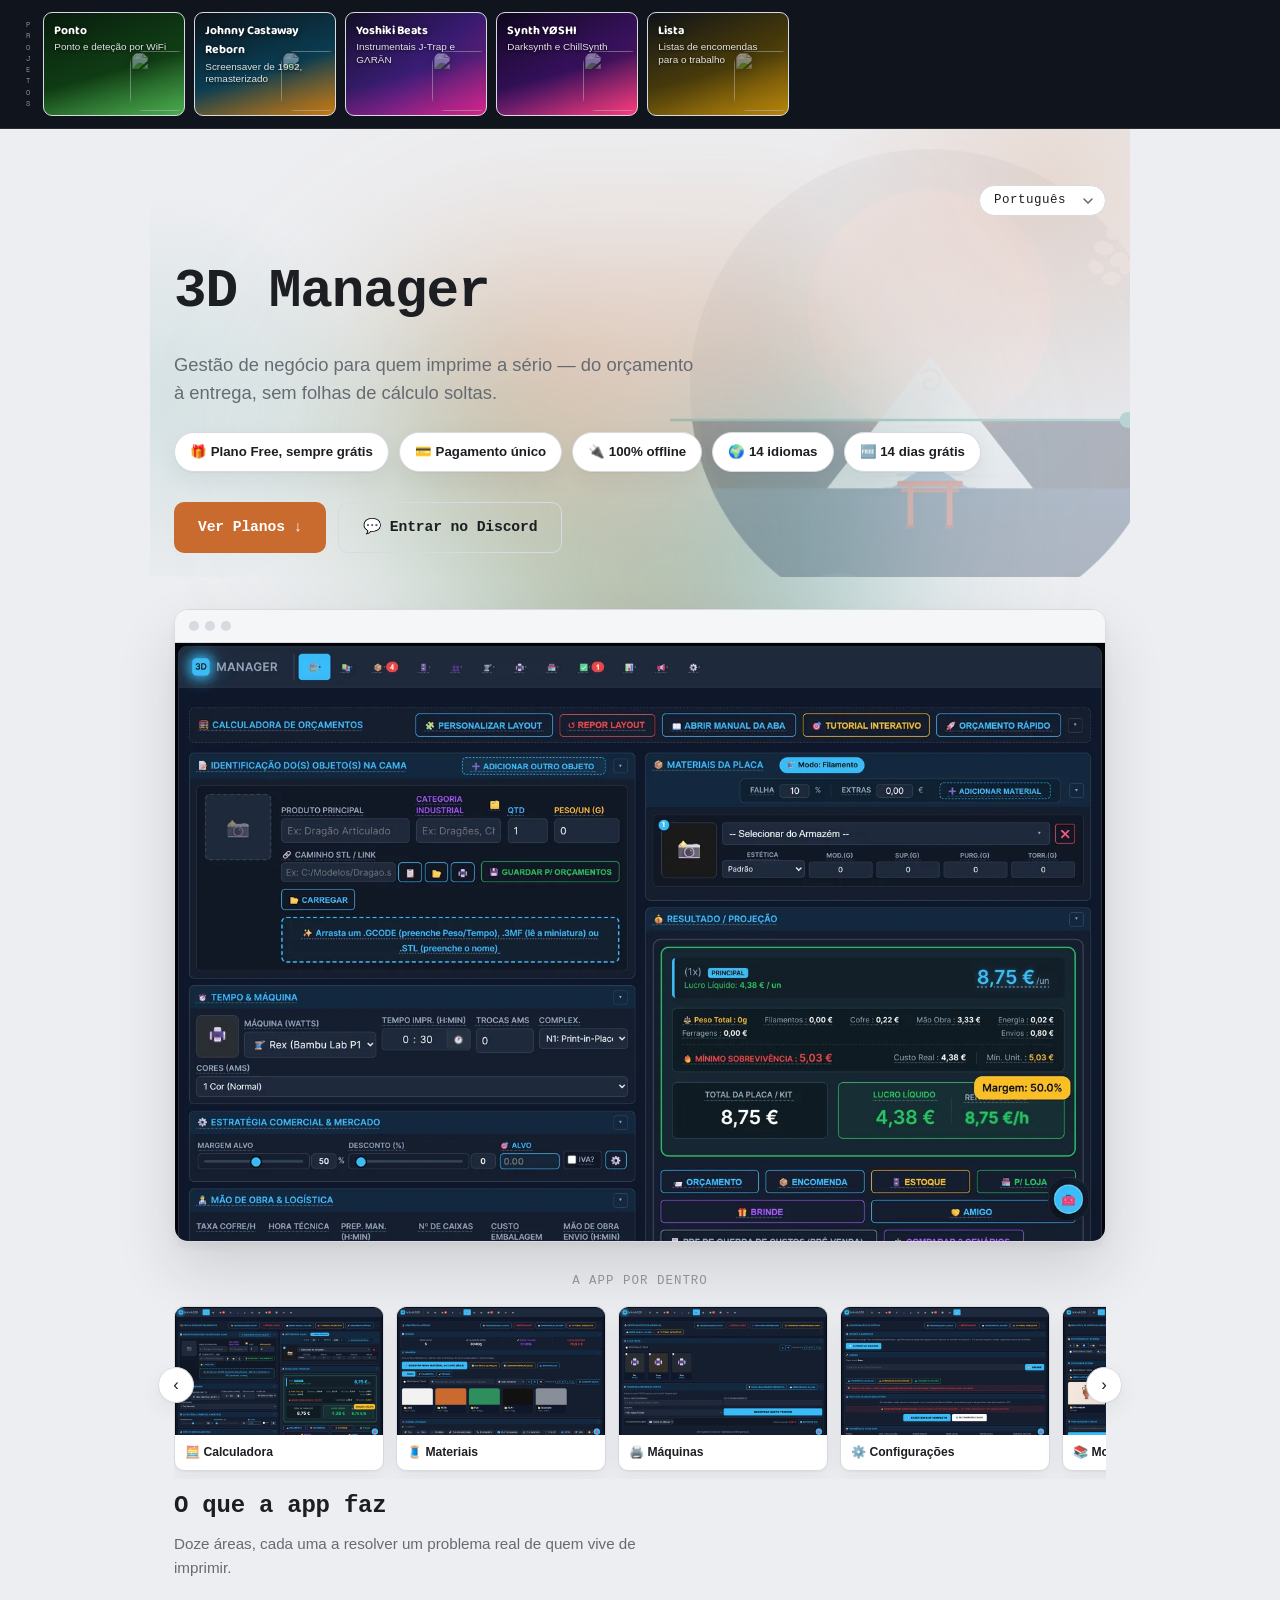
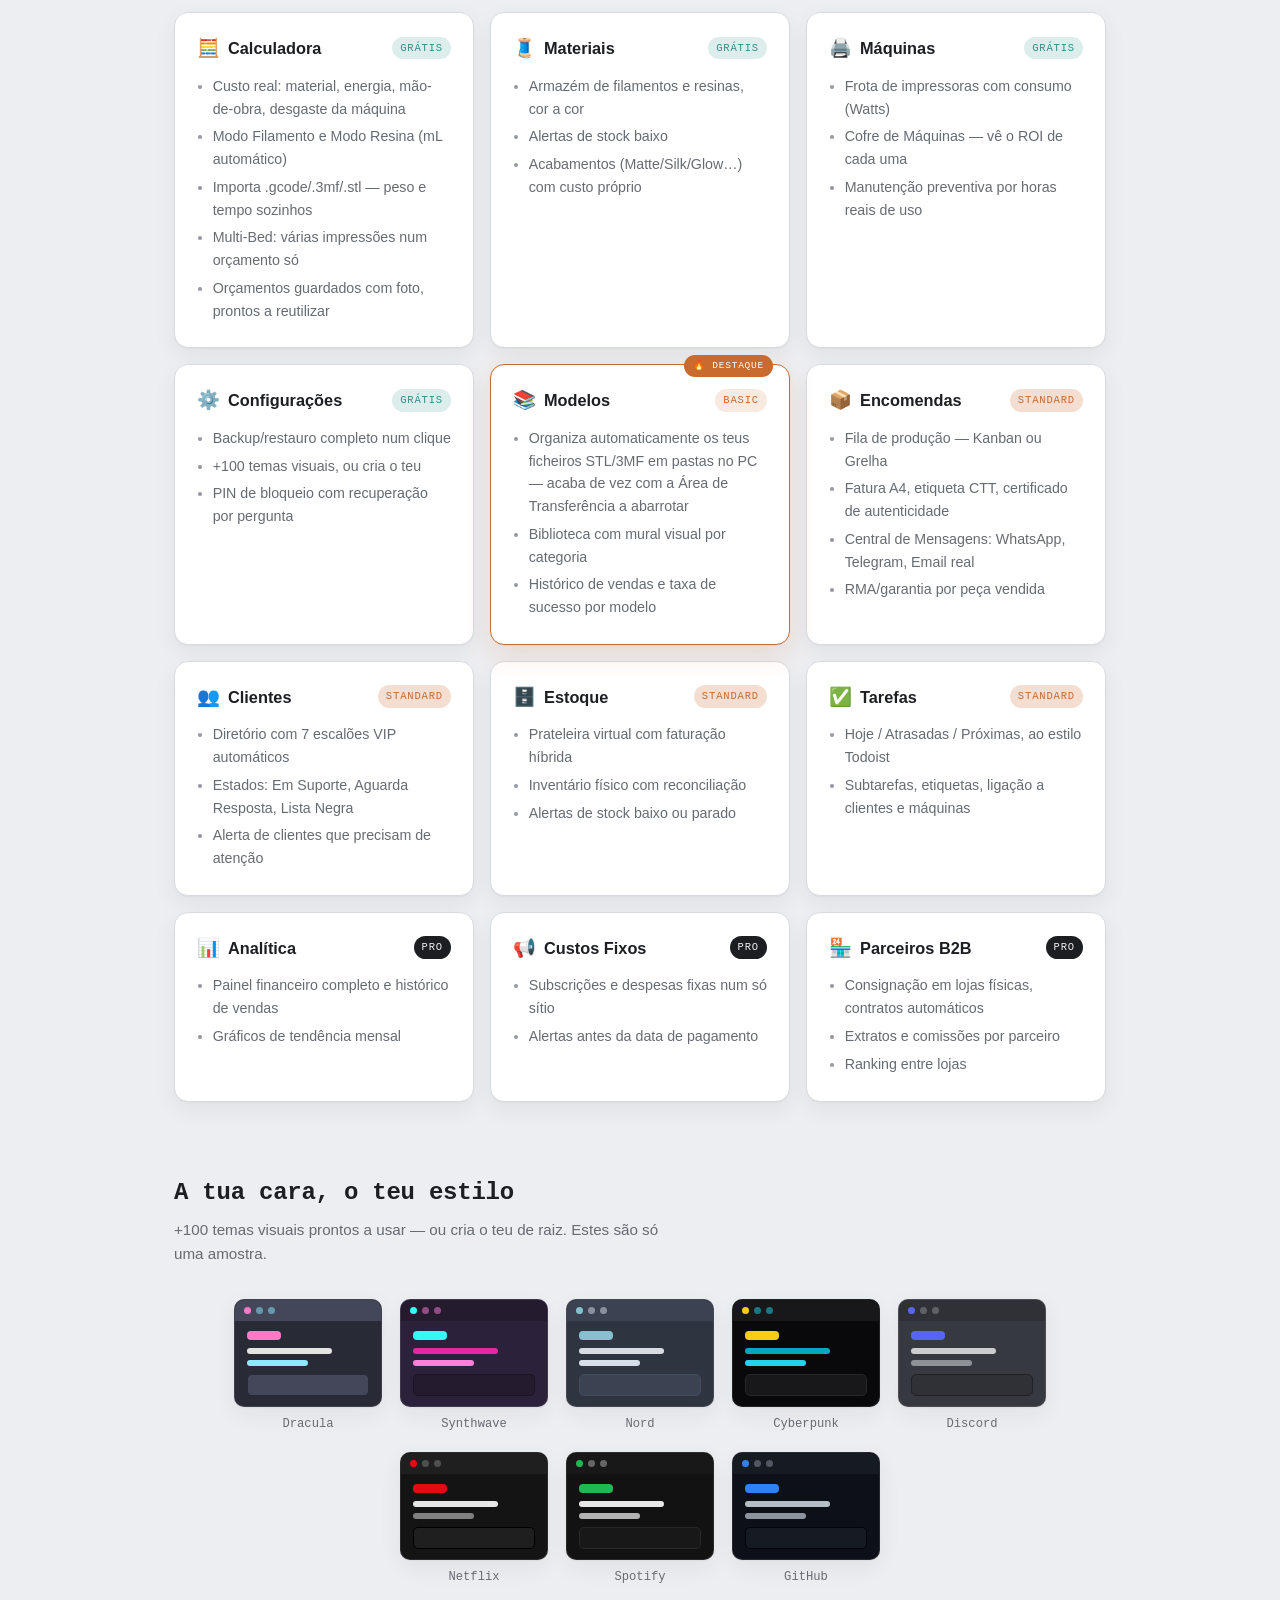
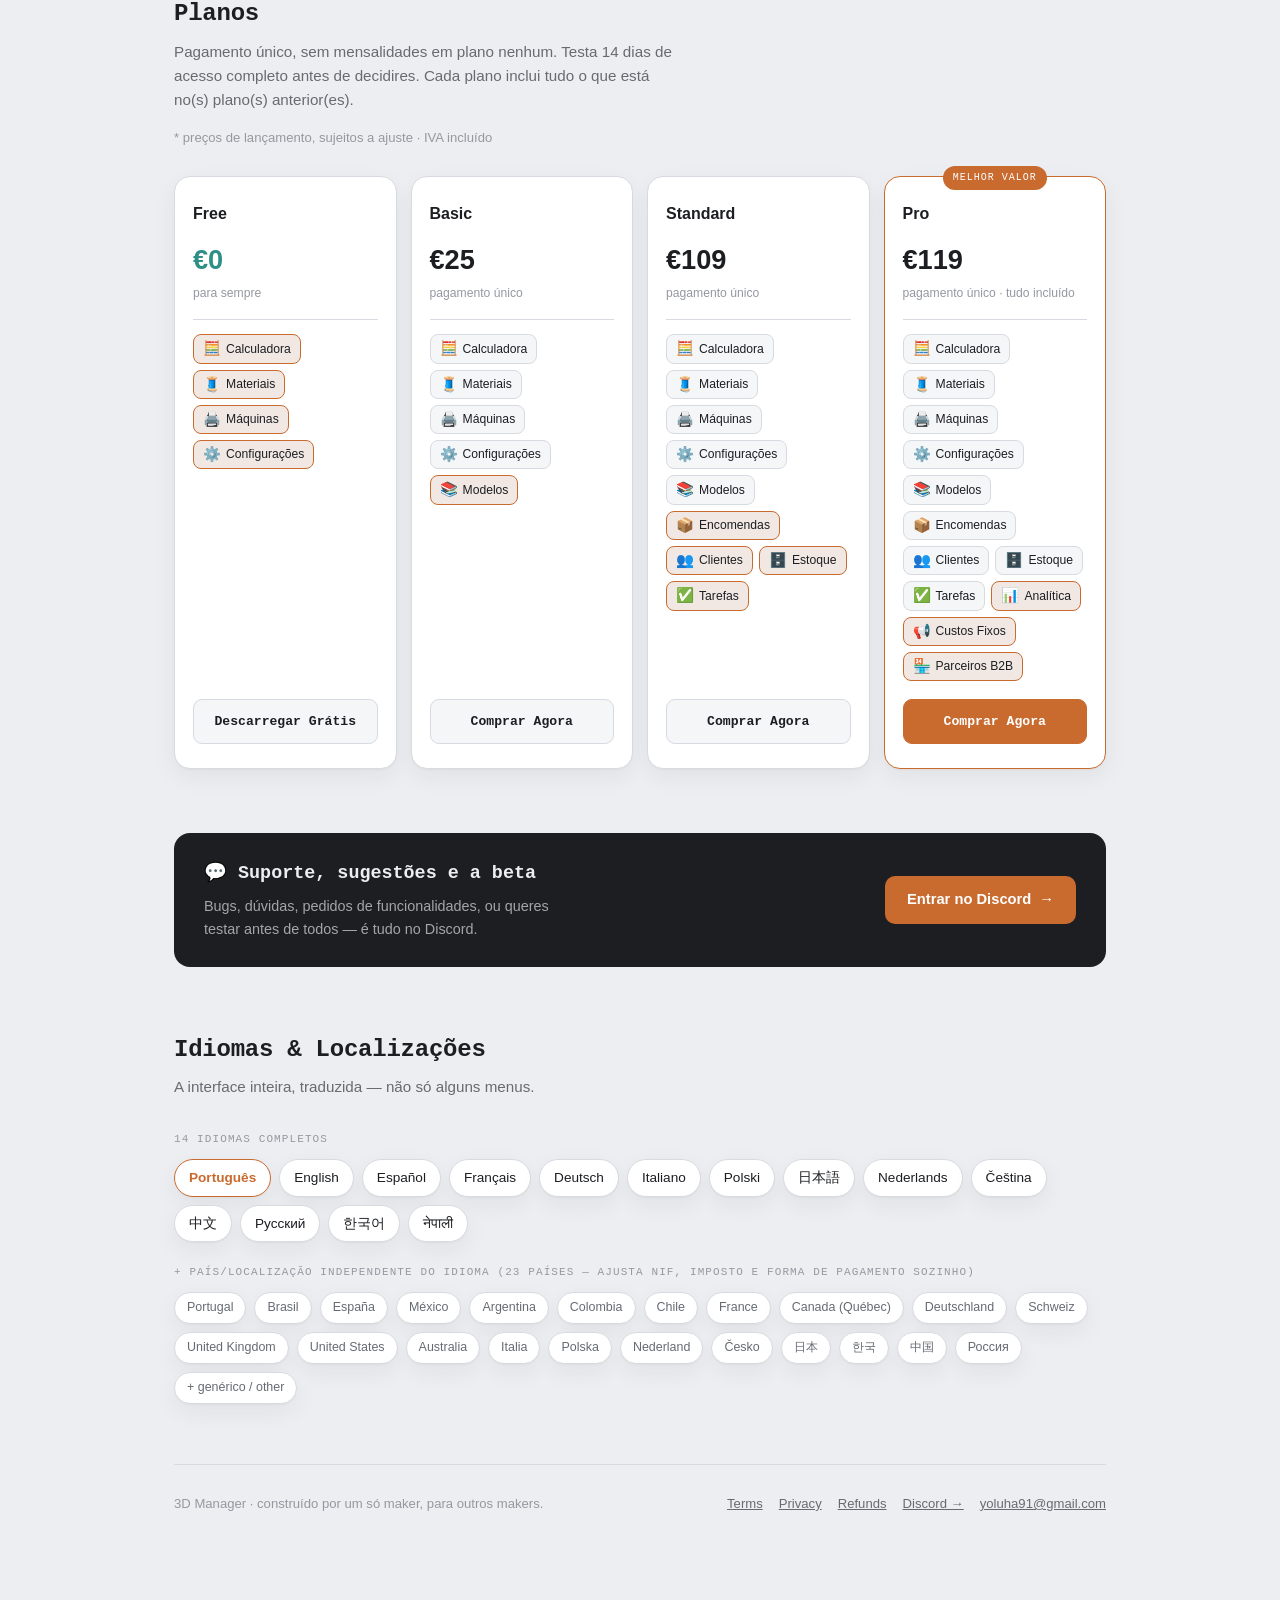
==== commit 4b0da4dc: "Add Lista de Pedidos card to cross-site project strip" ====
--- a/index.html
+++ b/index.html
@@ -461,6 +461,7 @@
 .proj-card-sm.grad-jc { background-image: linear-gradient(165deg, rgba(8,11,16,0.35), rgba(10,61,82,0.55) 55%, rgba(201,122,18,0.75) 100%), linear-gradient(160deg, #10151d, #0a3d52 55%, #c97a12); }
 .proj-card-sm.grad-yb { background-image: linear-gradient(165deg, rgba(8,11,16,0.35), rgba(48,29,99,0.6) 55%, rgba(216,38,140,0.75) 100%), linear-gradient(135deg, #15102b, #4c1d95 55%, #d8268c); }
 .proj-card-sm.grad-synth { background-image: linear-gradient(165deg, rgba(8,11,16,0.4), rgba(30,10,60,0.6) 55%, rgba(255,61,127,0.7) 100%), linear-gradient(150deg, #0d0221, #5b1a8c 55%, #ff3d7f); }
+.proj-card-sm.grad-lista { background-image: linear-gradient(165deg, rgba(8,11,16,0.35), rgba(74,60,10,0.55) 55%, rgba(184,134,11,0.8) 100%), linear-gradient(150deg, #10151d, #4a3c0a 55%, #b8860b); }
 </style>
 </head>
 <body>
@@ -498,6 +499,10 @@
         <img class="proj-icon-sm" src="https://yt3.googleusercontent.com/TCVsD3rSXkZfDr1gTAmV2N9bYnNes7RLfSkMidbMr_e8YcuuD2ZL0mMY_827FGOVdIio_PeKEA=s128-c-k-c0x00ffffff-no-rj" alt="">
         <span class="proj-txt"><strong>Synth YØSHI</strong><span id="stripSynthDesc"></span></span>
       </a>
+      <a class="proj-card-sm grad-lista" href="https://yoluha.github.io/lista-pedidos/">
+        <img class="proj-icon-sm" src="https://yoluha.github.io/lista-pedidos/icon-192.png" alt="">
+        <span class="proj-txt"><strong>Lista</strong><span id="stripListaDesc"></span></span>
+      </a>
     </div>
     <button type="button" class="proj-nav proj-nav-next" onclick="scrollProjStrip(this,1)" aria-label="Seguinte" hidden>&#8250;</button>
     </div>
@@ -623,6 +628,7 @@
   stripJcDesc: { pt:'Screensaver de 1992, remasterizado', en:'The 1992 screensaver, remastered', es:'El protector de pantalla de 1992, remasterizado', fr:'L\'économiseur d\'écran de 1992, remasterisé', de:'Der Bildschirmschoner von 1992, neu aufgelegt', it:'Il salvaschermo del 1992, rimasterizzato', pl:'Wygaszacz ekranu z 1992 roku, odświeżony', ja:'1992年のスクリーンセーバー、リマスター版', nl:'De screensaver uit 1992, geremasterd', cs:'Spořič obrazovky z roku 1992, remasterovaný', zh:'1992年的屏保，重制版', ru:'Скринсейвер 1992 года, ремастер', ko:'1992년 스크린세이버, 리마스터', ne:'१९९२ को स्क्रिनसेभर, नयाँ रूपमा' },
   stripYoshikiDesc: { pt:'Instrumentais J-Trap e GΛRĀN', en:'Instrumental J-Trap and GΛRĀN', es:'Instrumental J-Trap y GΛRĀN', fr:'Instrumentaux J-Trap et GΛRĀN', de:'Instrumental J-Trap und GΛRĀN', it:'Strumentali J-Trap e GΛRĀN', pl:'Instrumentale J-Trap i GΛRĀN', ja:'インストゥルメンタルのJ-TrapとGΛRĀN', nl:'Instrumentale J-Trap en GΛRĀN', cs:'Instrumentální J-Trap a GΛRĀN', zh:'J-Trap 与 GΛRĀN 器乐', ru:'Инструментал J-Trap и GΛRĀN', ko:'인스트루멘탈 J-Trap과 GΛRĀN', ne:'इन्स्ट्रुमेन्टल J-Trap र GΛRĀN' },
   stripSynthDesc: { pt:'Darksynth e ChillSynth', en:'Darksynth and ChillSynth', es:'Darksynth y ChillSynth', fr:'Darksynth et ChillSynth', de:'Darksynth und ChillSynth', it:'Darksynth e ChillSynth', pl:'Darksynth i ChillSynth', ja:'Darksynth と ChillSynth', nl:'Darksynth en ChillSynth', cs:'Darksynth a ChillSynth', zh:'Darksynth 与 ChillSynth', ru:'Darksynth и ChillSynth', ko:'Darksynth와 ChillSynth', ne:'Darksynth र ChillSynth' },
+  stripListaDesc: { pt:'Listas de encomendas para o trabalho', en:'Work order lists, offline', es:'Listas de pedidos para el trabajo', fr:'Listes de commandes pour le travail', de:'Bestelllisten für die Arbeit', it:'Liste ordini per il lavoro', pl:'Listy zamówień do pracy', ja:'仕事の注文リスト', nl:'Bestellijsten voor het werk', cs:'Objednávkové seznamy do práce', zh:'工作订单清单', ru:'Списки заказов для работы', ko:'업무용 주문 목록', ne:'कामको लागि अर्डर सूची' },
   tagline: {
     pt:'Gestão de negócio para quem imprime a sério — do orçamento à entrega, sem folhas de cálculo soltas.',
     en:'Business management for people who print seriously — from quote to delivery, no more scattered spreadsheets.',
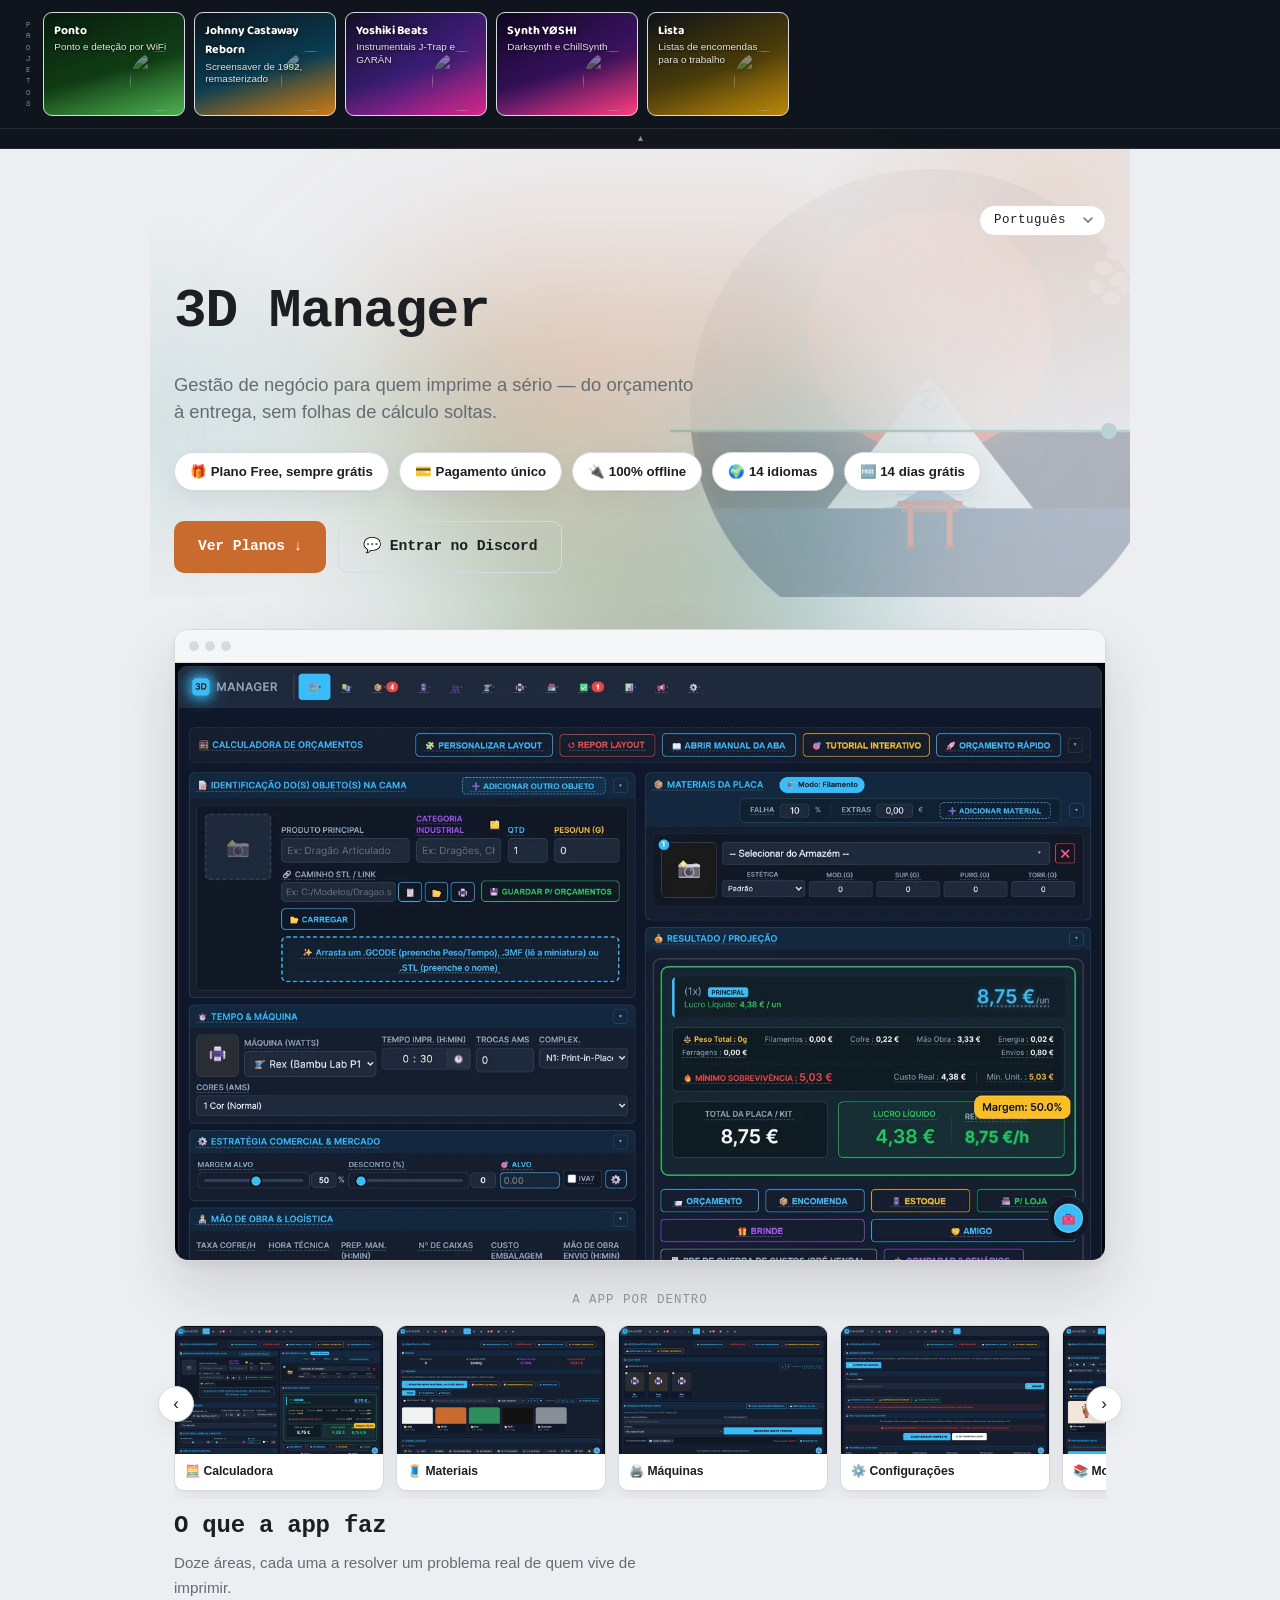
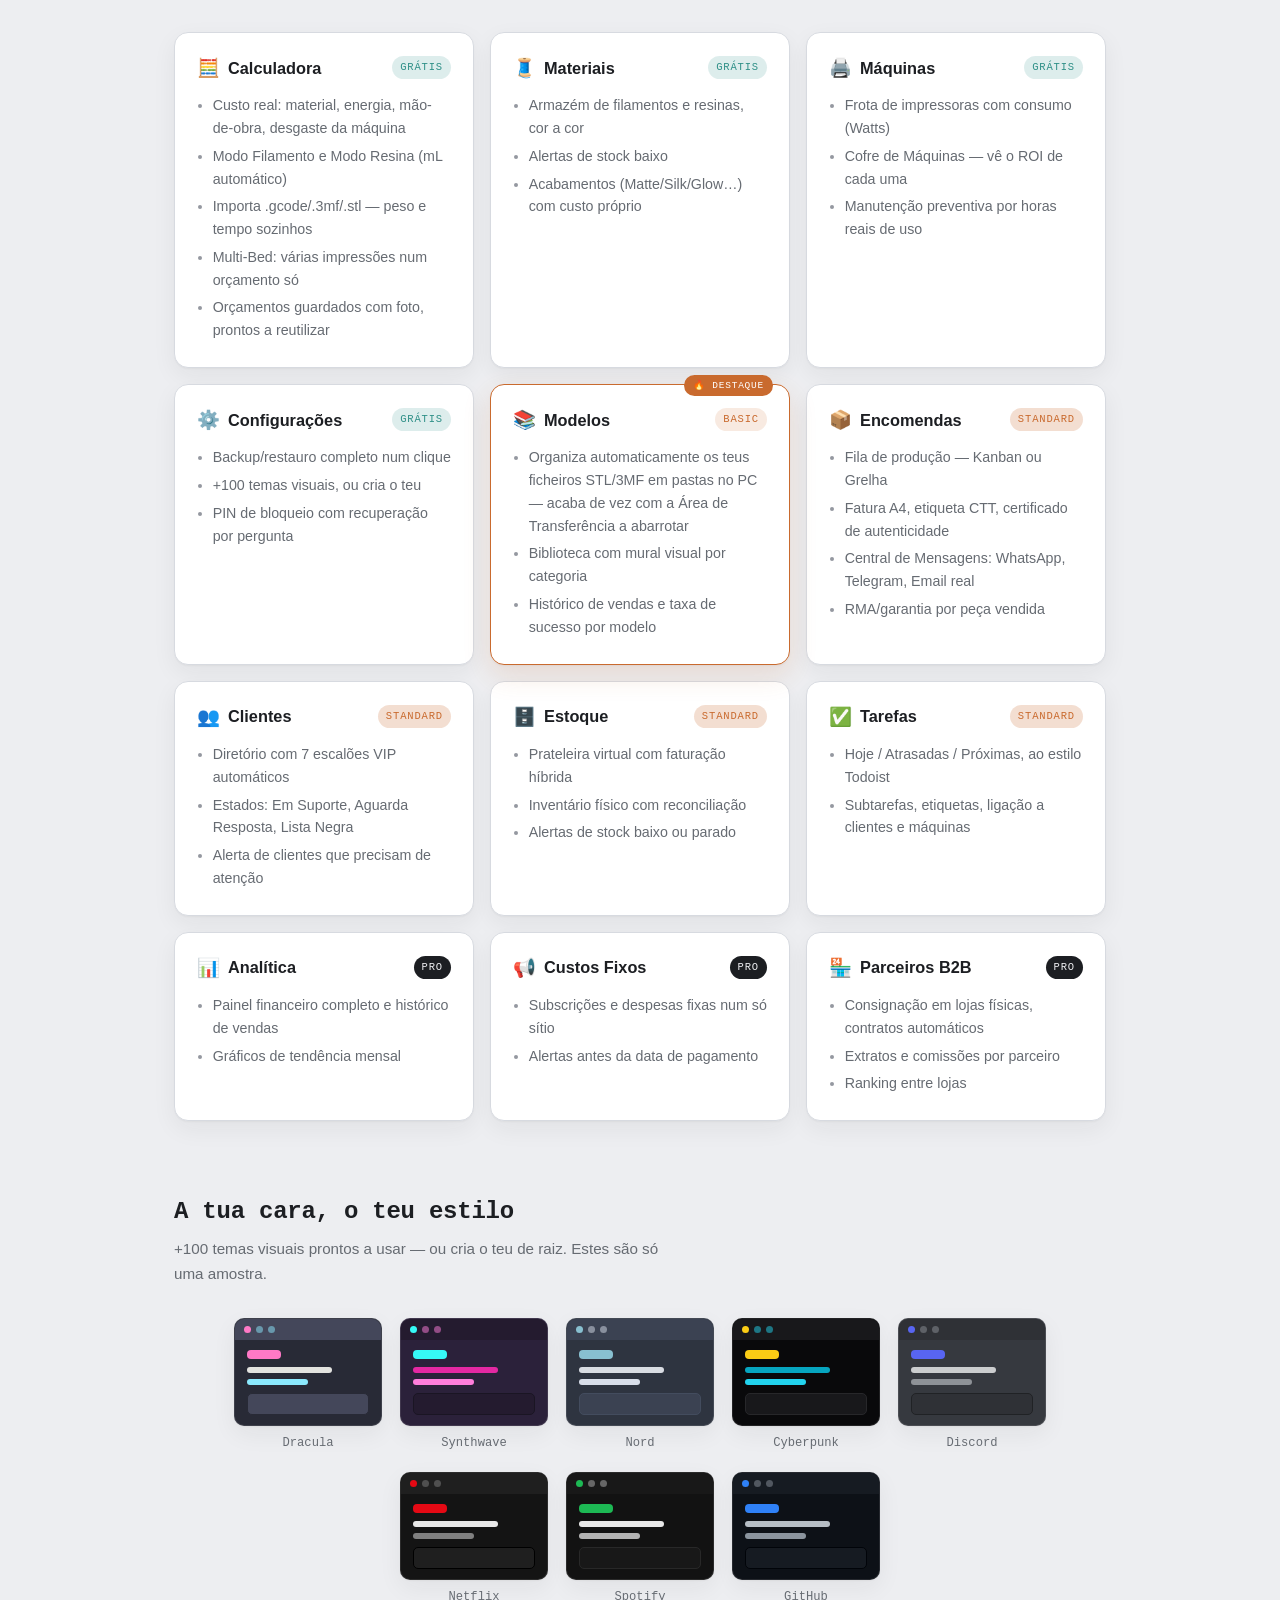
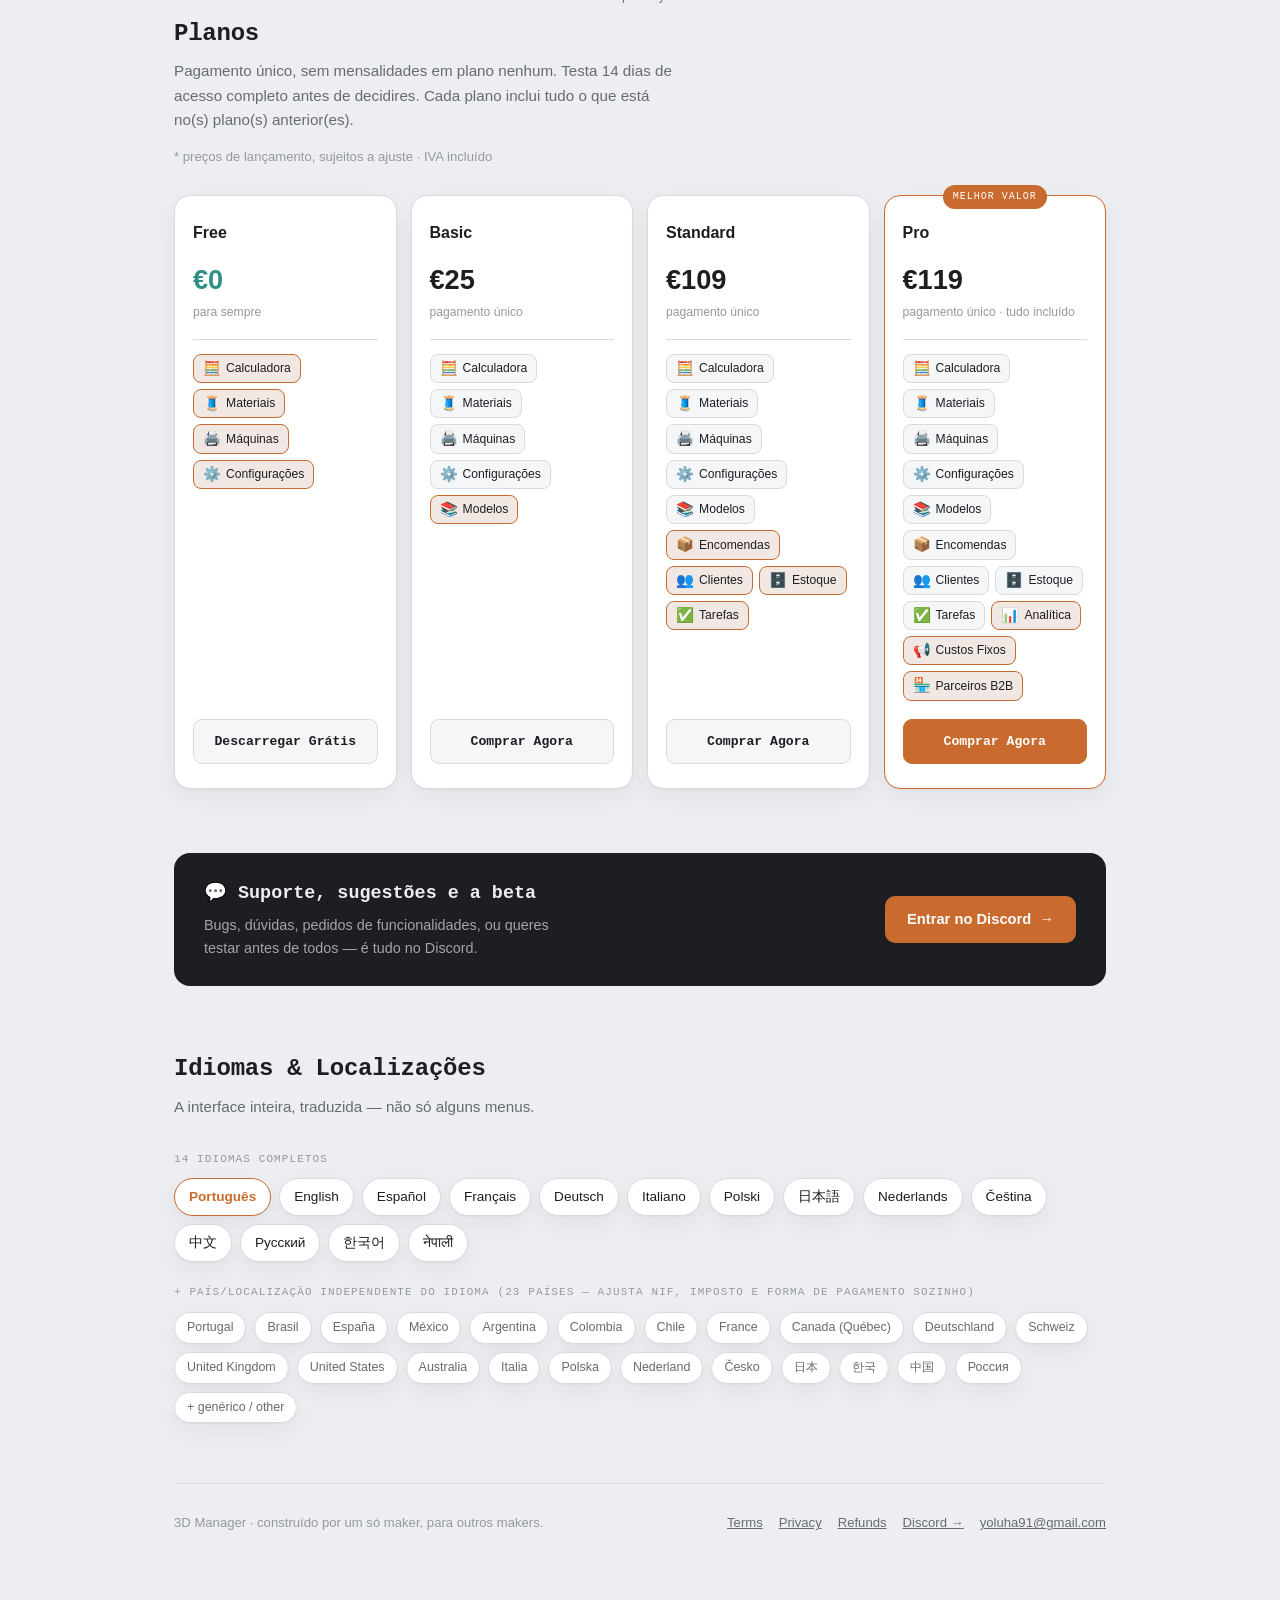
==== commit ba17f709: "Add strip collapse toggle and circular strip icons Small arrow below the "other projects" strip coll" ====
--- a/index.html
+++ b/index.html
@@ -413,7 +413,14 @@
 footer a { color: var(--muted); }
 
 /* ---------- Other projects strip ---------- */
-.proj-strip-wrap { background: #10151d; border-bottom: 1px solid rgba(255,255,255,0.1); padding: 12px 0; }
+.proj-strip-wrap { background: #10151d; border-bottom: 1px solid rgba(255,255,255,0.1); padding: 12px 0; max-height: 140px; overflow: hidden; transition: max-height 0.3s ease, padding 0.3s ease, border-color 0.3s ease; }
+.proj-strip-wrap.collapsed { max-height: 0; padding-top: 0; padding-bottom: 0; border-bottom-color: transparent; }
+.proj-strip-toggle {
+  display: block; width: 100%; background: #10151d; border: none; border-bottom: 1px solid rgba(255,255,255,0.1);
+  color: #8a94a3; font-size: 0.65rem; line-height: 1.4; cursor: pointer; padding: 2px 0; text-align: center;
+  transition: color 0.15s ease;
+}
+.proj-strip-toggle:hover { color: var(--accent); }
 .proj-strip-inner { max-width: 980px; margin: 0; padding: 0 24px; }
 .proj-strip-row { display: flex; align-items: stretch; height: 104px; gap: 12px; }
 @keyframes projLabelGlow {
@@ -439,7 +446,7 @@
 @keyframes projCardIn { to { opacity: 1; transform: translateY(0); } }
 .proj-card-sm:hover { transform: translateY(-3px) scale(1.02); border-color: var(--accent); box-shadow: 0 10px 24px rgba(0,0,0,0.4); }
 @media (prefers-reduced-motion: reduce) { .proj-card-sm { opacity: 1; transform: none; animation: none; } }
-.proj-card-sm .proj-icon-sm { position: absolute; right: -6px; bottom: 4px; width: 60px; height: 60px; margin: 0; opacity: 0.45; filter: drop-shadow(0 2px 6px rgba(0,0,0,0.5)); border-radius: 14px; object-fit: cover; animation: projIconFloat 5s ease-in-out infinite; }
+.proj-card-sm .proj-icon-sm { position: absolute; right: -6px; bottom: 4px; width: 60px; height: 60px; margin: 0; opacity: 0.45; filter: drop-shadow(0 2px 6px rgba(0,0,0,0.5)); border-radius: 50%; object-fit: cover; animation: projIconFloat 5s ease-in-out infinite; }
 @keyframes projIconFloat { 0%, 100% { transform: translateY(0) rotate(0deg); } 50% { transform: translateY(-6px) rotate(-3deg); } }
 @media (prefers-reduced-motion: reduce) { .proj-card-sm .proj-icon-sm { animation: none; } }
 .proj-card-sm .proj-txt { position: relative; z-index: 1; display: flex; flex-direction: column; gap: 1px; min-width: 0; }
@@ -476,7 +483,7 @@
   <div class="blob"><span></span></div>
 </div>
 
-<div class="proj-strip-wrap">
+<div class="proj-strip-wrap" id="projStripWrap">
   <div class="proj-strip-inner">
     <div class="proj-strip-row">
     <a class="proj-strip-label" id="stripLabel" href="https://yoluha.github.io/"></a>
@@ -509,6 +516,15 @@
     </div>
   </div>
 </div>
+<button type="button" class="proj-strip-toggle" id="projStripToggle" onclick="toggleProjStrip()" aria-label="Ocultar/mostrar projetos">▴</button>
+<script>
+  try {
+    if (localStorage.getItem('yoluha-strip-collapsed') === '1') {
+      document.getElementById('projStripWrap').classList.add('collapsed');
+      document.getElementById('projStripToggle').textContent = '▾';
+    }
+  } catch (e) {}
+</script>
 
 <header class="top">
     <svg id="heroPrintScene" viewBox="0 0 520 560" aria-hidden="true">
@@ -1236,6 +1252,14 @@
 }
 document.querySelectorAll('.proj-strip').forEach(updateProjNav);
 window.addEventListener('resize', () => document.querySelectorAll('.proj-strip').forEach(updateProjNav));
+
+function toggleProjStrip() {
+  const wrap = document.getElementById('projStripWrap');
+  const btn = document.getElementById('projStripToggle');
+  const collapsed = wrap.classList.toggle('collapsed');
+  btn.textContent = collapsed ? '▾' : '▴';
+  try { localStorage.setItem('yoluha-strip-collapsed', collapsed ? '1' : '0'); } catch (e) {}
+}
 </script>
 
 <script>
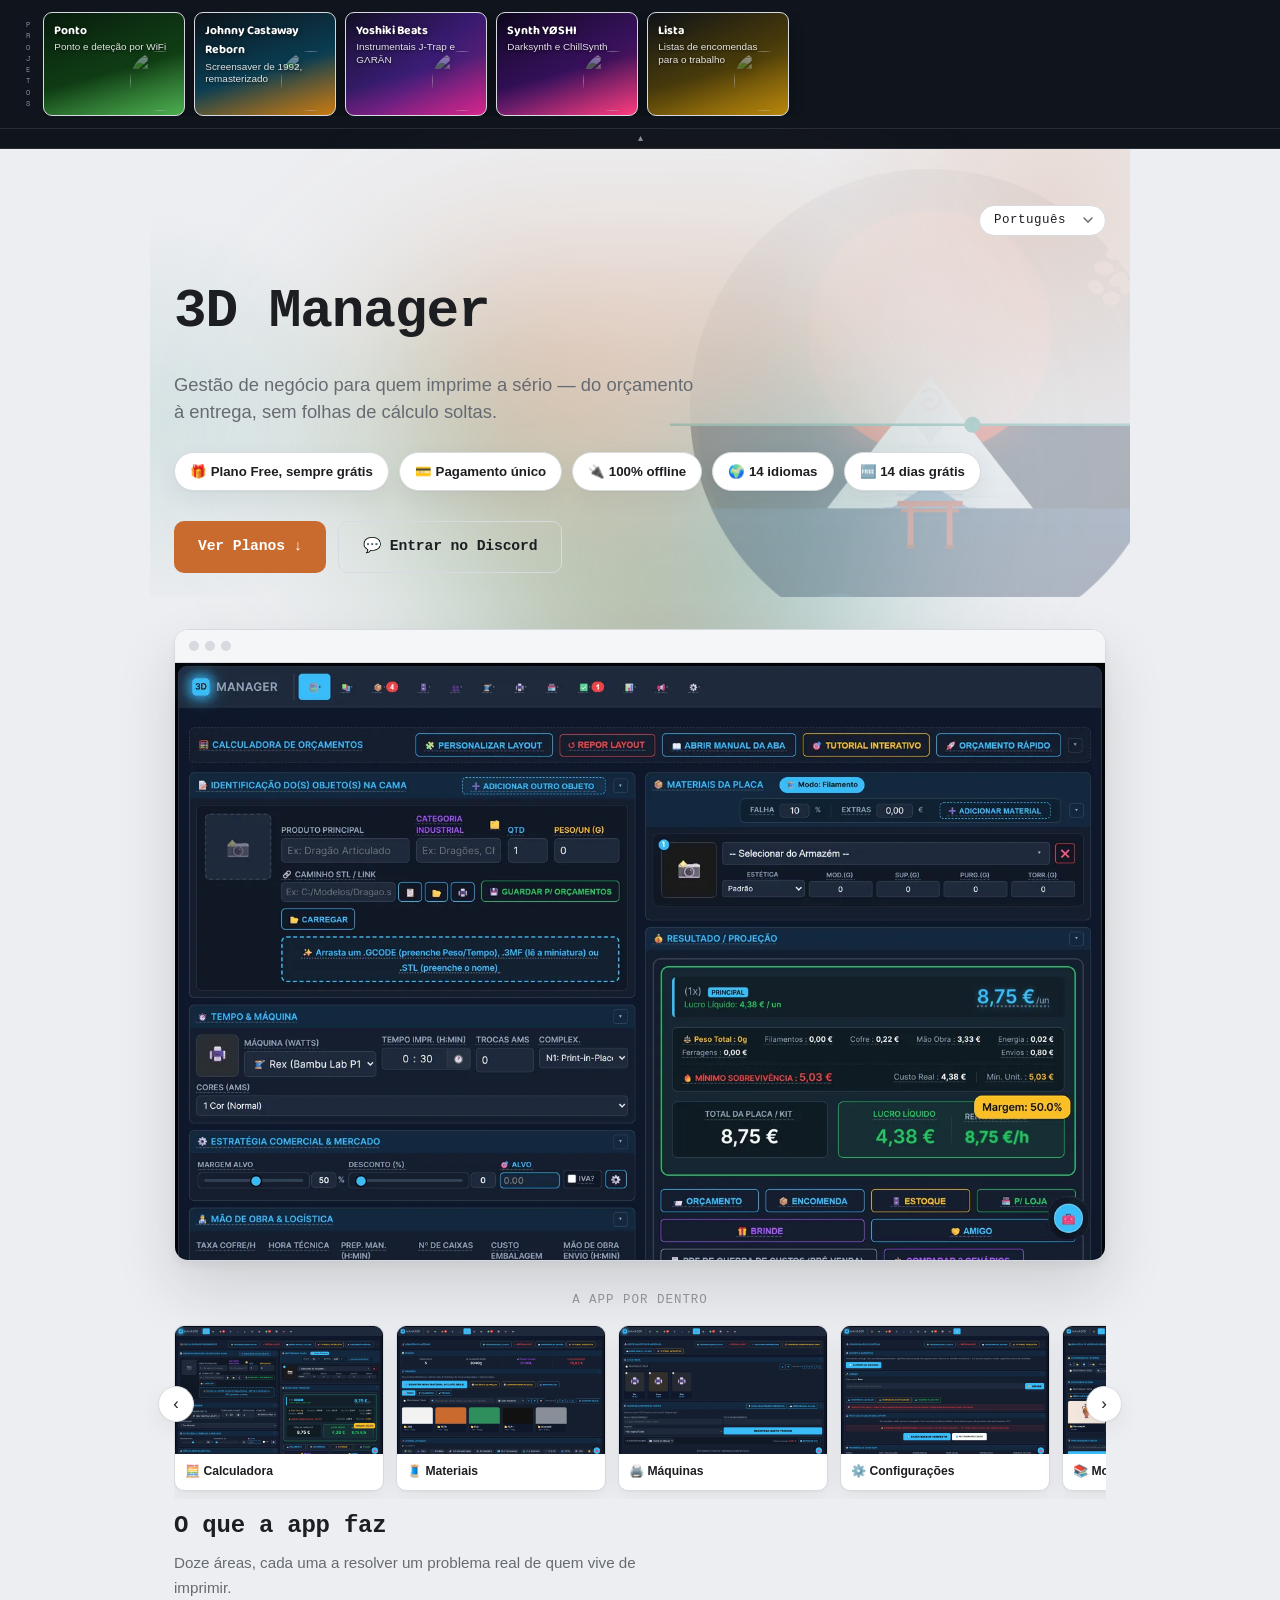
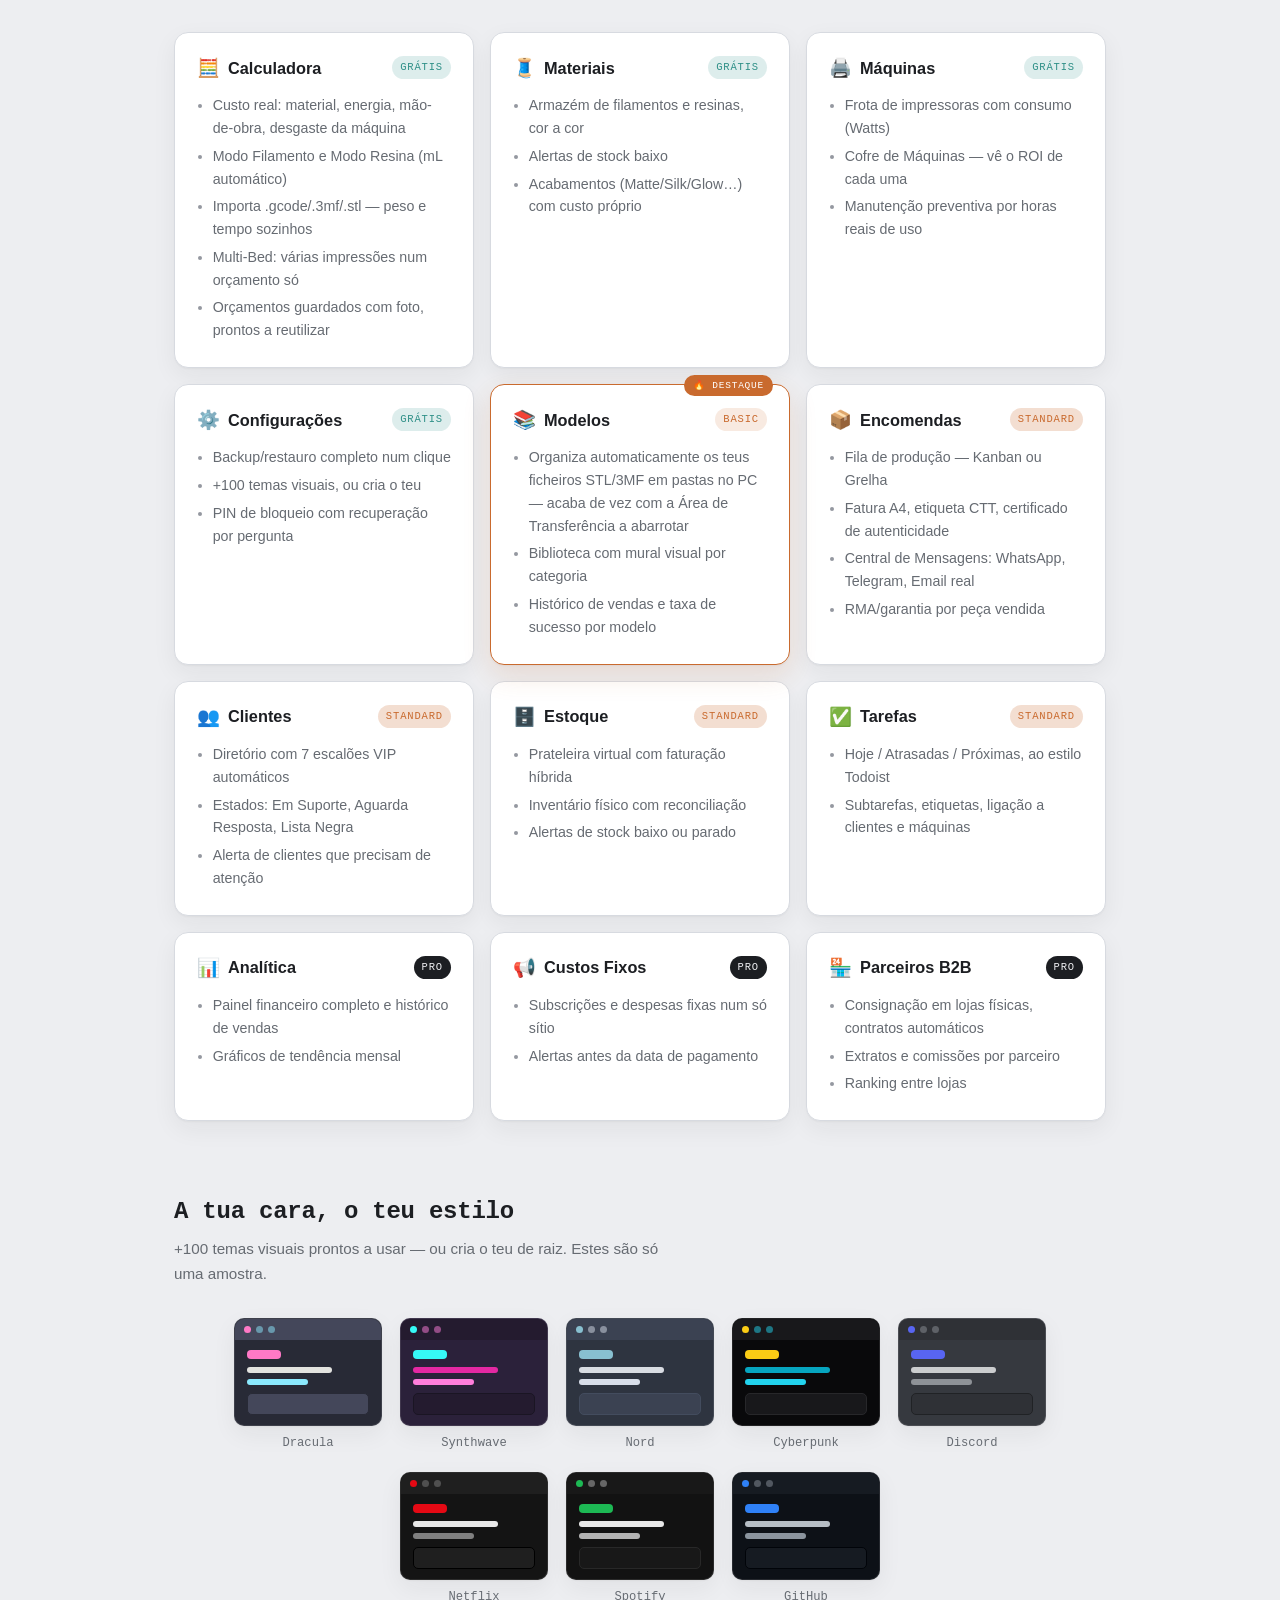
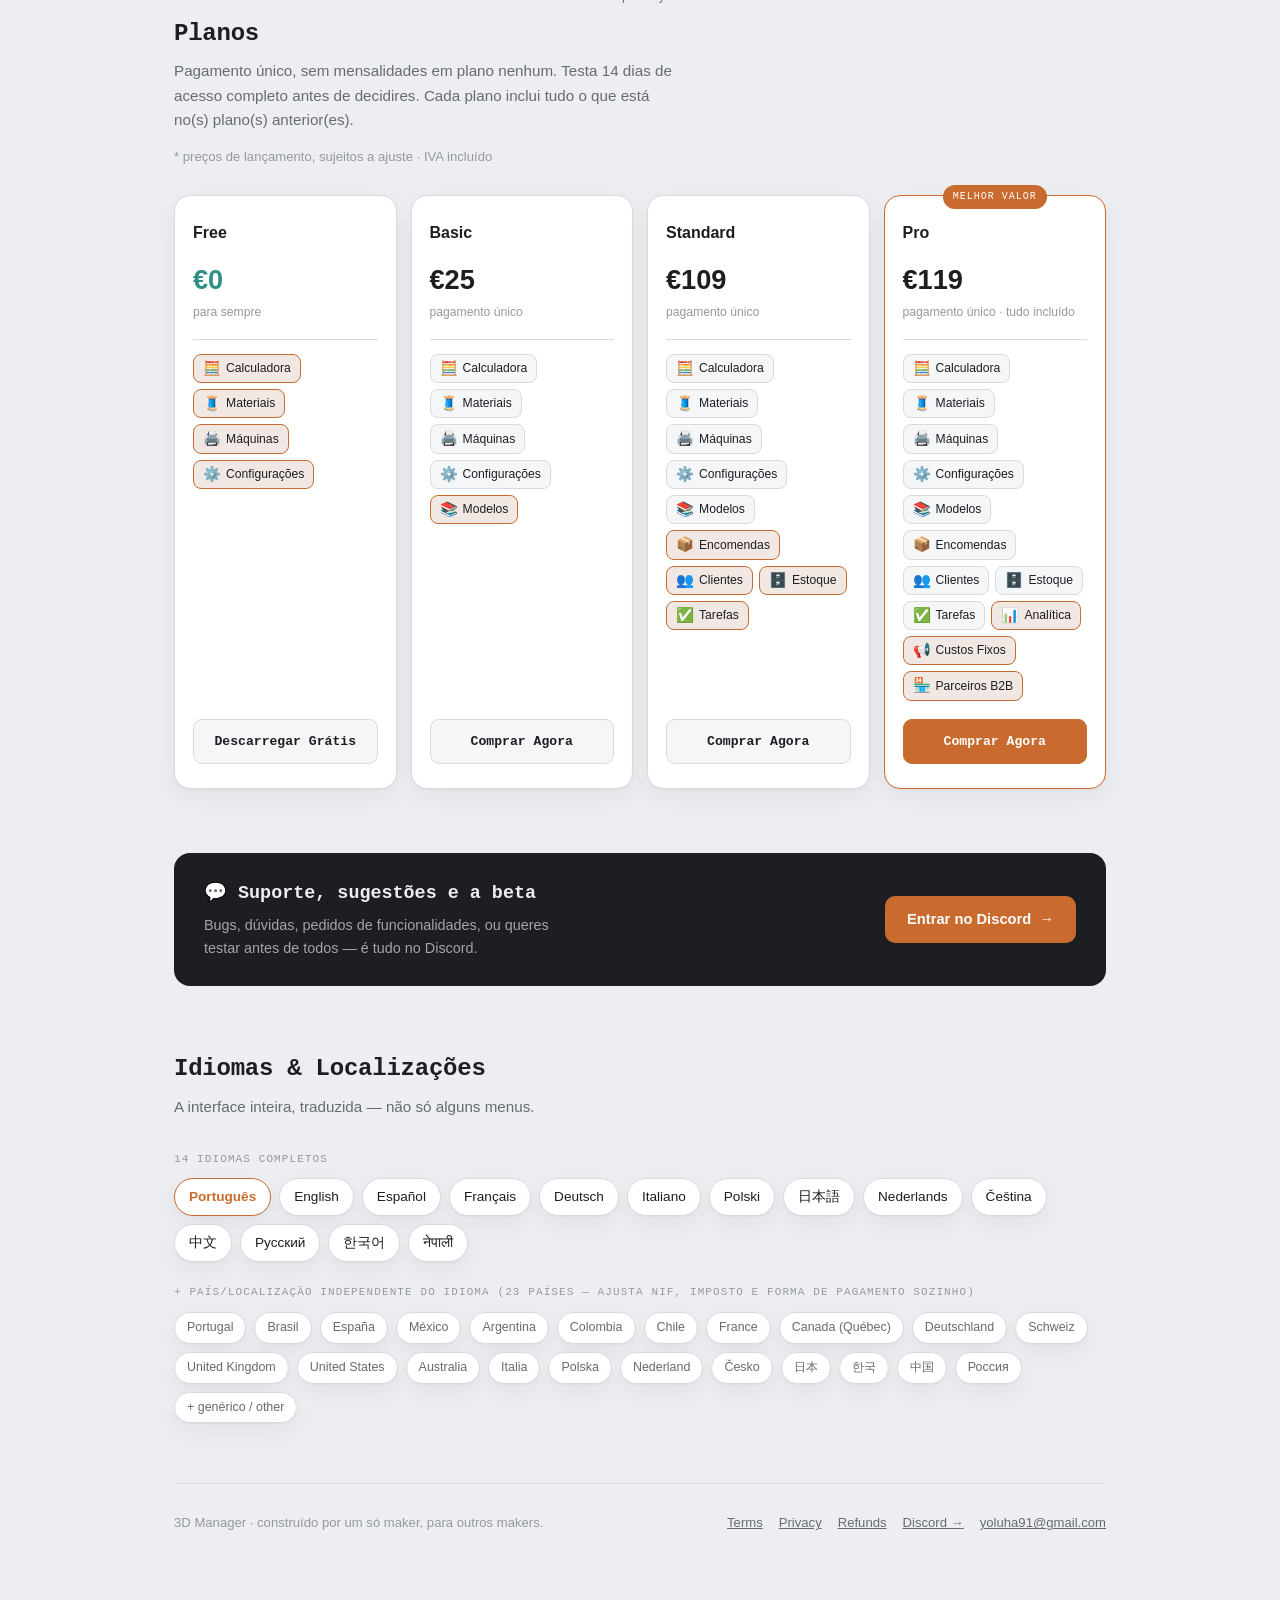
==== commit e9ac5bb6: "Add shine sweep + color glow to the project strip cards on hover Same treatment just applied to the " ====
--- a/index.html
+++ b/index.html
@@ -435,7 +435,8 @@
     flex: 0 0 auto; width: 142px; border: 1px solid var(--border); border-radius: 9px;
     padding: 8px 10px; text-decoration: none; display: flex; flex-direction: column; gap: 2px;
     background-size: cover; background-position: center; position: relative; overflow: hidden;
-    transition: transform 0.15s ease, border-color 0.15s ease, box-shadow 0.15s ease;
+    box-shadow: 0 6px 14px rgba(0,0,0,0.4);
+    transition: transform 0.2s ease, border-color 0.2s ease, box-shadow 0.2s ease;
     opacity: 0; transform: translateY(14px); animation: projCardIn 0.5s ease forwards;
 }
 .proj-strip .proj-card-sm:nth-child(1) { animation-delay: 0.05s; }
@@ -444,12 +445,22 @@
 .proj-strip .proj-card-sm:nth-child(4) { animation-delay: 0.26s; }
 .proj-strip .proj-card-sm:nth-child(5) { animation-delay: 0.33s; }
 @keyframes projCardIn { to { opacity: 1; transform: translateY(0); } }
-.proj-card-sm:hover { transform: translateY(-3px) scale(1.02); border-color: var(--accent); box-shadow: 0 10px 24px rgba(0,0,0,0.4); }
+.proj-card-sm::before {
+    content: ''; position: absolute; inset: 0; z-index: 1; pointer-events: none;
+    background: linear-gradient(115deg, transparent 42%, rgba(255,255,255,0.22) 50%, transparent 58%);
+    transform: translateX(-130%); transition: transform 0.6s ease;
+}
+.proj-card-sm:hover::before { transform: translateX(130%); }
+.proj-card-sm:hover {
+    transform: translateY(-4px) scale(1.03); border-color: rgba(255,255,255,0.6);
+    box-shadow: 0 14px 28px rgba(0,0,0,0.55), 0 0 22px var(--glow, transparent);
+}
 @media (prefers-reduced-motion: reduce) { .proj-card-sm { opacity: 1; transform: none; animation: none; } }
-.proj-card-sm .proj-icon-sm { position: absolute; right: -6px; bottom: 4px; width: 60px; height: 60px; margin: 0; opacity: 0.45; filter: drop-shadow(0 2px 6px rgba(0,0,0,0.5)); border-radius: 50%; object-fit: cover; animation: projIconFloat 5s ease-in-out infinite; }
+.proj-card-sm .proj-icon-sm { position: absolute; right: -6px; bottom: 4px; width: 60px; height: 60px; margin: 0; opacity: 0.45; filter: drop-shadow(0 2px 6px rgba(0,0,0,0.5)); border-radius: 50%; object-fit: cover; animation: projIconFloat 5s ease-in-out infinite; transition: transform 0.25s ease, opacity 0.25s ease; }
+.proj-card-sm:hover .proj-icon-sm { opacity: 0.75; transform: scale(1.12) rotate(-4deg); }
 @keyframes projIconFloat { 0%, 100% { transform: translateY(0) rotate(0deg); } 50% { transform: translateY(-6px) rotate(-3deg); } }
 @media (prefers-reduced-motion: reduce) { .proj-card-sm .proj-icon-sm { animation: none; } }
-.proj-card-sm .proj-txt { position: relative; z-index: 1; display: flex; flex-direction: column; gap: 1px; min-width: 0; }
+.proj-card-sm .proj-txt { position: relative; z-index: 2; display: flex; flex-direction: column; gap: 1px; min-width: 0; }
 .proj-card-sm .proj-txt strong { font-family: 'Baloo 2', ui-rounded, "Segoe UI", sans-serif; font-weight: 700; color: #fff; font-size: 0.76rem; text-shadow: 0 1px 4px rgba(0,0,0,0.7); text-decoration: none; }
 .proj-card-sm .proj-txt span { color: rgba(255,255,255,0.88); font-size: 0.62rem; line-height: 1.25; text-shadow: 0 1px 3px rgba(0,0,0,0.7); white-space: normal; text-decoration: none; }
 .proj-nav {
@@ -464,11 +475,11 @@
 .proj-nav-next { right: 4px; }
 .proj-nav:hover { background: var(--accent); color: #08131c; border-color: var(--accent); }
 .proj-nav[hidden] { display: none; }
-.proj-card-sm.grad-horas { background-image: linear-gradient(165deg, rgba(8,11,16,0.35), rgba(6,33,10,0.55) 55%, rgba(76,175,80,0.75) 100%), linear-gradient(160deg, #06210a, #1b5e20 55%, #4caf50); }
-.proj-card-sm.grad-jc { background-image: linear-gradient(165deg, rgba(8,11,16,0.35), rgba(10,61,82,0.55) 55%, rgba(201,122,18,0.75) 100%), linear-gradient(160deg, #10151d, #0a3d52 55%, #c97a12); }
-.proj-card-sm.grad-yb { background-image: linear-gradient(165deg, rgba(8,11,16,0.35), rgba(48,29,99,0.6) 55%, rgba(216,38,140,0.75) 100%), linear-gradient(135deg, #15102b, #4c1d95 55%, #d8268c); }
-.proj-card-sm.grad-synth { background-image: linear-gradient(165deg, rgba(8,11,16,0.4), rgba(30,10,60,0.6) 55%, rgba(255,61,127,0.7) 100%), linear-gradient(150deg, #0d0221, #5b1a8c 55%, #ff3d7f); }
-.proj-card-sm.grad-lista { background-image: linear-gradient(165deg, rgba(8,11,16,0.35), rgba(74,60,10,0.55) 55%, rgba(184,134,11,0.8) 100%), linear-gradient(150deg, #10151d, #4a3c0a 55%, #b8860b); }
+.proj-card-sm.grad-horas { --glow: rgba(76,175,80,0.55); background-image: linear-gradient(165deg, rgba(8,11,16,0.35), rgba(6,33,10,0.55) 55%, rgba(76,175,80,0.75) 100%), linear-gradient(160deg, #06210a, #1b5e20 55%, #4caf50); }
+.proj-card-sm.grad-jc { --glow: rgba(201,122,18,0.55); background-image: linear-gradient(165deg, rgba(8,11,16,0.35), rgba(10,61,82,0.55) 55%, rgba(201,122,18,0.75) 100%), linear-gradient(160deg, #10151d, #0a3d52 55%, #c97a12); }
+.proj-card-sm.grad-yb { --glow: rgba(216,38,140,0.55); background-image: linear-gradient(165deg, rgba(8,11,16,0.35), rgba(48,29,99,0.6) 55%, rgba(216,38,140,0.75) 100%), linear-gradient(135deg, #15102b, #4c1d95 55%, #d8268c); }
+.proj-card-sm.grad-synth { --glow: rgba(255,61,127,0.55); background-image: linear-gradient(165deg, rgba(8,11,16,0.4), rgba(30,10,60,0.6) 55%, rgba(255,61,127,0.7) 100%), linear-gradient(150deg, #0d0221, #5b1a8c 55%, #ff3d7f); }
+.proj-card-sm.grad-lista { --glow: rgba(184,134,11,0.55); background-image: linear-gradient(165deg, rgba(8,11,16,0.35), rgba(74,60,10,0.55) 55%, rgba(184,134,11,0.8) 100%), linear-gradient(150deg, #10151d, #4a3c0a 55%, #b8860b); }
 </style>
 </head>
 <body>
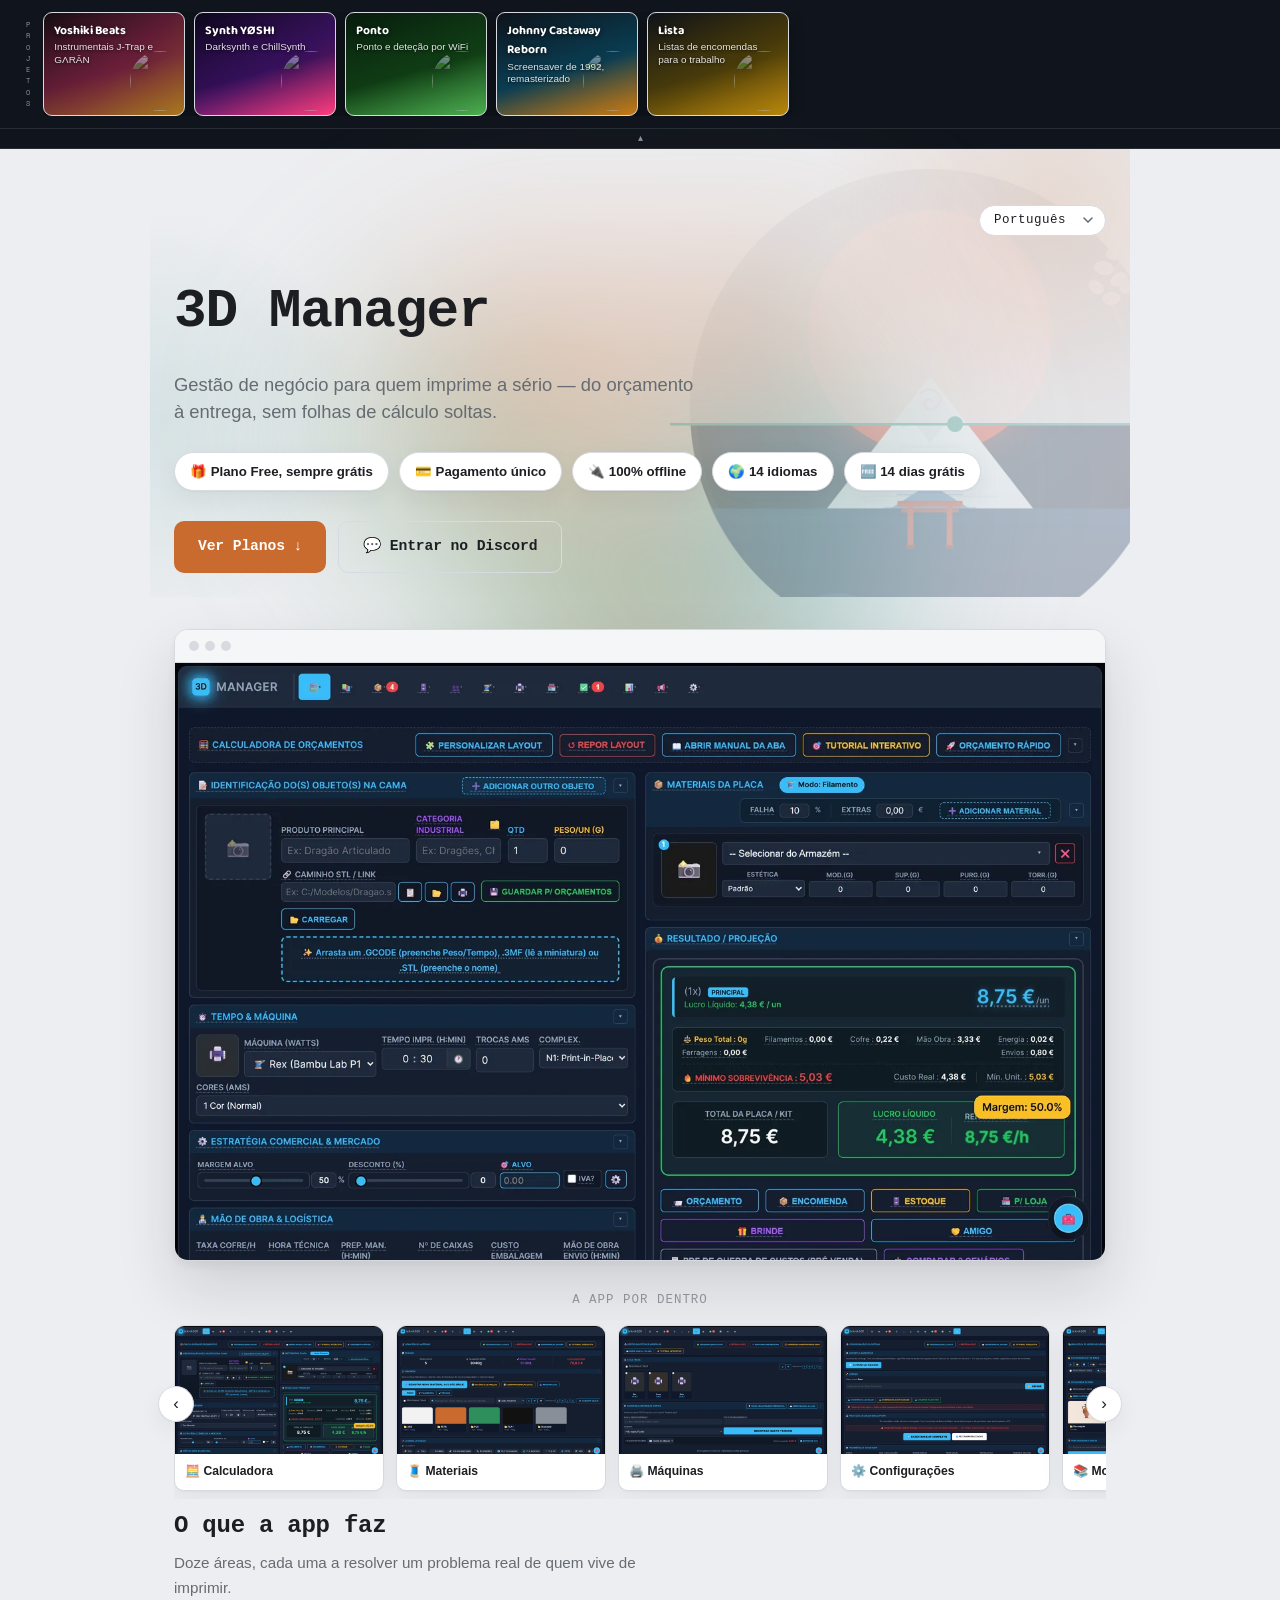
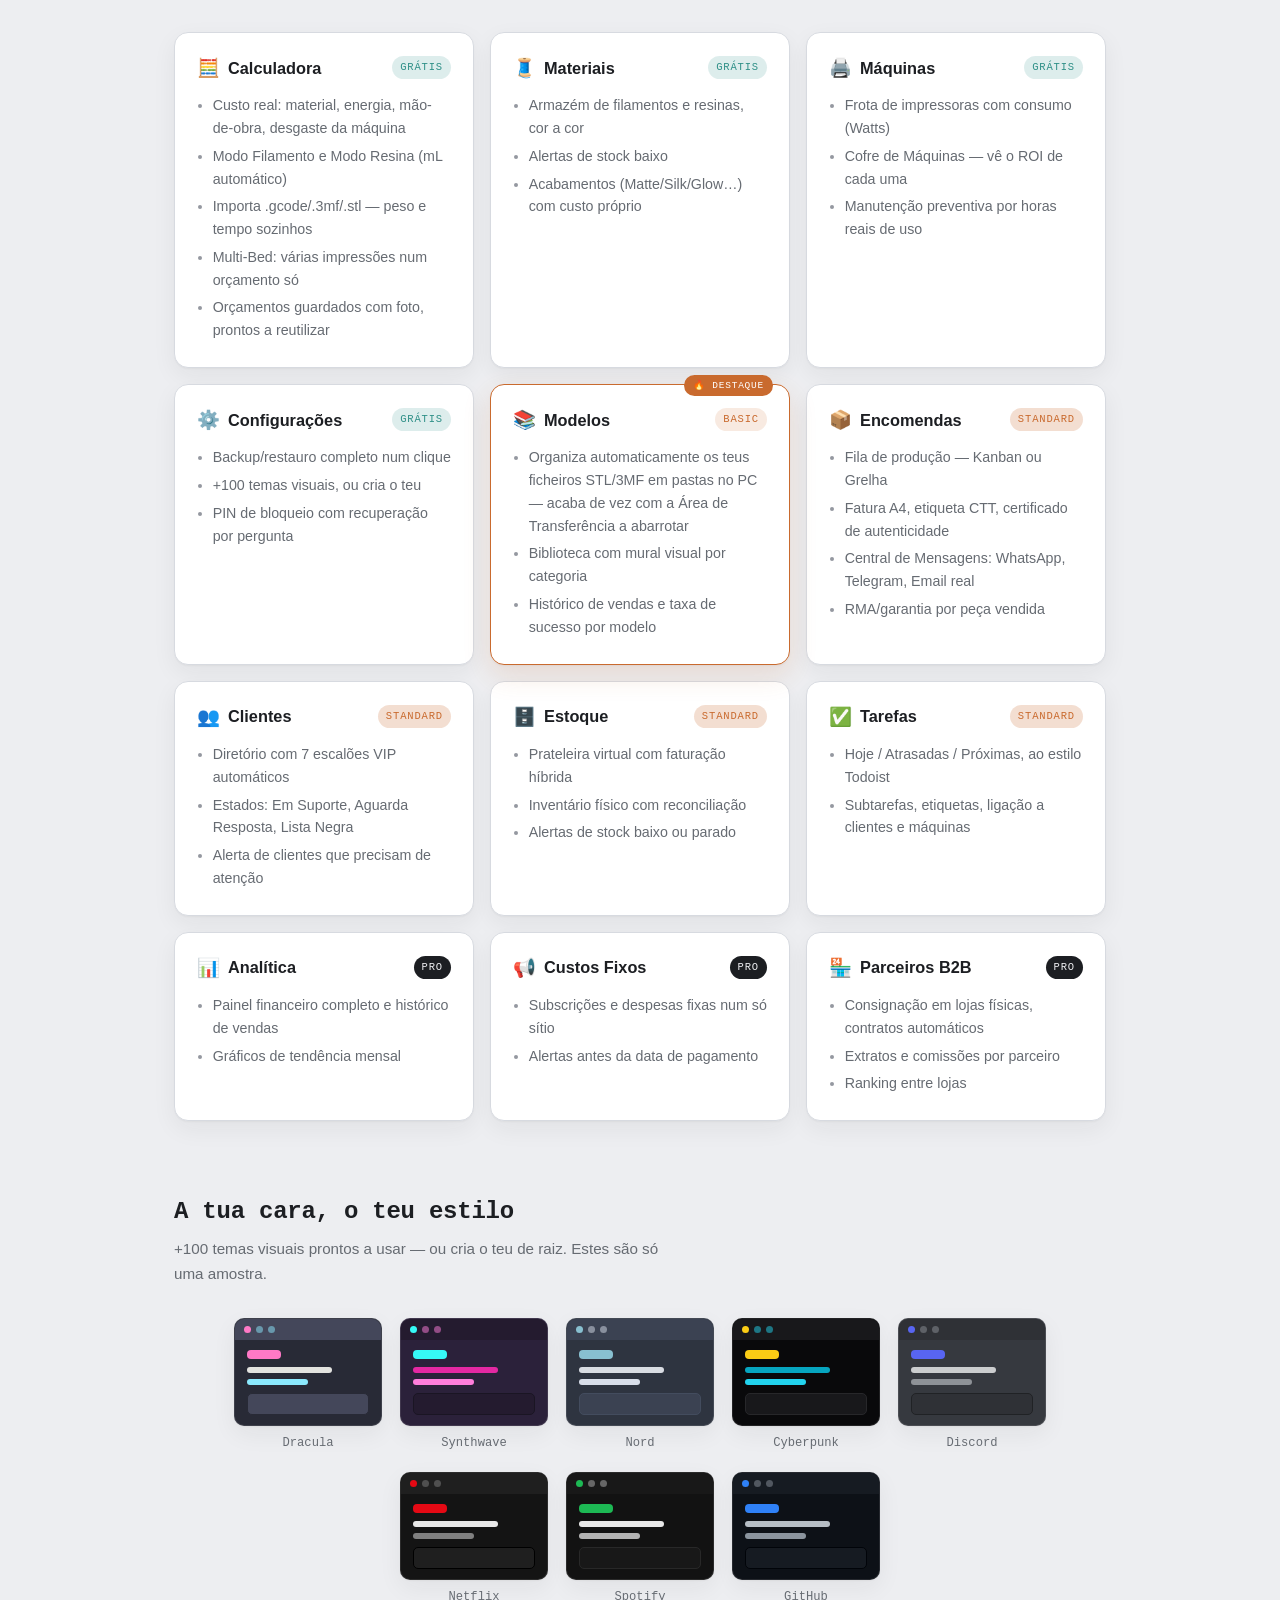
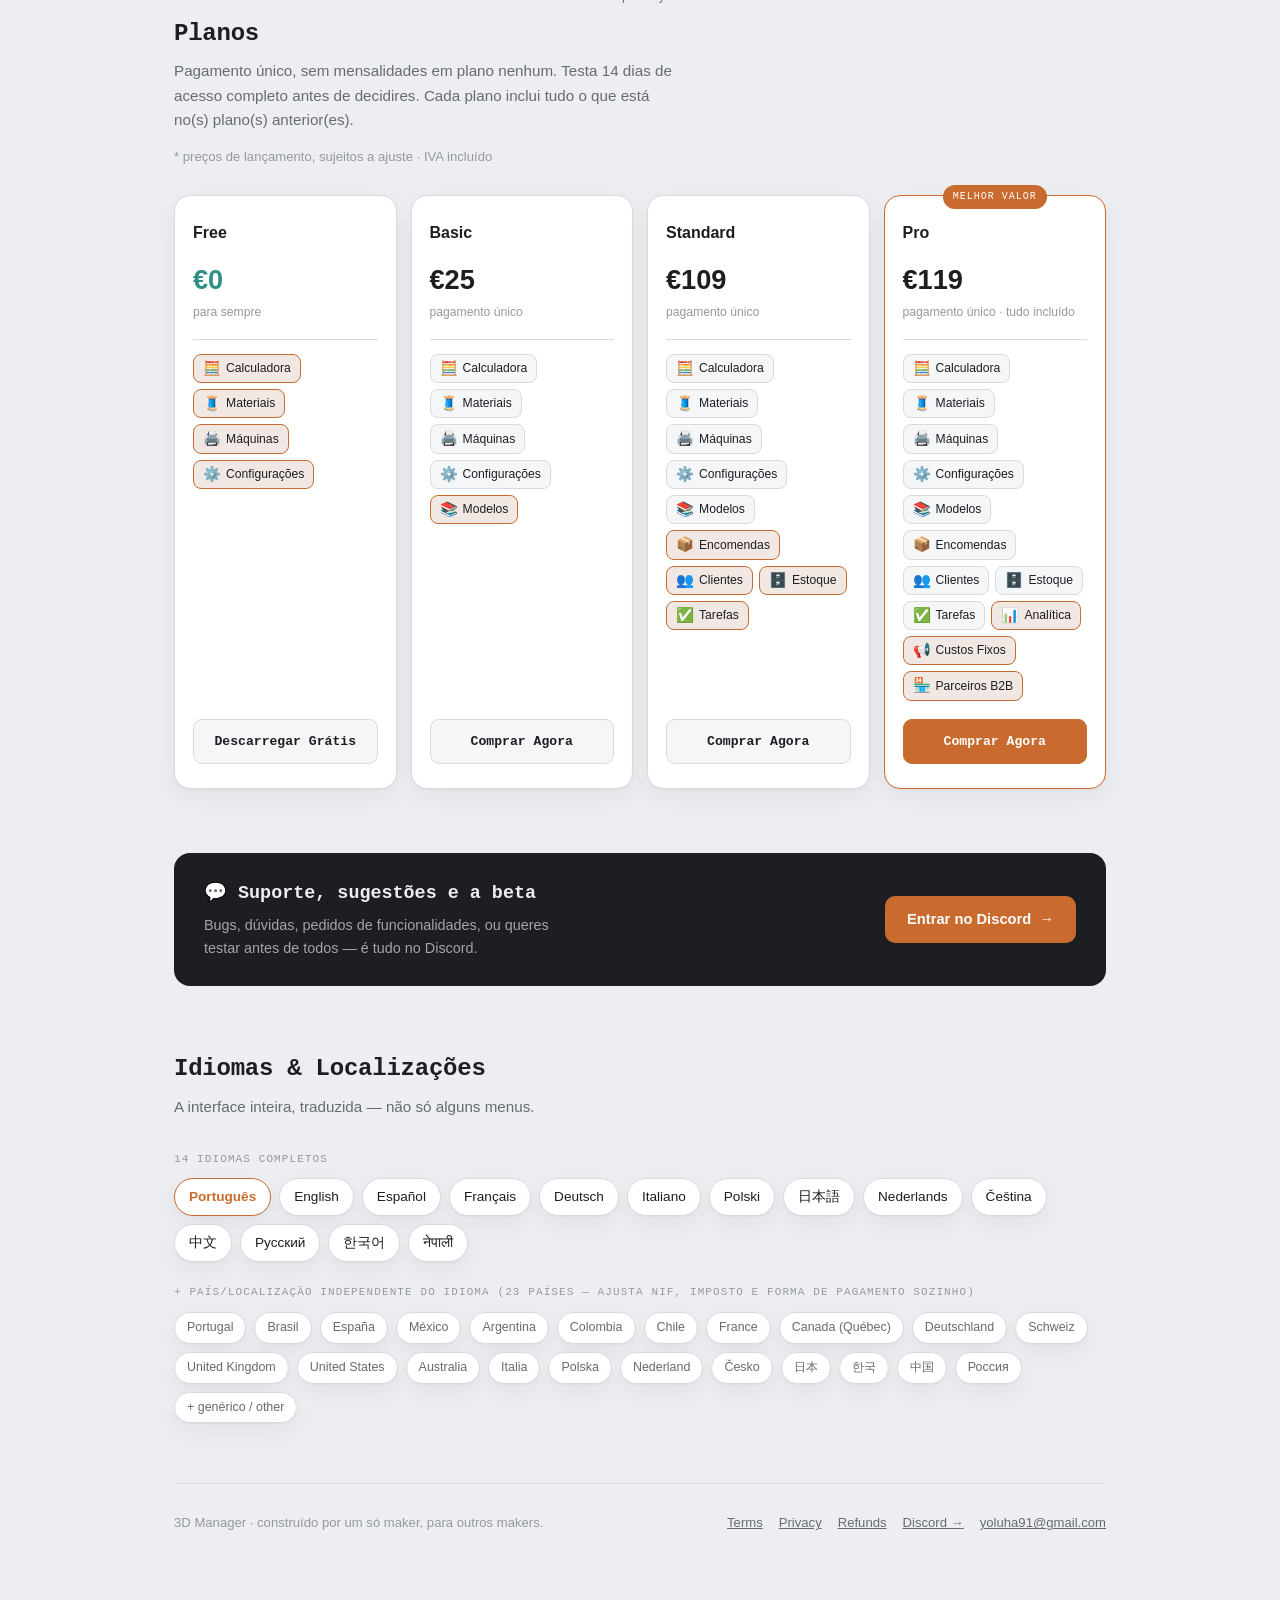
==== commit 7f69318d: "Reorder project strip, fix Yoshiki Beats color Reorder: Yoshiki Beats, Synth YOSHI, Ponto, Johnny Ca" ====
--- a/index.html
+++ b/index.html
@@ -477,7 +477,7 @@
 .proj-nav[hidden] { display: none; }
 .proj-card-sm.grad-horas { --glow: rgba(76,175,80,0.55); background-image: linear-gradient(165deg, rgba(8,11,16,0.35), rgba(6,33,10,0.55) 55%, rgba(76,175,80,0.75) 100%), linear-gradient(160deg, #06210a, #1b5e20 55%, #4caf50); }
 .proj-card-sm.grad-jc { --glow: rgba(201,122,18,0.55); background-image: linear-gradient(165deg, rgba(8,11,16,0.35), rgba(10,61,82,0.55) 55%, rgba(201,122,18,0.75) 100%), linear-gradient(160deg, #10151d, #0a3d52 55%, #c97a12); }
-.proj-card-sm.grad-yb { --glow: rgba(216,38,140,0.55); background-image: linear-gradient(165deg, rgba(8,11,16,0.35), rgba(48,29,99,0.6) 55%, rgba(216,38,140,0.75) 100%), linear-gradient(135deg, #15102b, #4c1d95 55%, #d8268c); }
+.proj-card-sm.grad-yb { --glow: rgba(168,120,30,0.55); background-image: linear-gradient(165deg, rgba(8,11,16,0.35), rgba(109,31,58,0.6) 55%, rgba(168,120,30,0.75) 100%), linear-gradient(135deg, #1a0d12, #6d1f3a 55%, #a8781e); }
 .proj-card-sm.grad-synth { --glow: rgba(255,61,127,0.55); background-image: linear-gradient(165deg, rgba(8,11,16,0.4), rgba(30,10,60,0.6) 55%, rgba(255,61,127,0.7) 100%), linear-gradient(150deg, #0d0221, #5b1a8c 55%, #ff3d7f); }
 .proj-card-sm.grad-lista { --glow: rgba(184,134,11,0.55); background-image: linear-gradient(165deg, rgba(8,11,16,0.35), rgba(74,60,10,0.55) 55%, rgba(184,134,11,0.8) 100%), linear-gradient(150deg, #10151d, #4a3c0a 55%, #b8860b); }
 </style>
@@ -501,6 +501,14 @@
     <div class="proj-strip-viewport">
     <button type="button" class="proj-nav proj-nav-prev" onclick="scrollProjStrip(this,-1)" aria-label="Anterior" hidden>&#8249;</button>
     <div class="proj-strip" onscroll="updateProjNav(this)">
+      <a class="proj-card-sm grad-yb" href="https://yoluha.github.io/yoshiki-beats/">
+        <img class="proj-icon-sm" src="https://yt3.googleusercontent.com/tpUlhZiiNIF3l3ra8Z1UaBh7L6loJHgPF5dPxvTydivbBtKiGmhExnepSj1JyeLSesDUs72N0Q=s128-c-k-c0x00ffffff-no-rj" alt="">
+        <span class="proj-txt"><strong>Yoshiki Beats</strong><span id="stripYoshikiDesc"></span></span>
+      </a>
+      <a class="proj-card-sm grad-synth" href="https://yoluha.github.io/synth-yoshi/">
+        <img class="proj-icon-sm" src="https://yt3.googleusercontent.com/TCVsD3rSXkZfDr1gTAmV2N9bYnNes7RLfSkMidbMr_e8YcuuD2ZL0mMY_827FGOVdIio_PeKEA=s128-c-k-c0x00ffffff-no-rj" alt="">
+        <span class="proj-txt"><strong>Synth YØSHI</strong><span id="stripSynthDesc"></span></span>
+      </a>
       <a class="proj-card-sm grad-horas" href="https://yoluha.github.io/horas/">
         <img class="proj-icon-sm" src="https://yoluha.github.io/horas/icon.svg" alt="">
         <span class="proj-txt"><strong>Ponto</strong><span id="stripHorasDesc"></span></span>
@@ -508,14 +516,6 @@
       <a class="proj-card-sm grad-jc" href="https://yoluha.github.io/johnny-castaway-reborn/">
         <img class="proj-icon-sm" src="https://yoluha.github.io/johnny-castaway-reborn/icon.svg" alt="">
         <span class="proj-txt"><strong>Johnny Castaway Reborn</strong><span id="stripJcDesc"></span></span>
-      </a>
-      <a class="proj-card-sm grad-yb" href="https://yoluha.github.io/yoshiki-beats/">
-        <img class="proj-icon-sm" src="https://yt3.googleusercontent.com/tpUlhZiiNIF3l3ra8Z1UaBh7L6loJHgPF5dPxvTydivbBtKiGmhExnepSj1JyeLSesDUs72N0Q=s128-c-k-c0x00ffffff-no-rj" alt="">
-        <span class="proj-txt"><strong>Yoshiki Beats</strong><span id="stripYoshikiDesc"></span></span>
-      </a>
-      <a class="proj-card-sm grad-synth" href="https://yoluha.github.io/synth-yoshi/">
-        <img class="proj-icon-sm" src="https://yt3.googleusercontent.com/TCVsD3rSXkZfDr1gTAmV2N9bYnNes7RLfSkMidbMr_e8YcuuD2ZL0mMY_827FGOVdIio_PeKEA=s128-c-k-c0x00ffffff-no-rj" alt="">
-        <span class="proj-txt"><strong>Synth YØSHI</strong><span id="stripSynthDesc"></span></span>
       </a>
       <a class="proj-card-sm grad-lista" href="https://yoluha.github.io/lista-pedidos/">
         <img class="proj-icon-sm" src="https://yoluha.github.io/lista-pedidos/icon-192.png" alt="">
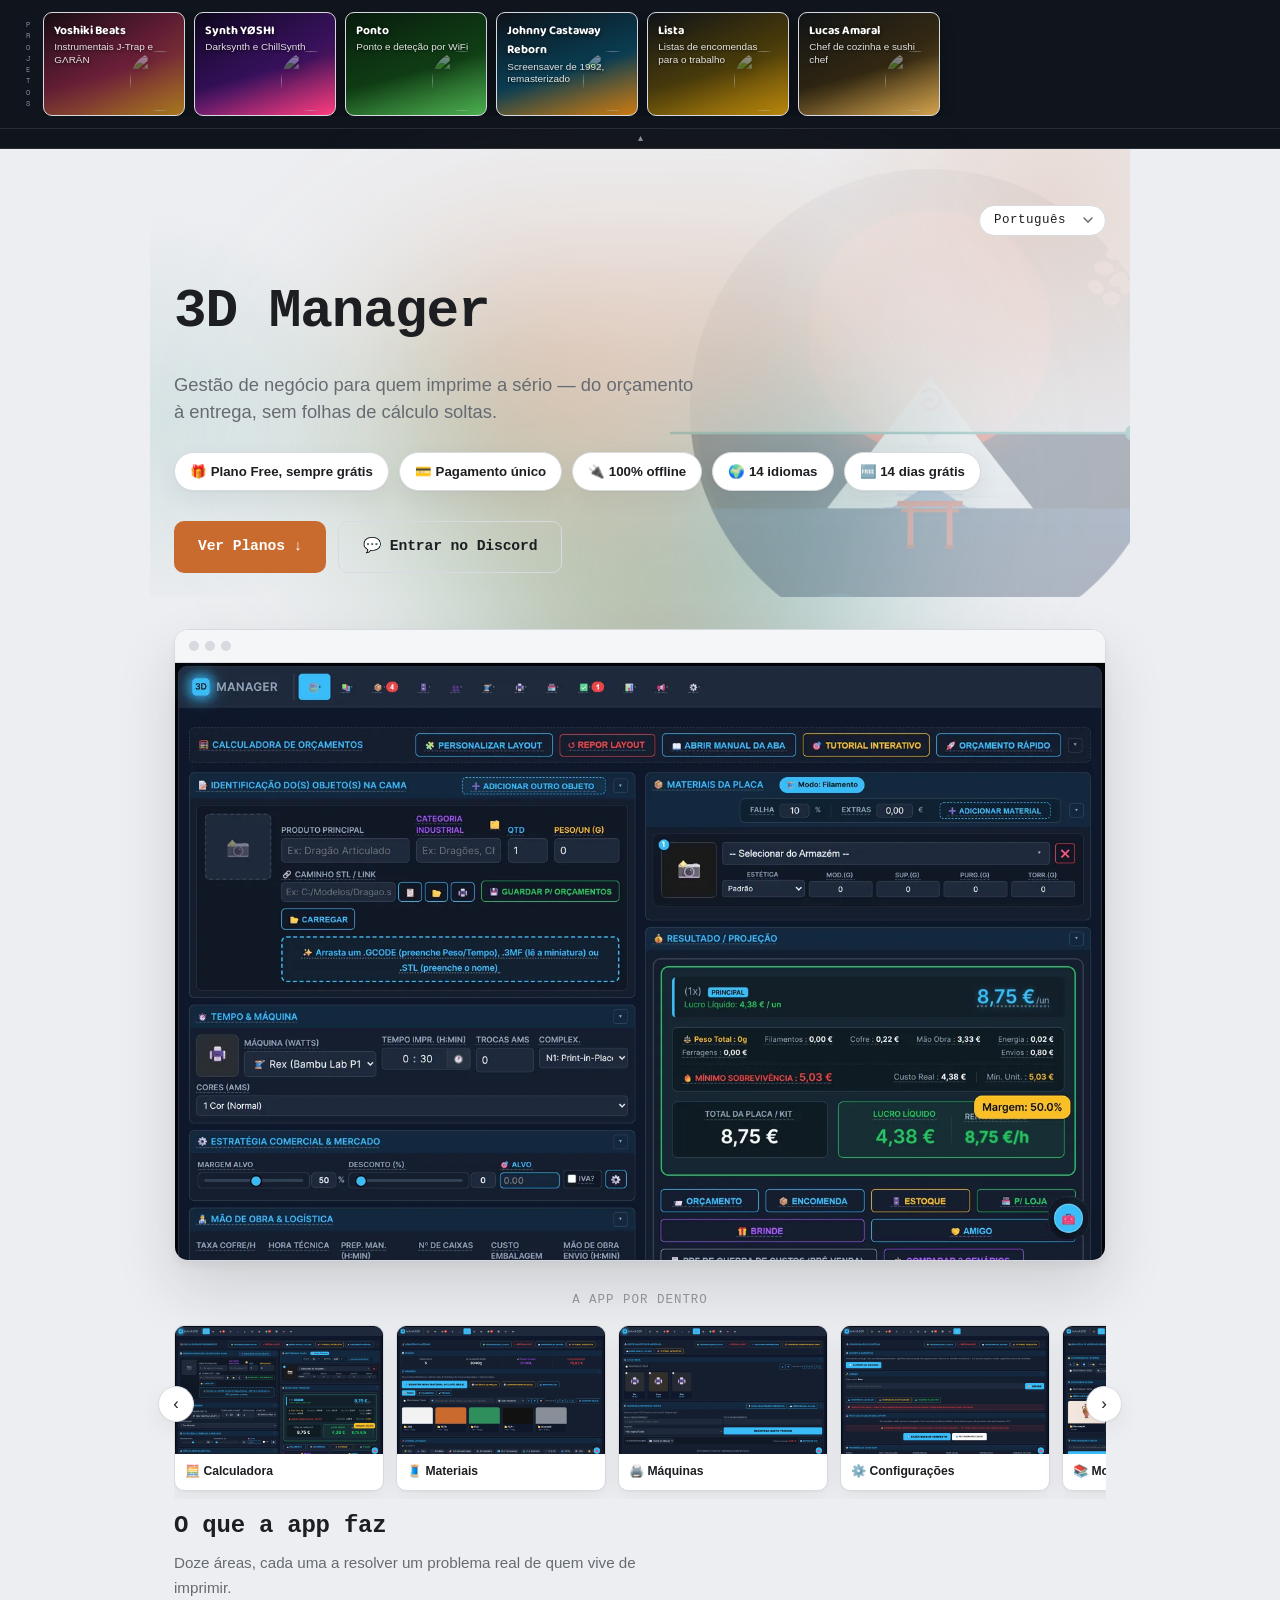
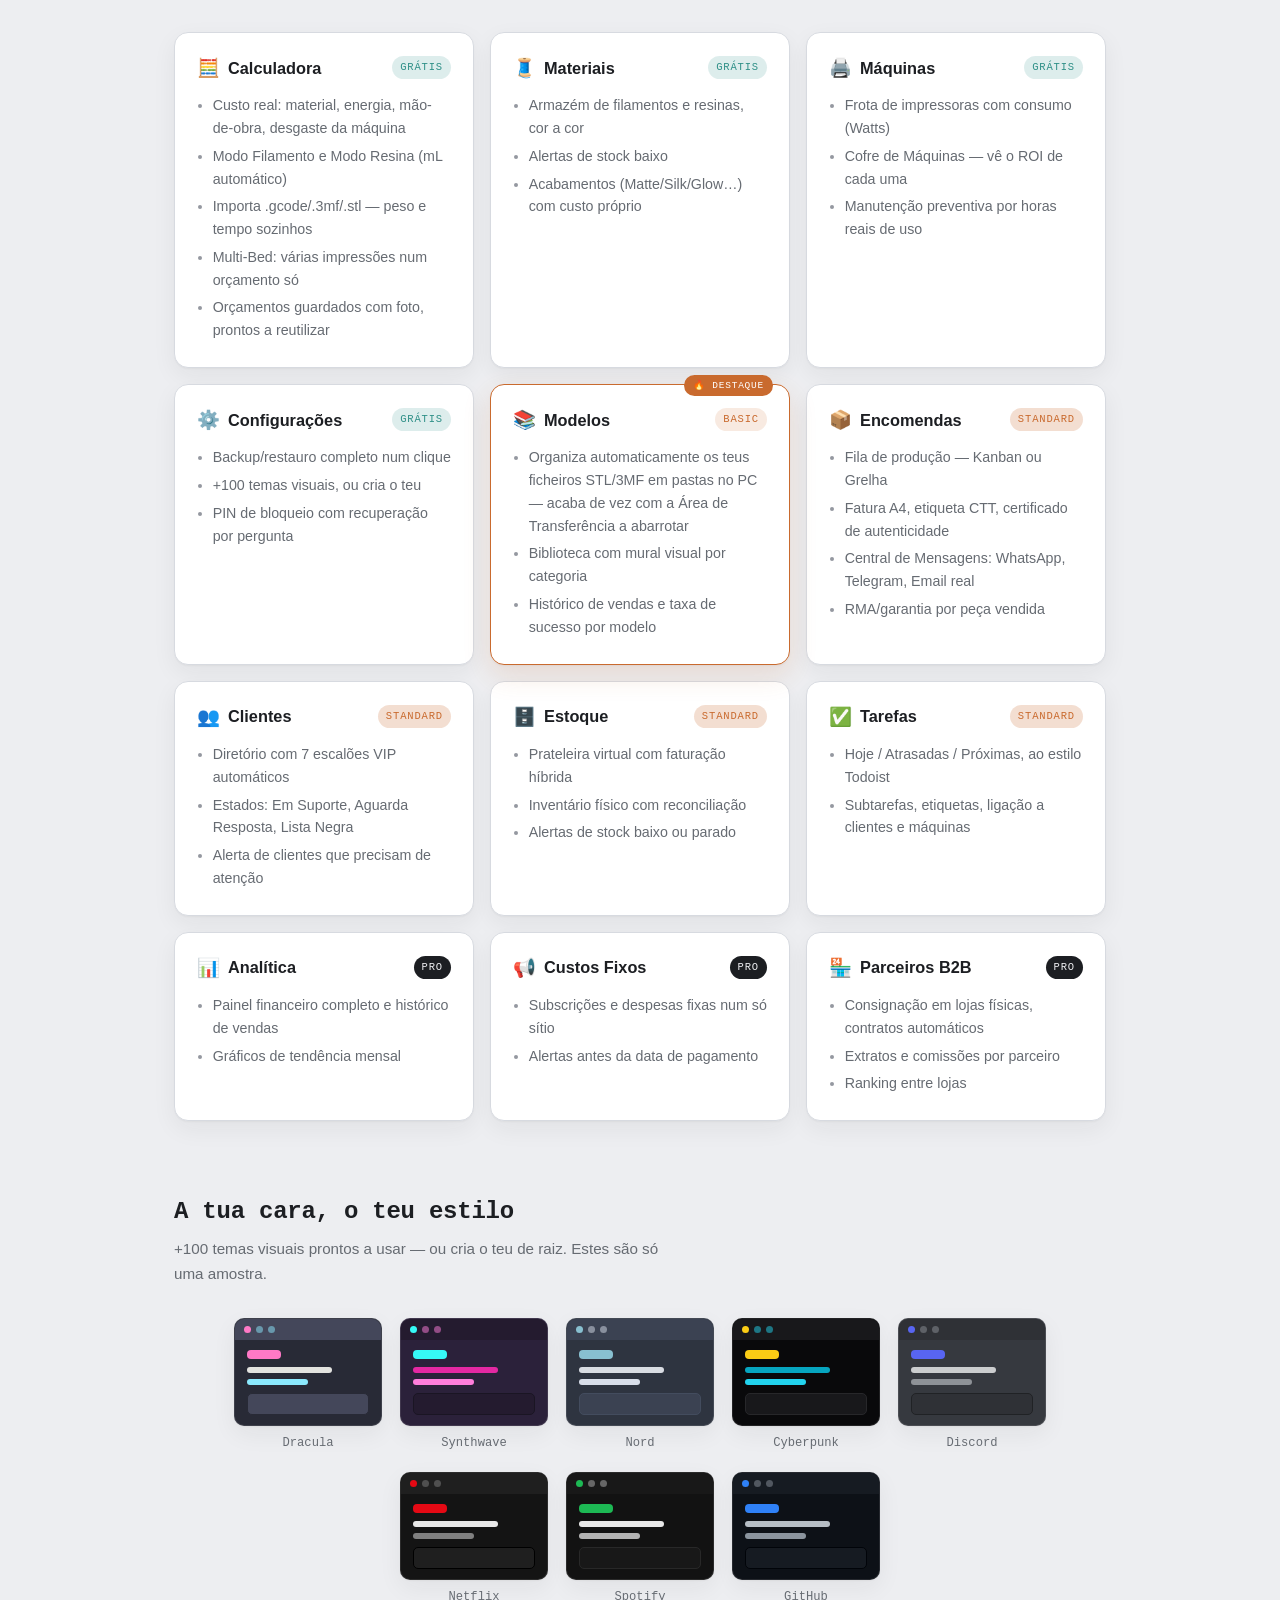
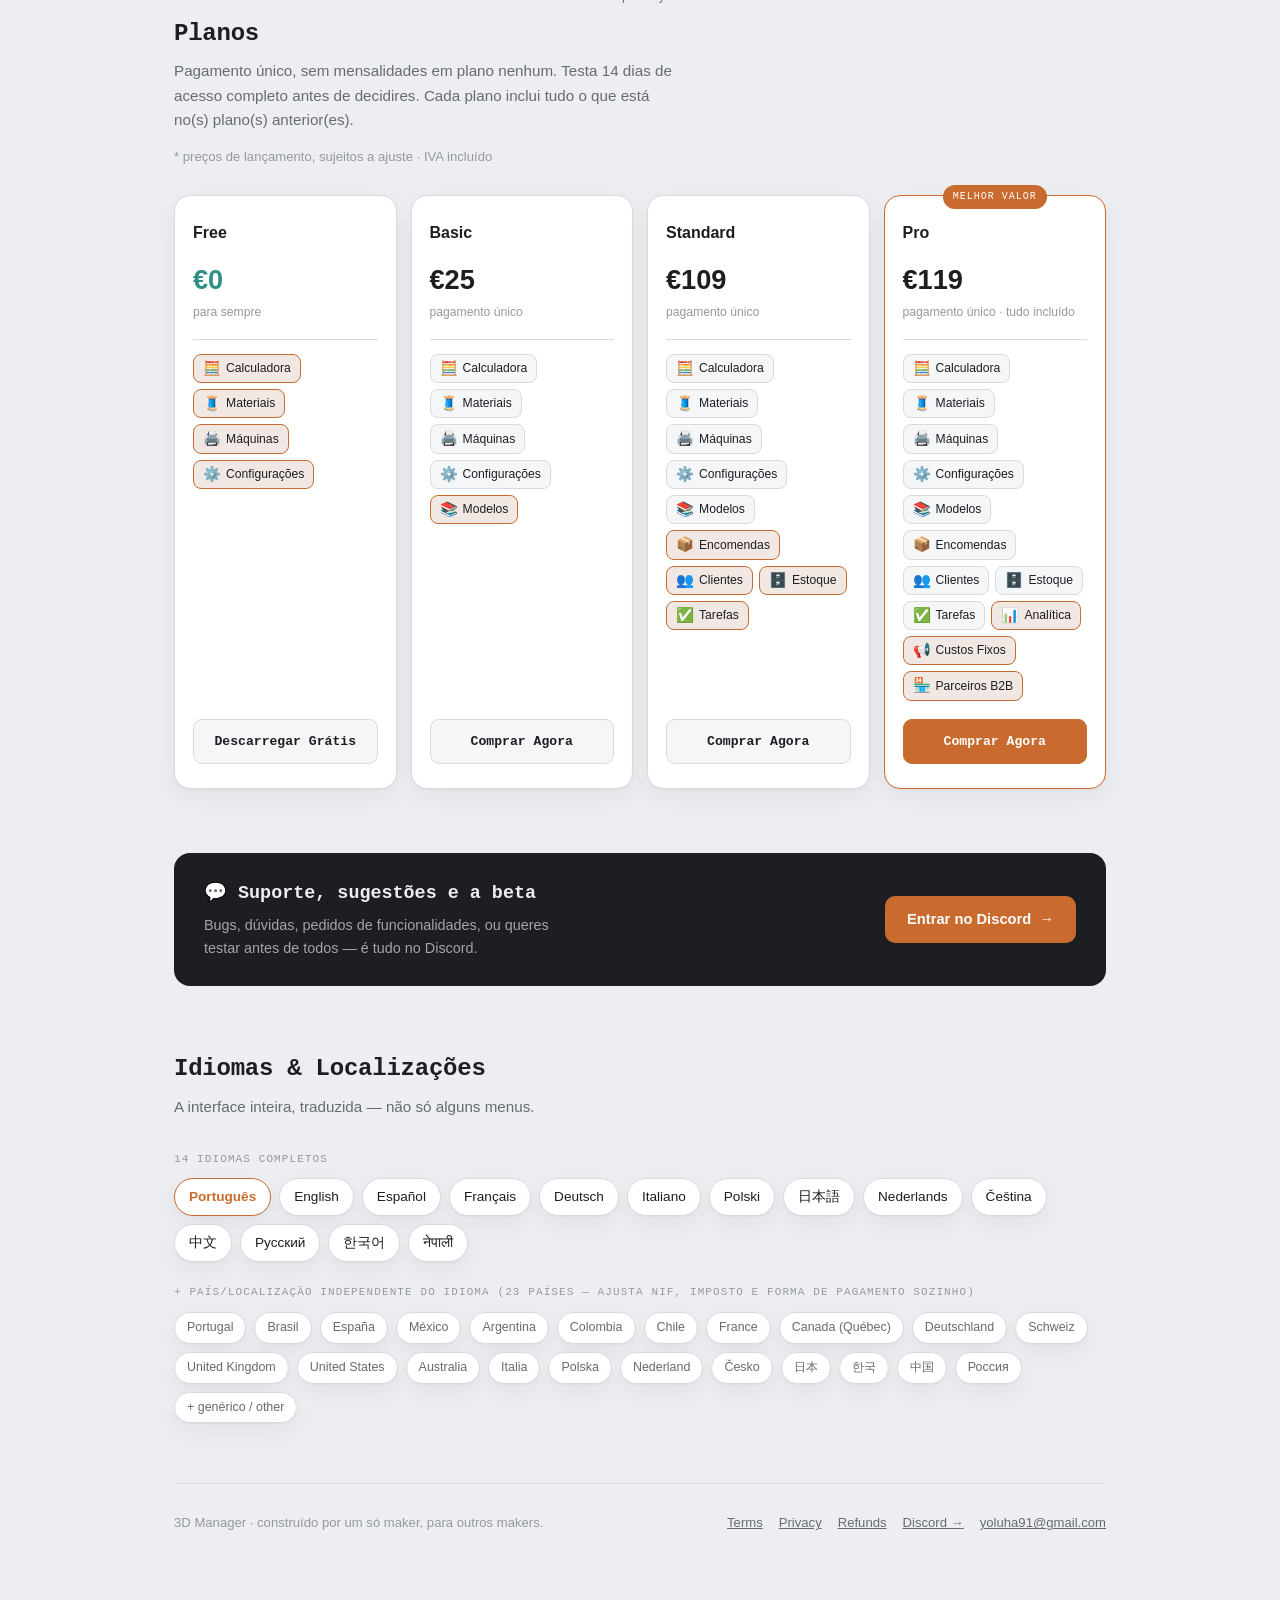
==== commit 08653cb1: "Add Lucas Amaral (sushi chef portfolio) to the cross-site project strip The chef portfolio at portfo" ====
--- a/index.html
+++ b/index.html
@@ -444,6 +444,7 @@
 .proj-strip .proj-card-sm:nth-child(3) { animation-delay: 0.19s; }
 .proj-strip .proj-card-sm:nth-child(4) { animation-delay: 0.26s; }
 .proj-strip .proj-card-sm:nth-child(5) { animation-delay: 0.33s; }
+.proj-strip .proj-card-sm:nth-child(6) { animation-delay: 0.40s; }
 @keyframes projCardIn { to { opacity: 1; transform: translateY(0); } }
 .proj-card-sm::before {
     content: ''; position: absolute; inset: 0; z-index: 1; pointer-events: none;
@@ -480,6 +481,7 @@
 .proj-card-sm.grad-yb { --glow: rgba(168,120,30,0.55); background-image: linear-gradient(165deg, rgba(8,11,16,0.35), rgba(109,31,58,0.6) 55%, rgba(168,120,30,0.75) 100%), linear-gradient(135deg, #1a0d12, #6d1f3a 55%, #a8781e); }
 .proj-card-sm.grad-synth { --glow: rgba(255,61,127,0.55); background-image: linear-gradient(165deg, rgba(8,11,16,0.4), rgba(30,10,60,0.6) 55%, rgba(255,61,127,0.7) 100%), linear-gradient(150deg, #0d0221, #5b1a8c 55%, #ff3d7f); }
 .proj-card-sm.grad-lista { --glow: rgba(184,134,11,0.55); background-image: linear-gradient(165deg, rgba(8,11,16,0.35), rgba(74,60,10,0.55) 55%, rgba(184,134,11,0.8) 100%), linear-gradient(150deg, #10151d, #4a3c0a 55%, #b8860b); }
+.proj-card-sm.grad-sushi { --glow: rgba(210,162,76,0.55); background-image: linear-gradient(165deg, rgba(8,11,16,0.35), rgba(30,24,10,0.55) 55%, rgba(210,162,76,0.75) 100%), linear-gradient(150deg, #12171a, #4a3a1a 55%, #d2a24c); }
 </style>
 </head>
 <body>
@@ -521,6 +523,10 @@
         <img class="proj-icon-sm" src="https://yoluha.github.io/lista-pedidos/icon-192.png" alt="">
         <span class="proj-txt"><strong>Lista</strong><span id="stripListaDesc"></span></span>
       </a>
+      <a class="proj-card-sm grad-sushi" href="https://yoluha.github.io/portfolio-sushi/">
+        <img class="proj-icon-sm" src="https://yoluha.github.io/portfolio-sushi/icon.svg" alt="">
+        <span class="proj-txt"><strong>Lucas Amaral</strong><span id="stripSushiDesc"></span></span>
+      </a>
     </div>
     <button type="button" class="proj-nav proj-nav-next" onclick="scrollProjStrip(this,1)" aria-label="Seguinte" hidden>&#8250;</button>
     </div>
@@ -656,6 +662,7 @@
   stripYoshikiDesc: { pt:'Instrumentais J-Trap e GΛRĀN', en:'Instrumental J-Trap and GΛRĀN', es:'Instrumental J-Trap y GΛRĀN', fr:'Instrumentaux J-Trap et GΛRĀN', de:'Instrumental J-Trap und GΛRĀN', it:'Strumentali J-Trap e GΛRĀN', pl:'Instrumentale J-Trap i GΛRĀN', ja:'インストゥルメンタルのJ-TrapとGΛRĀN', nl:'Instrumentale J-Trap en GΛRĀN', cs:'Instrumentální J-Trap a GΛRĀN', zh:'J-Trap 与 GΛRĀN 器乐', ru:'Инструментал J-Trap и GΛRĀN', ko:'인스트루멘탈 J-Trap과 GΛRĀN', ne:'इन्स्ट्रुमेन्टल J-Trap र GΛRĀN' },
   stripSynthDesc: { pt:'Darksynth e ChillSynth', en:'Darksynth and ChillSynth', es:'Darksynth y ChillSynth', fr:'Darksynth et ChillSynth', de:'Darksynth und ChillSynth', it:'Darksynth e ChillSynth', pl:'Darksynth i ChillSynth', ja:'Darksynth と ChillSynth', nl:'Darksynth en ChillSynth', cs:'Darksynth a ChillSynth', zh:'Darksynth 与 ChillSynth', ru:'Darksynth и ChillSynth', ko:'Darksynth와 ChillSynth', ne:'Darksynth र ChillSynth' },
   stripListaDesc: { pt:'Listas de encomendas para o trabalho', en:'Work order lists, offline', es:'Listas de pedidos para el trabajo', fr:'Listes de commandes pour le travail', de:'Bestelllisten für die Arbeit', it:'Liste ordini per il lavoro', pl:'Listy zamówień do pracy', ja:'仕事の注文リスト', nl:'Bestellijsten voor het werk', cs:'Objednávkové seznamy do práce', zh:'工作订单清单', ru:'Списки заказов для работы', ko:'업무용 주문 목록', ne:'कामको लागि अर्डर सूची' },
+  stripSushiDesc: { pt:'Chef de cozinha e sushi chef', en:'Head chef and sushi chef', es:'Chef de cocina y sushi chef', fr:'Chef cuisinier et chef sushi', de:'Küchenchef und Sushi-Meister', it:'Chef di cucina e sushi chef', pl:'Szef kuchni i mistrz sushi', ja:'料理長・寿司職人', nl:'Chef-kok en sushichef', cs:'Šéfkuchař a sushi mistr', zh:'主厨兼寿司师傅', ru:'Шеф-повар и суши-шеф', ko:'총주방장 겸 스시 셰프', ne:'प्रधान सेफ र सुशी सेफ' },
   tagline: {
     pt:'Gestão de negócio para quem imprime a sério — do orçamento à entrega, sem folhas de cálculo soltas.',
     en:'Business management for people who print seriously — from quote to delivery, no more scattered spreadsheets.',
